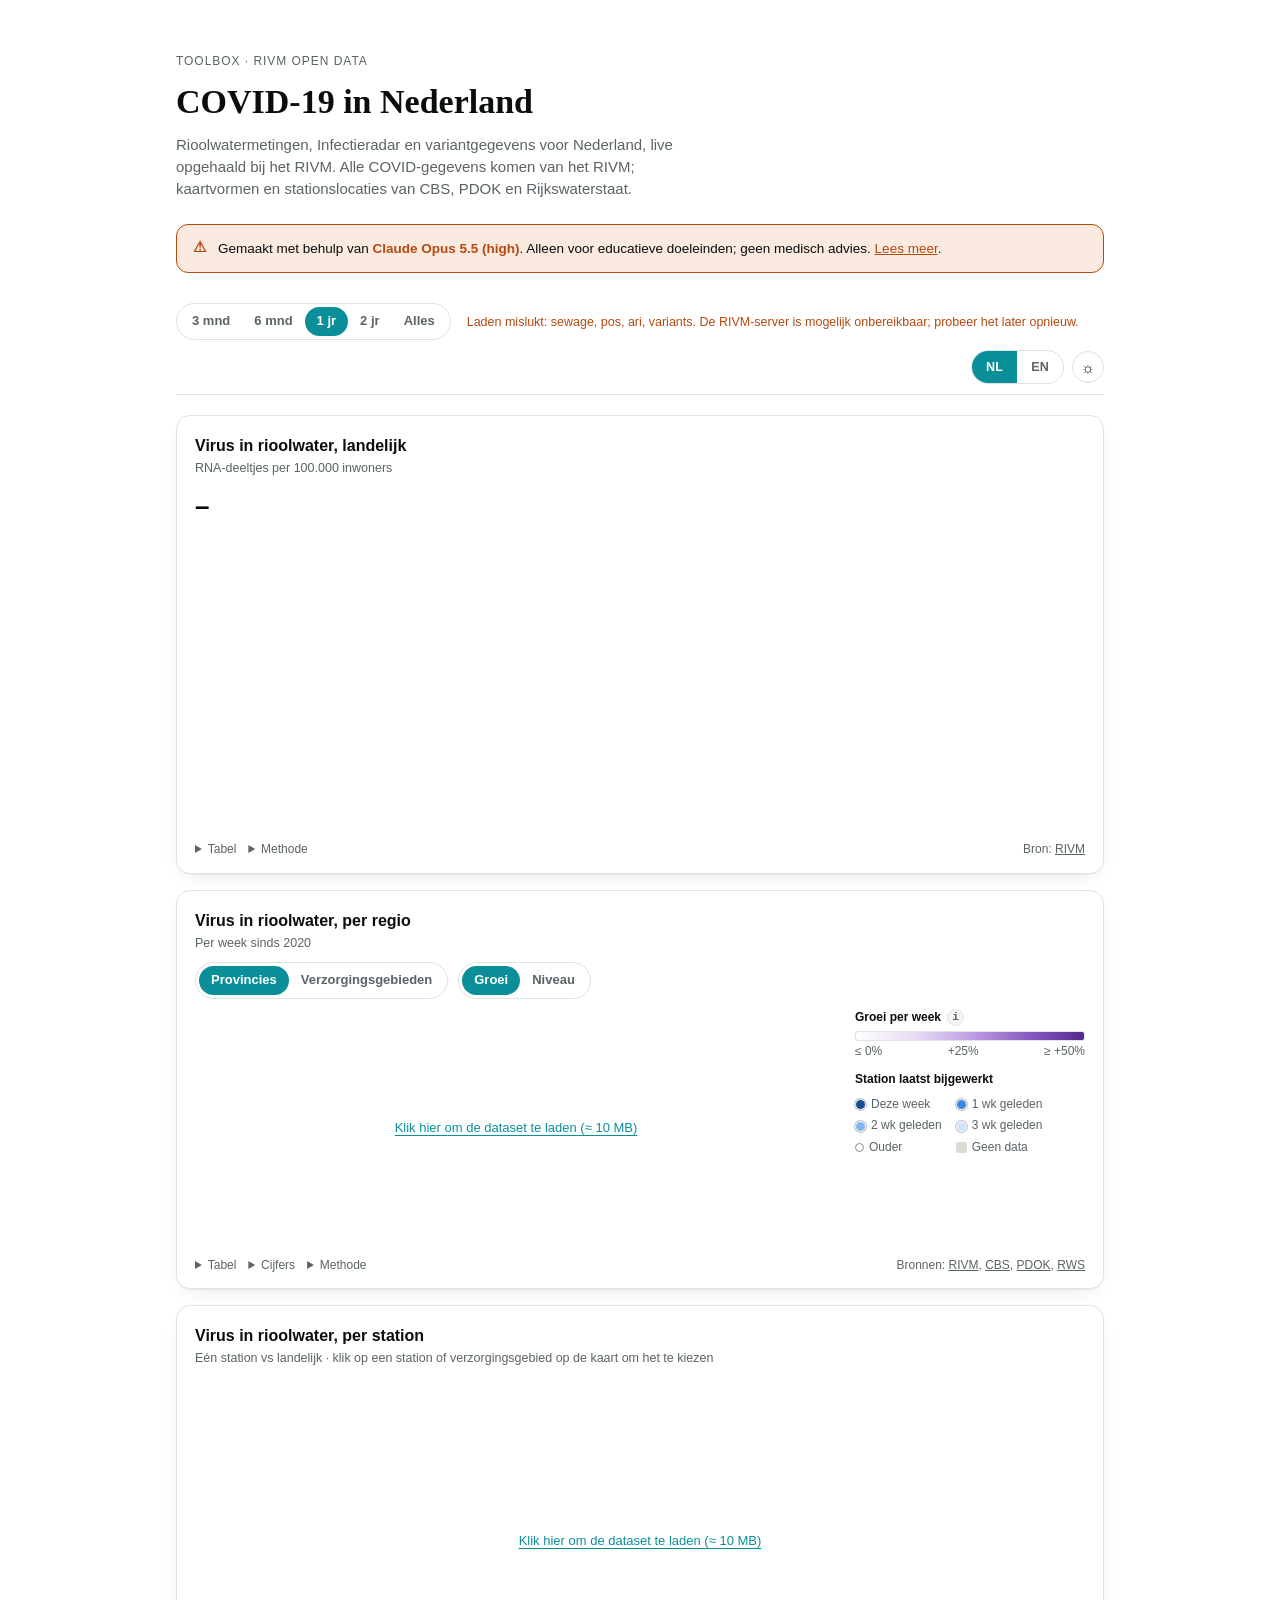
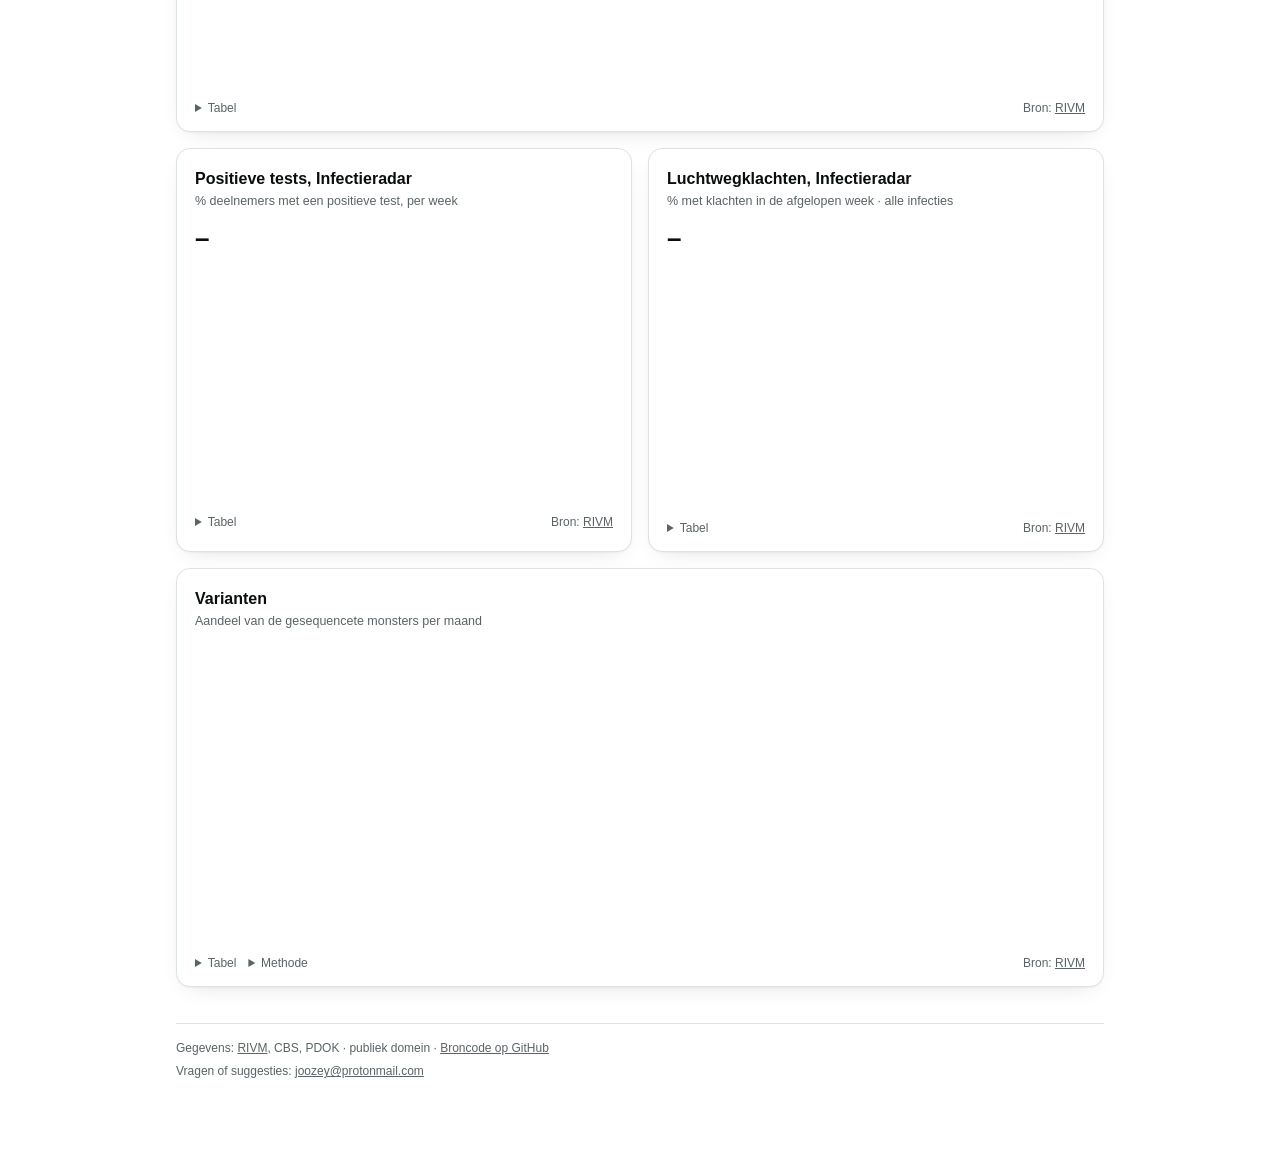
==== tools/covid-nl.html @ 092ebc33 "Level map in linear steps of 100 with a range legend; plain help texts - Level colours in 11 fixed s" ====
<!DOCTYPE html>
<html lang="en">
<head>
<meta charset="utf-8">
<meta name="viewport" content="width=device-width, initial-scale=1">
<title>COVID-19 Netherlands</title>
<link rel="stylesheet" href="shared/toolbox.css">
<style>
  :root{
    color-scheme: light;
    --ground:#ffffff;
    --surface:#ffffff;
    --surface-2:#f4f6f6;
    --ink:#0a0d0e;
    --muted:#5a6366;
    --line:#dde2e3;
    --accent:#0a8f99;
    --accent-ink:#ffffff;
    --accent-soft:#dff3f4;
    --warn:#b5490f;
    --warn-soft:#faeadf;
    --shadow: 0 1px 2px rgba(10,13,14,0.04), 0 8px 24px -12px rgba(10,13,14,0.16);
    --grid:#e1e0d9;
    --axis:#c3c2b7;
    --tick:#6b6a65;
    --s1:#2a78d6; --s2:#eb6834; --s3:#1baf7a; --s4:#eda100;
    --s5:#e87ba4; --s6:#008300; --s7:#4a3aa7; --s8:#e34948;
    --other:#b4b3ad;
    --nodata:#dcdbd5;
    --mapline:#9d9c95;
  }
  @media (prefers-color-scheme: dark){
    :root:not([data-theme="light"]){
      color-scheme: dark;
      --ground:#000000;
      --surface:#141819;
      --surface-2:#0e1112;
      --ink:#f3f6f6;
      --muted:#93a0a2;
      --line:#282f30;
      --accent:#2fd8e0;
      --accent-ink:#00191b;
      --accent-soft:rgba(47,216,224,0.14);
      --warn:#ff9a5c;
      --warn-soft:rgba(255,154,92,0.14);
      --shadow: 0 1px 2px rgba(0,0,0,0.4), 0 8px 24px -12px rgba(0,0,0,0.6);
      --grid:#2c2c2a;
      --axis:#383835;
      --tick:#898781;
      --s1:#3987e5; --s2:#d95926; --s3:#199e70; --s4:#c98500;
      --s5:#d55181; --s6:#008300; --s7:#9085e9; --s8:#e66767;
      --other:#5c5b57;
    --nodata:#8a8983;
    --mapline:#4a4945;
    }
  }
  :root[data-theme="dark"]{
    color-scheme: dark;
    --ground:#000000;
    --surface:#141819;
    --surface-2:#0e1112;
    --ink:#f3f6f6;
    --muted:#93a0a2;
    --line:#282f30;
    --accent:#2fd8e0;
    --accent-ink:#00191b;
    --accent-soft:rgba(47,216,224,0.14);
    --warn:#ff9a5c;
    --warn-soft:rgba(255,154,92,0.14);
    --shadow: 0 1px 2px rgba(0,0,0,0.4), 0 8px 24px -12px rgba(0,0,0,0.6);
    --grid:#2c2c2a;
    --axis:#383835;
    --tick:#898781;
    --s1:#3987e5; --s2:#d95926; --s3:#199e70; --s4:#c98500;
    --s5:#d55181; --s6:#008300; --s7:#9085e9; --s8:#e66767;
    --other:#5c5b57;
    --nodata:#8a8983;
    --mapline:#4a4945;
  }

  *{box-sizing:border-box;}
  body{
    margin:0;
    background:var(--ground);
    color:var(--ink);
    font-family: -apple-system, "Segoe UI", Roboto, "Helvetica Neue", Arial, sans-serif;
    line-height:1.45;
  }
  .wrap{ max-width:960px; margin:0 auto; padding:48px 16px 80px; }
  header{ margin-bottom:24px; }
  header .eyebrow{ font-size:12px; letter-spacing:0.08em; text-transform:uppercase; color:var(--muted); }
  header .eyebrow a{ color:inherit; text-decoration:none; }
  header .eyebrow a:hover{ color:var(--accent); }
  h1{
    font-family: "Iowan Old Style","Palatino Linotype", Palatino, Georgia, serif;
    font-size:34px; font-weight:600; margin:6px 0 8px; text-wrap:balance;
  }
  header p{ margin:0; color:var(--muted); font-size:15px; max-width:64ch; }

  .controls{
    display:flex; flex-wrap:wrap; align-items:center; gap:10px 16px;
    margin:0 0 20px; position:sticky; top:0; z-index:5;
    background:var(--ground); padding:10px 0;
    border-bottom:1px solid var(--line);
  }
  .seg{ display:inline-flex; border:1px solid var(--line); border-radius:999px; padding:3px; background:var(--surface); }
  .seg button{
    font:inherit; font-size:13px; font-weight:600; color:var(--muted);
    background:none; border:0; border-radius:999px; padding:5px 12px; cursor:pointer;
  }
  .seg button:hover{ color:var(--ink); }
  .seg button[aria-pressed="true"]{ background:var(--accent); color:var(--accent-ink); }
  .seg button:focus-visible{ outline:2px solid var(--accent); outline-offset:1px; }
  .status{ font-size:12.5px; color:var(--muted); }
  .controls .toolbar{ margin-left:auto; }
  .status.err{ color:var(--warn); }

  .grid{ display:grid; grid-template-columns:1fr; gap:16px; }
  @media (min-width:860px){ .grid.two{ grid-template-columns:1fr 1fr; } }

  .card{
    background:var(--surface); border:1px solid var(--line); border-radius:14px;
    box-shadow:var(--shadow); padding:18px 18px 14px; min-width:0;
  }
  .card h2{ font-size:16px; margin:0 0 2px; font-weight:700; }
  .card .sub{ font-size:12.5px; color:var(--muted); margin:0 0 10px; }
  .stat{ display:flex; align-items:baseline; gap:8px; flex-wrap:wrap; margin:4px 0 8px; }
  .stat .v{ font-size:26px; font-weight:700; letter-spacing:-0.01em; }
  .stat .u{ font-size:12.5px; color:var(--muted); }
  .legend{ display:flex; flex-wrap:wrap; gap:4px 14px; font-size:12.5px; color:var(--muted); margin:2px 0 6px; }
  .legend span{ display:inline-flex; align-items:center; gap:6px; }
  .legend i{ display:inline-block; width:14px; height:2px; border-radius:1px; }
  .legend i.box{ width:10px; height:10px; border-radius:2px; }
  .chart{ position:relative; width:100%; height:240px; }
  .chart.tall{ height:300px; }
  .chart svg{ display:block; width:100%; height:100%; overflow:visible; }
  .chart svg:focus-visible{ outline:2px solid var(--accent); outline-offset:4px; border-radius:4px; }
  .chart.loading{ opacity:.45; }
  .empty{ display:flex; align-items:center; justify-content:center; height:100%; color:var(--muted); font-size:13px; }
  .foot{ display:flex; flex-wrap:wrap; justify-content:space-between; gap:6px 12px; margin-top:8px; font-size:12px; color:var(--muted); }
  .foot a{ color:var(--muted); }
  details.tbl summary{ cursor:pointer; }
  details.tbl summary:hover{ color:var(--ink); }
  .tblwrap{ max-height:260px; overflow:auto; margin-top:8px; border:1px solid var(--line); border-radius:8px; }
  table{ border-collapse:collapse; width:100%; font-size:12.5px; font-variant-numeric:tabular-nums; }
  th,td{ padding:4px 10px; text-align:right; border-bottom:1px solid var(--line); white-space:nowrap; }
  th:first-child,td:first-child{ text-align:left; }
  thead th{ position:sticky; top:0; background:var(--surface-2); color:var(--muted); font-weight:600; }
  .note{ font-size:12px; color:var(--muted); margin:8px 0 0; }

  .tip{
    position:absolute; pointer-events:none; z-index:10;
    background:var(--surface); color:var(--ink);
    border:1px solid var(--line); border-radius:8px; box-shadow:var(--shadow);
    padding:7px 10px; font-size:12px; line-height:1.35; min-width:140px; max-width:240px;
    display:none;
  }
  .tip .d{ color:var(--muted); margin-bottom:3px; }
  .tip .row{ display:flex; align-items:center; gap:7px; }
  .tip .row i{ width:12px; height:2px; border-radius:1px; flex:none; }
  .tip .row b{ font-variant-numeric:tabular-nums; }
  .tip .row span{ color:var(--muted); overflow:hidden; text-overflow:ellipsis; white-space:nowrap; }

  .plantbar{ display:flex; flex-wrap:wrap; gap:8px; align-items:center; margin:4px 0 8px; }
  select, .btn{
    font:inherit; font-size:13px; color:var(--ink); background:var(--surface);
    border:1px solid var(--line); border-radius:8px; padding:6px 10px; max-width:100%;
  }
  .btn{ cursor:pointer; font-weight:600; background:var(--accent); color:var(--accent-ink); border-color:var(--accent); }
  .btn:disabled{ opacity:.6; cursor:progress; }
  .linkbtn{ font:inherit; font-size:13px; color:var(--accent); background:none; border:0; padding:4px; cursor:pointer; text-decoration:underline; text-underline-offset:3px; }
  .linkbtn:hover{ color:var(--ink); }
  .linkbtn:focus-visible{ outline:2px solid var(--accent); outline-offset:2px; border-radius:4px; }
  .linkbtn:disabled{ color:var(--muted); text-decoration:none; cursor:progress; }

  .maptools{ display:flex; flex-wrap:wrap; gap:8px 10px; align-items:center; margin:2px 0 10px; }
  .mapwrap{ display:grid; grid-template-columns:minmax(0,1fr); gap:12px 18px; }
  @media (min-width:760px){ .mapwrap{ grid-template-columns:minmax(0,1fr) 230px; } }
  .map{ position:relative; min-height:200px; }
  .map svg{ display:block; width:100%; height:auto; max-height:520px; }
  .map path.pv{ stroke:var(--mapline); stroke-width:1; stroke-linejoin:round; vector-effect:non-scaling-stroke; cursor:pointer; }
  .map path.pv:hover, .map path.pv:focus{ stroke:var(--ink); stroke-width:2; outline:none; }
  .map path.ca{ stroke:#ffffff; stroke-opacity:.7; stroke-width:.6; vector-effect:non-scaling-stroke; cursor:pointer; }
  .map path.ca:hover{ stroke:var(--ink); stroke-opacity:1; stroke-width:1.6; }
  .map svg.catch-mode path.pv{ fill:none; pointer-events:none; stroke:var(--ink); stroke-opacity:.55; stroke-width:1.3; }
  .map text{ pointer-events:none; font-weight:600; fill:#1b1b1b; paint-order:stroke; stroke:rgba(255,255,255,.8); stroke-linejoin:round; }
  .map circle.st{ cursor:pointer; }
  .map circle.st.sel{ stroke:var(--ink); stroke-width:10; }
  .mapside{ display:flex; flex-direction:column; gap:12px; font-size:12px; color:var(--muted); min-width:0; }
  .scale{ position:relative; }
  .scale .cap{ color:var(--ink); font-weight:600; }
  .scale .capline{ display:flex; align-items:center; gap:6px; }
  .scale .helppop{ top:24px; right:0; }
  @media (min-width:760px){ .scale .helppop{ top:0; right:calc(100% + 12px); } }
  .scale .bar{ height:10px; border-radius:3px; border:1px solid var(--line); margin:5px 0 2px; }
  .scale .ticks{ display:flex; justify-content:space-between; font-variant-numeric:tabular-nums; }
  .steplist{ display:grid; grid-auto-flow:column; grid-template-columns:repeat(2, max-content); gap:3px 18px; margin-top:6px; font-variant-numeric:tabular-nums; }
  .steplist span{ display:inline-flex; align-items:center; gap:6px; white-space:nowrap; }
  .steplist i{ width:13px; height:13px; border-radius:2px; border:1px solid var(--line); flex:none; }
  .keys{ display:grid; grid-template-columns:repeat(2, minmax(0, max-content)); gap:4px 14px; margin-top:8px; }
  .keys span{ display:inline-flex; align-items:center; gap:5px; white-space:nowrap; }
  .keys i{ width:11px; height:11px; flex:none; }
  .keys i.sq{ border-radius:2px; background:var(--nodata); }
  .keys i.dot{ border-radius:50%; border:1.5px solid #ffffff; box-shadow:0 0 0 1px rgba(0,0,0,.25); }
  .keys i.dot.old{ background:transparent; border-color:#8b8a84; box-shadow:none; width:9px; height:9px; }
  table.kv{ width:auto; font-size:12px; }
  table.kv td, table.kv th{ padding:4px 10px; text-align:left; white-space:nowrap; }
  table.kv th{ font-weight:400; color:var(--muted); background:none; position:static; }
  /* fixed width so the open panel does not resize while the slider moves */
  details.stats .tblwrap{ width:17em; max-width:100%; }
  table.kv td{ color:var(--ink); font-weight:600; font-variant-numeric:tabular-nums; }
  .timeline{ display:flex; align-items:center; gap:10px; margin-top:6px; }
  .timeline[hidden]{ display:none; }
  @media (max-width:560px){
    .timeline{ flex-wrap:wrap; }
    .timeline > output#mapweeklabel{ order:-1; width:100%; text-align:left; }
  }
  .map .empty{ min-height:240px; }
  .timeline input{ flex:1; min-width:0; accent-color:var(--accent); }
  .timeline output{ font-size:13px; font-weight:600; width:13em; flex:none; text-align:right; font-variant-numeric:tabular-nums; white-space:nowrap; }
  .play{ font:inherit; font-size:13px; width:34px; height:34px; border-radius:999px; border:1px solid var(--line); background:var(--surface); color:var(--ink); cursor:pointer; flex:none; }
  .play:hover{ border-color:var(--accent); }
  .play:focus-visible{ outline:2px solid var(--accent); outline-offset:2px; }
  details.method table{ font-size:12px; }
  details.method td{ text-align:left; white-space:normal; }
  details.method td:first-child{ color:var(--muted); white-space:nowrap; width:1%; padding-right:14px; }
  .foot .links{ display:flex; gap:12px; }

  footer{ margin-top:36px; padding-top:16px; border-top:1px solid var(--line); font-size:12px; color:var(--muted); }
  footer a{ color:var(--muted); }
  footer p{ margin:0 0 6px; }
</style>
</head>
<body>
<div class="wrap">
  <header>
    <span class="eyebrow"><a href="../index.html">Toolbox</a> · <span data-i18n="eyebrow">RIVM open data</span></span>
    <h1 data-i18n="h1">COVID-19 in the Netherlands</h1>
    <p data-i18n="intro"></p>
  </header>

  <div class="disclaimer" role="note">
    <span class="mark" aria-hidden="true">&#9888;</span>
    <div data-i18n-html="disclaimer"></div>
  </div>

  <div class="controls">
    <div class="seg" role="group" data-i18n-aria="range_aria" id="range">
      <button type="button" data-m="3" data-i18n="r3">3 mo</button>
      <button type="button" data-m="6" data-i18n="r6">6 mo</button>
      <button type="button" data-m="12" data-i18n="r12">1 yr</button>
      <button type="button" data-m="24" data-i18n="r24">2 yr</button>
      <button type="button" data-m="0" data-i18n="rall">All</button>
    </div>
    <span class="status" id="status" role="status"></span>
    <div class="toolbar">
      <div class="langtoggle" role="group" aria-label="Taal / Language">
        <button type="button" data-lang-btn="nl" aria-pressed="false">NL</button>
        <button type="button" data-lang-btn="en" aria-pressed="false">EN</button>
      </div>
      <button type="button" class="themebtn" id="themeToggle">&#9788;</button>
    </div>
  </div>

  <div class="grid">
    <section class="card" id="c-sewage">
      <h2 data-i18n="sew_h"></h2>
      <p class="sub" data-i18n="sew_sub"></p>
      <div class="stat"><span class="v" data-stat>–</span><span class="u" data-statu></span></div>
      <div class="chart tall" data-chart></div>
      <div class="foot"><span class="links">
          <details class="tbl"><summary data-i18n="table">Table</summary><div class="tblwrap" data-table></div></details>
          <details class="tbl method"><summary data-i18n="method">Method</summary><div class="tblwrap"><table><tbody>
            <tr><td data-i18n="m_value"></td><td data-i18n="m_value_d"></td></tr>
            <tr><td data-i18n="m_sampling"></td><td data-i18n="m_sampling_nat"></td></tr>
          </tbody></table></div></details></span>
        <span><span data-i18n="source">Source</span>: <a href="https://data.rivm.nl/meta/srv/dut/catalog.search#/metadata/800af4a9-2833-4382-a6e5-5c30e1d1947a" target="_blank" rel="noopener">RIVM</a></span></div>
    </section>

    <section class="card" id="c-map">
      <h2 data-i18n="map_h"></h2>
      <p class="sub" data-i18n="map_sub"></p>
      <div class="maptools">
        <div class="seg" role="group" data-i18n-aria="regions_aria" id="maplayer">
          <button type="button" data-layer="provinces" aria-pressed="true" data-i18n="provinces"></button>
          <button type="button" data-layer="catchments" aria-pressed="false" data-i18n="catchments"></button>
        </div>
        <div class="seg" role="group" data-i18n-aria="colour_aria" id="mapmode">
          <button type="button" data-mode="growth" aria-pressed="true" data-i18n="growth"></button>
          <button type="button" data-mode="level" aria-pressed="false" data-i18n="level"></button>
        </div>
      </div>
      <div class="mapwrap">
        <div>
          <div class="map" data-map><div class="empty"><button type="button" class="linkbtn" id="maploadbtn" data-plantload></button></div></div>
          <div class="timeline" data-timeline hidden>
            <button type="button" class="play" id="mapplay">▶</button>
            <input type="range" id="mapweek" min="0" max="0" value="0" data-i18n-aria="week">
            <output id="mapweeklabel" for="mapweek"></output>
          </div>
        </div>
        <div class="mapside">
          <div class="scale" data-scale></div>
        </div>
      </div>
      <div class="foot"><span class="links">
          <details class="tbl"><summary data-i18n="table">Table</summary><div class="tblwrap" data-table></div></details>
          <details class="tbl stats"><summary data-i18n="stats">Stats</summary><div class="tblwrap"><table class="kv" data-stats></table></div></details>
          <details class="tbl method"><summary data-i18n="method">Method</summary><div class="tblwrap"><table><tbody>
            <tr><td data-i18n="growth"></td><td data-i18n="m_growth_d"></td></tr>
            <tr><td data-i18n="level"></td><td data-i18n="m_level_d"></td></tr>
            <tr><td data-i18n="m_province"></td><td data-i18n="m_province_d"></td></tr>
            <tr><td data-i18n="m_catchment"></td><td data-i18n="m_catchment_d"></td></tr>
            <tr><td data-i18n="m_areacolour"></td><td data-i18n="m_areacolour_d"></td></tr>
            <tr><td data-i18n="m_counts"></td><td data-i18n="m_counts_d"></td></tr>
            <tr><td data-i18n="m_sampling"></td><td data-i18n="m_sampling_map"></td></tr>
            <tr><td data-i18n="m_latest"></td><td data-i18n="m_latest_d"></td></tr>
            <tr><td data-i18n="m_leftout"></td><td data-i18n="m_leftout_d"></td></tr>
          </tbody></table></div></details></span>
        <span><span data-i18n="sources">Sources</span>: <a href="https://data.rivm.nl/meta/srv/dut/catalog.search#/metadata/a2960b68-9d3f-4dc3-9485-600570cd52b9" target="_blank" rel="noopener">RIVM</a>, <a href="https://www.cbs.nl/nl-nl/maatwerk/2025/04/inwoners-per-rioolwaterzuiveringsinstallatie-1-1-2024" target="_blank" rel="noopener">CBS</a>, <a href="https://www.pdok.nl/introductie/-/article/cbs-gebiedsindelingen" target="_blank" rel="noopener">PDOK</a>, <a href="https://www.pdok.nl/ogc-webservices/-/article/kaderrichtlijn-stedelijk-afvalwater" target="_blank" rel="noopener">RWS</a></span></div>
    </section>

    <section class="card" id="c-plant">
      <h2 data-i18n="plant_h"></h2>
      <p class="sub" data-i18n="plant_sub"></p>
      <div class="plantbar">
        <select id="plantsel" hidden data-i18n-aria="station"></select>
      </div>
      <div class="legend" data-legend></div>
      <div class="chart tall" data-chart><div class="empty"><button type="button" class="linkbtn" id="plantload" data-plantload></button></div></div>
      <div class="foot"><details class="tbl"><summary data-i18n="table">Table</summary><div class="tblwrap" data-table></div></details>
        <span><span data-i18n="source">Source</span>: <a href="https://data.rivm.nl/meta/srv/dut/catalog.search#/metadata/a2960b68-9d3f-4dc3-9485-600570cd52b9" target="_blank" rel="noopener">RIVM</a></span></div>
    </section>

    <div class="grid two">
      <section class="card" id="c-pos">
        <h2 data-i18n="pos_h"></h2>
        <p class="sub" data-i18n="pos_sub"></p>
        <div class="stat"><span class="v" data-stat>–</span><span class="u" data-statu></span></div>
        <div class="chart" data-chart></div>
        <div class="foot"><details class="tbl"><summary data-i18n="table">Table</summary><div class="tblwrap" data-table></div></details>
          <span><span data-i18n="source">Source</span>: <a href="https://data.rivm.nl/meta/srv/dut/catalog.search#/metadata/0bae0312-6e26-41dc-a986-74a60e46c249" target="_blank" rel="noopener">RIVM</a></span></div>
      </section>

      <section class="card" id="c-ari">
        <h2 data-i18n="ari_h"></h2>
        <p class="sub" data-i18n="ari_sub"></p>
        <div class="stat"><span class="v" data-stat>–</span><span class="u" data-statu></span></div>
        <div class="legend" data-legend></div>
        <div class="chart" data-chart></div>
        <div class="foot"><details class="tbl"><summary data-i18n="table">Table</summary><div class="tblwrap" data-table></div></details>
          <span><span data-i18n="source">Source</span>: <a href="https://data.rivm.nl/meta/srv/dut/catalog.search#/metadata/05b0d961-77fc-4fb5-8c38-0d2df0b6143d" target="_blank" rel="noopener">RIVM</a></span></div>
      </section>
    </div>

    <section class="card" id="c-var">
      <h2 data-i18n="var_h"></h2>
      <p class="sub" data-i18n="var_sub"></p>
      <div class="legend" data-legend></div>
      <div class="chart tall" data-chart></div>
      <div class="foot"><span class="links">
          <details class="tbl"><summary data-i18n="table">Table</summary><div class="tblwrap" data-table></div></details>
          <details class="tbl method"><summary data-i18n="method">Method</summary><div class="tblwrap"><table><tbody>
            <tr><td data-i18n="m_counting"></td><td data-i18n="m_counting_d"></td></tr>
            <tr><td data-i18n="m_overlap"></td><td data-i18n="m_overlap_d"></td></tr>
            <tr><td data-i18n="other"></td><td data-i18n="m_other_d"></td></tr>
            <tr><td data-i18n="m_last2"></td><td data-i18n="m_last2_d"></td></tr>
            <tr><td data-i18n="m_samplesize"></td><td data-i18n="m_samplesize_d"></td></tr>
          </tbody></table></div></details></span>
        <span><span data-i18n="source">Source</span>: <a href="https://data.rivm.nl/meta/srv/dut/catalog.search#/metadata/4678ae0b-2580-4cdb-a50b-d229575269ae" target="_blank" rel="noopener">RIVM</a></span></div>
    </section>
  </div>

  <footer>
    <p><span data-i18n="data">Data</span>: <a href="https://data.rivm.nl/covid-19/" target="_blank" rel="noopener">RIVM</a>, CBS, PDOK · <span data-i18n="public_domain">public domain</span> · <a href="https://github.com/Josvanegmond/toolbox" target="_blank" rel="noopener" data-i18n="github">Source on GitHub</a></p>
    <p><span data-i18n="contact">Questions or suggestions</span>: <a href="mailto:joozey@protonmail.com">joozey@protonmail.com</a></p>
  </footer>
</div>

<dialog id="aboutModal" class="tbmodal">
  <div class="modal-inner">
    <div class="modal-head">
      <h2 data-i18n="about_title"></h2>
      <button type="button" class="modal-close" id="closeAbout" data-i18n="close"></button>
    </div>
    <p data-i18n-html="about_made"></p>
    <p data-i18n-html="about_disclaimer"></p>
    <p data-i18n-html="about_translation"></p>
    <div class="modal-section-title" data-i18n="about_sources"></div>
    <ul class="srclist">
      <li><span class="srctitle">RIVM &ndash; <a href="https://data.rivm.nl/covid-19/" target="_blank" rel="noopener">COVID-19 open data</a></span>
        <span class="srcnote" data-i18n="src_rivm"></span></li>
      <li><span class="srctitle">CBS &ndash; <a href="https://www.cbs.nl/nl-nl/maatwerk/2025/04/inwoners-per-rioolwaterzuiveringsinstallatie-1-1-2024" target="_blank" rel="noopener">Inwoners per rioolwaterzuiveringsinstallatie, 1-1-2024</a></span>
        <span class="srcnote" data-i18n="src_cbs_rwzi"></span></li>
      <li><span class="srctitle">CBS &ndash; <a href="https://opendata.cbs.nl/statline/#/CBS/nl/dataset/85755NED" target="_blank" rel="noopener">Gebieden in Nederland 2024</a></span>
        <span class="srcnote" data-i18n="src_cbs_areas"></span></li>
      <li><span class="srctitle">PDOK &ndash; <a href="https://www.pdok.nl/introductie/-/article/cbs-gebiedsindelingen" target="_blank" rel="noopener">CBS gebiedsindelingen</a>, <a href="https://www.pdok.nl/introductie/-/article/cbs-postcode4" target="_blank" rel="noopener">CBS postcode 4</a></span>
        <span class="srcnote" data-i18n="src_pdok"></span></li>
      <li><span class="srctitle">Rijkswaterstaat / PDOK &ndash; <a href="https://www.pdok.nl/ogc-webservices/-/article/kaderrichtlijn-stedelijk-afvalwater" target="_blank" rel="noopener">Richtlijn Stedelijk Afvalwater</a></span>
        <span class="srcnote" data-i18n="src_rws"></span></li>
    </ul>
    <div class="modal-section-title" data-i18n="contact"></div>
    <p><a href="mailto:joozey@protonmail.com">joozey@protonmail.com</a></p>
  </div>
</dialog>

<script src="shared/toolbox.js"></script>
<script>
(() => {
  "use strict";
  const BASE = "https://data.rivm.nl/covid-19/";
  const FILES = {
    sewage: "COVID-19_rioolwaterdata_landelijk.csv",
    pos: "COVID-19_infectieradar_positieve_testuitslagen_per_week.csv",
    ari: "ARI_Infectieradar_symptomen_per_dag.csv",
    variants: "COVID-19_varianten.csv",
    plants: "COVID-19_rioolwaterdata.csv",
  };
  const DAY = 86400000;
  const SLOTS = ["--s1","--s2","--s3","--s4","--s5","--s6","--s7","--s8"];
  const css = (v) => getComputedStyle(document.documentElement).getPropertyValue(v).trim();
  const svgNS = "http://www.w3.org/2000/svg";

  // ---------- language ----------
  const I18N = {
    nl: {
      eyebrow: "RIVM open data",
      h1: "COVID-19 in Nederland",
      intro: "Rioolwatermetingen, Infectieradar en variantgegevens voor Nederland, live opgehaald bij het RIVM. Alle COVID-gegevens komen van het RIVM; kaartvormen en stationslocaties van CBS, PDOK en Rijkswaterstaat.",
      disclaimer: 'Gemaakt met behulp van <b>Claude Opus 5.5 (high)</b>. Alleen voor educatieve doeleinden; geen medisch advies. <a href="#" data-open-about>Lees meer</a>.',
      about_title: "Over deze pagina", close: "Sluiten",
      about_made: "Gemaakt met behulp van <b>Claude Opus 5.5 (high)</b> (Anthropic), niet gelieerd aan het RIVM, CBS, PDOK of Rijkswaterstaat. De pagina zelf draait geen taalmodel: hij haalt de cijfers live op bij het RIVM en rekent ze met vaste regels om naar grafieken en kaarten.",
      about_disclaimer: "<b>Alleen voor educatieve doeleinden.</b> Deze pagina is geen medisch advies. Er kunnen geen aansprakelijkheidsclaims worden ingediend voor gevolgen van handelingen op basis van de informatie op deze pagina.",
      about_translation: "De <b>vertalingen</b> zijn een hulpmiddel: ze kunnen fouten bevatten en gebruiken mogelijk niet de juridisch juiste termen. Ga bij twijfel uit van de originele bronnen.",
      about_sources: "Gebruikte bronnen",
      src_rivm: "Alle COVID-cijfers: rioolwater (landelijk en per station), Infectieradar en varianten. Live opgehaald.",
      src_cbs_rwzi: "Welke inwoners elk rioolwaterstation bedient, per gemeente en postcode. Gebruikt voor provincies en verzorgingsgebieden.",
      src_cbs_areas: "Welke gemeente in welke provincie ligt.",
      src_pdok: "Provinciegrenzen en postcodegebieden voor de kaart.",
      src_rws: "Locaties van de rioolwaterstations.",
      range_aria: "Periode", r3: "3 mnd", r6: "6 mnd", r12: "1 jr", r24: "2 jr", rall: "Alles",
      table: "Tabel", method: "Methode", stats: "Cijfers", source: "Bron", sources: "Bronnen",
      sew_h: "Virus in rioolwater, landelijk", sew_sub: "RNA-deeltjes per 100.000 inwoners",
      m_value: "Waarde", m_value_d: "Gemiddelde over stations, gewogen naar inwoners",
      m_sampling: "Bemonstering", m_sampling_nat: "Sinds 7 jul 2025: ~133 stations (40%), wekelijks",
      map_h: "Virus in rioolwater, per regio", map_sub: "Per week sinds 2020",
      regions_aria: "Regio's", provinces: "Provincies", catchments: "Verzorgingsgebieden",
      colour_aria: "Kaartkleur", growth: "Groei", level: "Niveau", week: "Week",
      m_growth_d: "Trend over 4 weken, % per week (rechte lijn door de log van het weekniveau)",
      m_level_d: "Gemiddelde van de stations die die week gemeten hebben",
      m_province: "Provincie", m_province_d: "Stations gewogen naar het aantal inwoners dat ze in de provincie bedienen (CBS, 2024)",
      m_catchment: "Verzorgingsgebied", m_catchment_d: "Benadering: postcodegebieden toegewezen aan hun hoofdstation (CBS, 2024)",
      m_areacolour: "Kleur gebied", m_areacolour_d: "Grijs als het station 4 weken niet gemeten heeft",
      m_counts: "Aantal stations", m_counts_d: "Een station telt mee in de provincie die het vooral bedient",
      m_sampling_map: "Sinds jul 2025: ~40% van de stations per week",
      m_latest: "Laatste week", m_latest_d: "Kan onvolledig zijn; RIVM past cijfers achteraf aan",
      m_leftout: "Weggelaten", m_leftout_d: "4 Gelderse stations, gesloten in 2020–21 (alleen als stip)",
      plant_h: "Virus in rioolwater, per station", plant_sub: "Eén station vs landelijk · klik op een station of verzorgingsgebied op de kaart om het te kiezen",
      station: "Rioolwaterstation",
      pos_h: "Positieve tests, Infectieradar", pos_sub: "% deelnemers met een positieve test, per week",
      ari_h: "Luchtwegklachten, Infectieradar", ari_sub: "% met klachten in de afgelopen week · alle infecties",
      var_h: "Varianten", var_sub: "Aandeel van de gesequencete monsters per maand",
      m_counting: "Telling", m_counting_d: "Elk monster onder de meest specifieke vermelde lijn",
      m_overlap: "Overlap", m_overlap_d: "Aandelen over alle toewijzingen in de maand",
      other: "Overig", m_other_d: "Monsters die aan geen vermelde lijn zijn toegewezen",
      m_last2: "Laatste 2 weken", m_last2_d: "Niet gepubliceerd door het RIVM",
      m_samplesize: "Steekproef", m_samplesize_d: "1–5 per week sinds medio 2026 (n in de tooltip)",
      data: "Gegevens", public_domain: "publiek domein", github: "Broncode op GitHub", contact: "Vragen of suggesties",
      load_link: "Klik hier om de dataset te laden (≈ 10 MB)", loading: "De dataset wordt geladen (≈ 10 MB)…",
      load_failed: "Laden mislukt ({err}). Klik om het opnieuw te proberen.",
      no_data_range: "Geen gegevens in deze periode.",
      status_loading: "RIVM-gegevens laden…", status_published: "RIVM-gegevens gepubliceerd op {date}",
      status_failed: "Laden mislukt: {list}. De RIVM-server is mogelijk onbereikbaar; probeer het later opnieuw.",
      unit_sewage: "× 10¹¹ per 100.000 inwoners", national_avg: "Landelijk gemiddelde",
      aria_sewage: "Virus in rioolwater, landelijk gemiddelde", date: "Datum",
      week_of: "week van {date}", Week_of: "Week van {date}",
      pos_series: "Positieve test", aria_pos: "Percentage positieve COVID-tests per week", week_starting: "Week vanaf", pct_positive: "% positief",
      ma7: "7-daags gemiddelde", daily: "Per dag", aria_ari: "Percentage met luchtwegklachten", daily_pct: "Per dag %", ma7_pct: "7-daags gem. %",
      month: "Maand", aria_var: "Aandeel varianten per maand, gestapelde staven", aria_plant: "Virus in rioolwater bij {name}",
      og_active: "Gemeten in de afgelopen 45 dagen", og_stopped: "Geen recente metingen", until: "tot {month}",
      cap_growth: "Groei per week", cap_level: "Niveau, × 10¹¹ per 100k", per_week: "/ week",
      last_updated: "Station laatst bijgewerkt", age0: "Deze week", age1: "1 wk geleden", age2: "2 wk geleden", age3: "3 wk geleden",
      older: "Ouder", no_data: "Geen data", nodata_lc: "geen data",
      st_rising: "Stijgend", st_updated: "Bijgewerkt", st_2: "≤ 2 weken", st_3: "≤ 3 weken", st_4: "≤ 4 weken",
      provinces_lc: "provincies", areas_lc: "gebieden", stations_lc: "stations",
      tip_st_this: "stations deze week", tip_st_k: "stations ≤ {k} wk", last_measured: "laatst gemeten",
      col_station: "Station", col_growth: "Groei / week", col_level: "Niveau × 10¹¹", col_last: "Laatste meting",
      this_week_lc: "deze week", wk_ago: "{k} wk geleden", col_province: "Provincie", col_stations: "Stations",
      col_updated: "Bijgewerkt", col_2: "≤ 2 wk", col_3: "≤ 3 wk", col_4: "≤ 4 wk",
      aria_pv: "{name}: {value}, {n} van {N} stations deze week bijgewerkt",
      play: "Afspelen", pause: "Pauzeren", map_aria: "Kaart van virus in rioolwater per regio",
      scale_help_aria: "Waarom deze kleurgrenzen?",
      scale_help_growth: "<p class=\"lead\">De schaal is gekozen tot maximaal <b>+50% per week</b>. Ongeveer 10% van alle weken in het afgelopen jaar groeide zo snel.</p>",
      scale_help_level: "<p class=\"lead\">Stappen van 100 (× 10¹¹ per 100.000 inwoners); <b>1.000 of meer</b> is het donkerst. Dat haalde ongeveer 1% van alle weken in het afgelopen jaar, en 17% sinds 2020.</p>",
    },
    en: {
      eyebrow: "RIVM open data",
      h1: "COVID-19 in the Netherlands",
      intro: "Sewage surveillance, Infectieradar and variant data for the Netherlands, fetched live from RIVM. All COVID data comes from RIVM; map shapes and station locations from CBS, PDOK and Rijkswaterstaat.",
      disclaimer: 'Made with the help of <b>Claude Opus 5.5 (high)</b>. For educational purposes only; not medical advice. <a href="#" data-open-about>Read more</a>.',
      about_title: "About this page", close: "Close",
      about_made: "Made with the help of <b>Claude Opus 5.5 (high)</b> (Anthropic), not affiliated with RIVM, CBS, PDOK or Rijkswaterstaat. The page itself runs no language model: it fetches the figures live from RIVM and turns them into charts and maps with fixed rules.",
      about_disclaimer: "<b>For educational purposes only.</b> This page is not medical advice. No liability claims can be made for any consequences of actions taken based on the information on this page.",
      about_translation: "The <b>translations</b> are a convenience: they may contain errors and may not use the legally correct terms. When in doubt, go by the original sources.",
      about_sources: "Sources used",
      src_rivm: "All COVID figures: sewage (national and per station), Infectieradar and variants. Fetched live.",
      src_cbs_rwzi: "Which residents each sewage station serves, per municipality and postcode. Used for provinces and catchment areas.",
      src_cbs_areas: "Which municipality lies in which province.",
      src_pdok: "Province boundaries and postcode areas for the map.",
      src_rws: "Locations of the sewage stations.",
      range_aria: "Time range", r3: "3 mo", r6: "6 mo", r12: "1 yr", r24: "2 yr", rall: "All",
      table: "Table", method: "Method", stats: "Stats", source: "Source", sources: "Sources",
      sew_h: "Virus in sewage, national", sew_sub: "RNA particles per 100,000 inhabitants",
      m_value: "Value", m_value_d: "Population-weighted mean over stations",
      m_sampling: "Sampling", m_sampling_nat: "Since 7 Jul 2025: ~133 stations (40%), weekly",
      map_h: "Virus in sewage, by region", map_sub: "Weekly since 2020",
      regions_aria: "Regions", provinces: "Provinces", catchments: "Catchment areas",
      colour_aria: "Map colour", growth: "Growth", level: "Level", week: "Week",
      m_growth_d: "4-week trend, % per week (straight-line fit on log of weekly level)",
      m_level_d: "Mean of stations that reported that week",
      m_province: "Province", m_province_d: "Stations weighted by people served in the province (CBS, 2024)",
      m_catchment: "Catchment area", m_catchment_d: "Approximate: postcode areas assigned to their main station (CBS, 2024)",
      m_areacolour: "Area colour", m_areacolour_d: "Grey if the station has not reported in 4 weeks",
      m_counts: "Station counts", m_counts_d: "Station counted in the province it mainly serves",
      m_sampling_map: "Since Jul 2025: ~40% of stations per week",
      m_latest: "Latest week", m_latest_d: "Can be incomplete; RIVM revises",
      m_leftout: "Left out", m_leftout_d: "4 Gelderland stations closed 2020–21 (dots only)",
      plant_h: "Virus in sewage, per station", plant_sub: "One station vs national · click a station or catchment area on the map to select it",
      station: "Sewage station",
      pos_h: "Positive tests, Infectieradar", pos_sub: "% of participants with a positive test, per week",
      ari_h: "Respiratory symptoms, Infectieradar", ari_sub: "% with symptoms in the past week · all infections",
      var_h: "Variants", var_sub: "Share of sequenced samples per month",
      m_counting: "Counting", m_counting_d: "Each sample under its most specific listed lineage",
      m_overlap: "Overlap", m_overlap_d: "Shares over all assignments in the month",
      other: "Other", m_other_d: "Samples not assigned to a listed lineage",
      m_last2: "Last 2 weeks", m_last2_d: "Not published by RIVM",
      m_samplesize: "Sample size", m_samplesize_d: "1–5 per week since mid-2026 (n in tooltip)",
      data: "Data", public_domain: "public domain", github: "Source on GitHub", contact: "Questions or suggestions",
      load_link: "Click here to load the dataset (≈ 10 MB)", loading: "Loading the dataset (≈ 10 MB)…",
      load_failed: "Could not load ({err}). Click to try again.",
      no_data_range: "No data in this range.",
      status_loading: "Loading RIVM data…", status_published: "RIVM data published {date}",
      status_failed: "Could not load: {list}. RIVM's server may be down; try again later.",
      unit_sewage: "× 10¹¹ per 100,000 inhabitants", national_avg: "National average",
      aria_sewage: "Sewage virus load, national average", date: "Date",
      week_of: "week of {date}", Week_of: "Week of {date}",
      pos_series: "Positive test", aria_pos: "Percentage positive COVID tests per week", week_starting: "Week starting", pct_positive: "% positive",
      ma7: "7-day average", daily: "Daily", aria_ari: "Percentage with respiratory symptoms", daily_pct: "Daily %", ma7_pct: "7-day avg %",
      month: "Month", aria_var: "Variant share per month, stacked bars", aria_plant: "Sewage virus load at {name}",
      og_active: "Measured in the last 45 days", og_stopped: "No recent measurements", until: "until {month}",
      cap_growth: "Growth per week", cap_level: "Level, × 10¹¹ per 100k", per_week: "/ week",
      last_updated: "Station last updated", age0: "This week", age1: "1 wk ago", age2: "2 wk ago", age3: "3 wk ago",
      older: "Older", no_data: "No data", nodata_lc: "no data",
      st_rising: "Rising", st_updated: "Updated", st_2: "≤ 2 weeks", st_3: "≤ 3 weeks", st_4: "≤ 4 weeks",
      provinces_lc: "provinces", areas_lc: "areas", stations_lc: "stations",
      tip_st_this: "stations this week", tip_st_k: "stations ≤ {k} wk", last_measured: "last measured",
      col_station: "Station", col_growth: "Growth / week", col_level: "Level × 10¹¹", col_last: "Last update",
      this_week_lc: "this week", wk_ago: "{k} wk ago", col_province: "Province", col_stations: "Stations",
      col_updated: "Updated", col_2: "≤ 2 wk", col_3: "≤ 3 wk", col_4: "≤ 4 wk",
      aria_pv: "{name}: {value}, {n} of {N} stations updated this week",
      play: "Play", pause: "Pause", map_aria: "Map of sewage virus by region",
      scale_help_aria: "Why these colour limits?",
      scale_help_growth: "<p class=\"lead\">The scale was chosen with <b>+50% a week</b> as its maximum. About 10% of all weeks in the past year grew this fast.</p>",
      scale_help_level: "<p class=\"lead\">Steps of 100 (× 10¹¹ per 100,000 inhabitants); <b>1,000 or more</b> is darkest. About 1% of all weeks in the past year reached that, and 17% since 2020.</p>",
    },
  };
  let i18n = null;
  const t = (key) => (i18n ? i18n.t(key) : I18N.nl[key] ?? key);
  const tf = (key, vars) => t(key).replace(/\{(\w+)\}/g, (m, k) => (vars[k] ?? m));

  // ---------- parsing ----------
  function parseCSV(text){
    const lines = text.replace(/\r/g, "").split("\n").filter(Boolean);
    const head = lines[0].split(";");
    return lines.slice(1).map(l => {
      const c = l.split(";"), o = {};
      head.forEach((h, i) => { o[h] = c[i] ?? ""; });
      return o;
    });
  }
  const num = (s) => {
    if (s == null) return NaN;
    s = String(s).trim();
    if (!s || s === "NA") return NaN;
    return Number(s.replace(",", "."));
  };
  const day = (s) => Date.UTC(+s.slice(0,4), +s.slice(5,7) - 1, +s.slice(8,10));

  async function load(key){
    const r = await fetch(BASE + FILES[key]);
    if (!r.ok) throw new Error(FILES[key] + ": HTTP " + r.status);
    return parseCSV(await r.text());
  }

  // ---------- formatting ----------
  const MONTHS = {
    nl: ["jan","feb","mrt","apr","mei","jun","jul","aug","sep","okt","nov","dec"],
    en: ["Jan","Feb","Mar","Apr","May","Jun","Jul","Aug","Sep","Oct","Nov","Dec"],
  };
  let MON = MONTHS.nl;
  const fmtDate = (t) => { const d = new Date(t); return d.getUTCDate() + " " + MON[d.getUTCMonth()] + " " + d.getUTCFullYear(); };
  // a Monday-to-Sunday week: "14–20 Sep 2026", "28 Sep – 4 Oct 2026", "29 Dec 2025 – 4 Jan 2026"
  const fmtWeek = (t) => {
    const a = new Date(t), b = new Date(t + 6 * DAY);
    if (a.getUTCFullYear() !== b.getUTCFullYear()) return fmtDate(t) + " – " + fmtDate(b.getTime());
    if (a.getUTCMonth() !== b.getUTCMonth()) return a.getUTCDate() + " " + MON[a.getUTCMonth()] + " – " + fmtDate(b.getTime());
    return a.getUTCDate() + "–" + fmtDate(b.getTime());
  };
  const fmtMonth = (t) => { const d = new Date(t); return MON[d.getUTCMonth()] + " " + d.getUTCFullYear(); };
  let locale = "nl-NL";
  const nf = (d) => new Intl.NumberFormat(locale, { maximumFractionDigits: d, minimumFractionDigits: d });
  let f0 = nf(0), f1 = nf(1);
  function setLocale(lang){
    locale = lang === "en" ? "en-GB" : "nl-NL";
    MON = MONTHS[lang] || MONTHS.nl;
    f0 = nf(0); f1 = nf(1);
  }
  const sewageFmt = (v) => f0.format(v / 1e11);
  const pctFmt = (v) => f1.format(v) + "%";

  // ---------- state ----------
  const state = { months: 12, data: {}, plants: null, plantCode: null };
  try { const m = localStorage.getItem("covidnl.months"); if (m !== null) state.months = +m; } catch (e) {}

  function cutoff(){
    if (!state.months) return -Infinity;
    const now = new Date();
    return Date.UTC(now.getUTCFullYear(), now.getUTCMonth() - state.months, now.getUTCDate());
  }

  // ---------- chart primitives ----------
  function el(name, attrs, parent){
    const n = document.createElementNS(svgNS, name);
    for (const k in attrs) n.setAttribute(k, attrs[k]);
    if (parent) parent.appendChild(n);
    return n;
  }
  // y ticks at a round step (1, 2, 2.5 or 5 × 10^k), about four intervals
  function niceTicks(v){
    if (!(v > 0)) v = 1;
    const raw = v / 4, p = Math.pow(10, Math.floor(Math.log10(raw)));
    const step = [1, 2, 2.5, 5, 10].map(m => m * p).find(s => s >= raw);
    const n = Math.ceil(v / step - 1e-9), ticks = [];
    for (let i = 0; i <= n; i++) ticks.push(+(i * step).toPrecision(12));
    return { max: n * step, ticks };
  }
  function timeTicks(t0, t1, width){
    const span = (t1 - t0) / DAY;
    const maxTicks = Math.max(2, Math.floor(width / 70));
    const stepsM = [1, 2, 3, 6, 12, 24];
    let step = stepsM.find(s => span / (30.4 * s) <= maxTicks) || 24;
    const d0 = new Date(t0), out = [];
    let y = d0.getUTCFullYear(), m = d0.getUTCMonth() + 1;
    if (step >= 12) { m = 0; y += 1; } else { m = Math.ceil(m / step) * step; }
    for (;;) {
      const t = Date.UTC(y, m, 1);
      if (t > t1) break;
      if (t >= t0) out.push({ t, label: (step >= 12 || m % 12 === 0) ? String(new Date(t).getUTCFullYear()) : MON[new Date(t).getUTCMonth()] });
      m += step;
    }
    return out;
  }
  function tipFor(box){
    let tip = box.querySelector(".tip");
    if (!tip) { tip = document.createElement("div"); tip.className = "tip"; box.appendChild(tip); }
    return tip;
  }
  function placeTip(box, tip, x, y){
    tip.style.display = "block";
    const bw = box.clientWidth, tw = tip.offsetWidth, th = tip.offsetHeight;
    let left = x + 14; if (left + tw > bw) left = x - tw - 14; if (left < 0) left = 0;
    let top = y - th / 2; if (top < -8) top = -8;
    tip.style.left = left + "px"; tip.style.top = top + "px";
  }
  function tipRows(tip, title, rows){
    tip.replaceChildren();
    const d = document.createElement("div"); d.className = "d"; d.textContent = title; tip.appendChild(d);
    for (const r of rows) {
      const row = document.createElement("div"); row.className = "row";
      const i = document.createElement("i"); i.style.background = r.color;
      const b = document.createElement("b"); b.textContent = r.value;
      const s = document.createElement("span"); s.textContent = r.name;
      row.append(i, b, s); tip.appendChild(row);
    }
  }
  function renderLegend(node, items, box){
    if (!node) return;
    node.replaceChildren();
    if (items.length < 2) return;
    for (const it of items) {
      const s = document.createElement("span");
      const i = document.createElement("i"); if (box) i.className = "box"; i.style.background = it.color;
      s.append(i, document.createTextNode(it.name)); node.appendChild(s);
    }
  }
  function nearest(pts, t){
    let lo = 0, hi = pts.length - 1;
    if (hi < 0) return null;
    while (hi - lo > 1) { const mid = (lo + hi) >> 1; if (pts[mid].t < t) lo = mid; else hi = mid; }
    return Math.abs(pts[lo].t - t) <= Math.abs(pts[hi].t - t) ? pts[lo] : pts[hi];
  }

  // Line chart. series: [{name, color, width, pts:[{t,v}]}]
  function lineChart(box, series, opt){
    box.querySelector("svg")?.remove();
    box.querySelector(".empty")?.remove();
    const all = series.flatMap(s => s.pts);
    if (!all.length) { const e = document.createElement("div"); e.className = "empty"; e.textContent = t("no_data_range"); box.appendChild(e); return; }
    const W = box.clientWidth, H = box.clientHeight;
    const M = { l: 44, r: 10, t: 10, b: 24 };
    const t0 = opt.t0 ?? Math.min(...all.map(p => p.t)), t1 = Math.max(...all.map(p => p.t));
    const yt = niceTicks(Math.max(...all.map(p => p.v))), yMax = yt.max;
    const x = (t) => M.l + (t1 === t0 ? 0.5 : (t - t0) / (t1 - t0)) * (W - M.l - M.r);
    const y = (v) => H - M.b - (v / yMax) * (H - M.t - M.b);
    const svg = el("svg", { viewBox: `0 0 ${W} ${H}`, role: "img", tabindex: "0", "aria-label": opt.label }, null);

    const g = el("g", {}, svg);
    for (const v of yt.ticks) {
      const yy = y(v);
      el("line", { x1: M.l, x2: W - M.r, y1: yy, y2: yy, stroke: v === 0 ? css("--axis") : css("--grid"), "stroke-width": 1 }, g);
      const tx = el("text", { x: M.l - 6, y: yy + 3.5, "text-anchor": "end", "font-size": 11, fill: css("--tick") }, g);
      tx.textContent = opt.yFmt(v, (String(yt.ticks[1] ?? 1).split(".")[1] || "").length);
    }
    for (const tk of timeTicks(t0, t1, W - M.l - M.r)) {
      const tx = el("text", { x: x(tk.t), y: H - 6, "text-anchor": "middle", "font-size": 11, fill: css("--tick") }, g);
      tx.textContent = tk.label;
    }
    for (const s of series) {
      if (!s.pts.length) continue;
      let d = "", pen = false, prev = null;
      for (const p of s.pts) {
        const gap = prev && s.maxGap && (p.t - prev.t) > s.maxGap;
        d += (pen && !gap ? "L" : "M") + x(p.t).toFixed(1) + "," + y(p.v).toFixed(1);
        pen = true; prev = p;
      }
      el("path", { d, fill: "none", stroke: s.color, "stroke-width": s.width || 2, "stroke-linejoin": "round", "stroke-linecap": "round" }, svg);
      if (s.pts.length < 60 && s.dots !== false) {
        for (const p of s.pts) el("circle", { cx: x(p.t), cy: y(p.v), r: 2.5, fill: s.color }, svg);
      }
    }

    // hover layer: crosshair snaps to the nearest date of the primary series
    const cross = el("line", { y1: M.t, y2: H - M.b, stroke: css("--tick"), "stroke-width": 1, "stroke-dasharray": "3 3", visibility: "hidden" }, svg);
    const dots = series.map(s => el("circle", { r: 4.5, fill: s.color, stroke: css("--surface"), "stroke-width": 2, visibility: "hidden" }, svg));
    const primary = series[opt.primary || 0].pts.length ? series[opt.primary || 0].pts : all.slice().sort((a, b) => a.t - b.t);
    const tip = tipFor(box);
    let idx = -1;
    function show(p){
      if (!p) return;
      cross.setAttribute("x1", x(p.t)); cross.setAttribute("x2", x(p.t)); cross.setAttribute("visibility", "visible");
      const rows = [];
      series.forEach((s, i) => {
        const q = nearest(s.pts, p.t);
        const tol = s.tol ?? 4 * DAY;
        if (q && Math.abs(q.t - p.t) <= tol) {
          dots[i].setAttribute("cx", x(q.t)); dots[i].setAttribute("cy", y(q.v)); dots[i].setAttribute("visibility", "visible");
          rows.push({ color: s.color, value: opt.tipFmt(q.v), name: s.name });
        } else dots[i].setAttribute("visibility", "hidden");
      });
      tipRows(tip, (opt.dateFmt || fmtDate)(p.t), rows);
      placeTip(box, tip, x(p.t), y(nearest(primary, p.t).v));
    }
    function hide(){ cross.setAttribute("visibility", "hidden"); dots.forEach(d => d.setAttribute("visibility", "hidden")); tip.style.display = "none"; }
    svg.addEventListener("pointermove", (ev) => {
      const r = svg.getBoundingClientRect();
      const px = (ev.clientX - r.left) * (W / r.width);
      const t = t0 + (px - M.l) / (W - M.l - M.r) * (t1 - t0);
      const p = nearest(primary, t); idx = primary.indexOf(p); show(p);
    });
    svg.addEventListener("pointerleave", hide);
    svg.addEventListener("blur", hide);
    svg.addEventListener("keydown", (ev) => {
      if (ev.key !== "ArrowLeft" && ev.key !== "ArrowRight") return;
      ev.preventDefault();
      if (idx < 0) idx = primary.length - 1; else idx = Math.max(0, Math.min(primary.length - 1, idx + (ev.key === "ArrowRight" ? 1 : -1)));
      show(primary[idx]);
    });
    box.appendChild(svg);
  }

  // Stacked 100% bar chart. cats: [{t, n, shares:{name:frac}}], keys: [{name,color}]
  function stackChart(box, cats, keys){
    box.querySelector("svg")?.remove();
    box.querySelector(".empty")?.remove();
    if (!cats.length) { const e = document.createElement("div"); e.className = "empty"; e.textContent = t("no_data_range"); box.appendChild(e); return; }
    const W = box.clientWidth, H = box.clientHeight;
    const M = { l: 40, r: 6, t: 10, b: 24 };
    const bw = (W - M.l - M.r) / cats.length;
    const y = (v) => H - M.b - v * (H - M.t - M.b);
    const svg = el("svg", { viewBox: `0 0 ${W} ${H}`, role: "img", "aria-label": t("aria_var") }, null);
    for (let i = 0; i <= 4; i++) {
      const yy = y(i / 4);
      el("line", { x1: M.l, x2: W - M.r, y1: yy, y2: yy, stroke: i === 0 ? css("--axis") : css("--grid"), "stroke-width": 1 }, svg);
      const tx = el("text", { x: M.l - 6, y: yy + 3.5, "text-anchor": "end", "font-size": 11, fill: css("--tick") }, svg);
      tx.textContent = (i * 25) + "%";
    }
    const every = Math.ceil(cats.length / Math.max(2, Math.floor((W - M.l - M.r) / 60)));
    const tip = tipFor(box);
    const surface = css("--surface");
    cats.forEach((c, i) => {
      const x0 = M.l + i * bw, gap = Math.min(2, bw * 0.2), w = Math.max(1, bw - gap);
      const d = new Date(c.t);
      if (i % every === 0) {
        const tx = el("text", { x: x0 + bw / 2, y: H - 6, "text-anchor": "middle", "font-size": 11, fill: css("--tick") }, svg);
        tx.textContent = d.getUTCMonth() === 0 || every >= 12 ? String(d.getUTCFullYear()) : MON[d.getUTCMonth()];
      }
      const g = el("g", { tabindex: "0", role: "img", "aria-label": fmtMonth(c.t) }, svg);
      let acc = 0;
      for (const k of keys) {
        const v = c.shares[k.id] || 0;
        if (v <= 0) continue;
        const y1 = y(acc + v), y0 = y(acc);
        el("rect", { x: x0 + gap / 2, y: y1, width: w, height: Math.max(0, y0 - y1), fill: k.color, stroke: surface, "stroke-width": bw > 6 ? 1 : 0 }, g);
        acc += v;
      }
      const hit = el("rect", { x: x0, y: M.t, width: bw, height: H - M.t - M.b, fill: "transparent" }, g);
      const showTip = () => {
        g.setAttribute("opacity", "0.85");
        const rows = keys.filter(k => (c.shares[k.id] || 0) > 0).reverse()
          .map(k => ({ color: k.color, value: Math.round(c.shares[k.id] * 100) + "%", name: k.name }));
        tipRows(tip, fmtMonth(c.t) + " · n = " + c.n, rows);
        placeTip(box, tip, x0 + bw / 2, H / 2);
      };
      const hideTip = () => { g.removeAttribute("opacity"); tip.style.display = "none"; };
      hit.addEventListener("pointerenter", showTip); hit.addEventListener("pointerleave", hideTip);
      g.addEventListener("focus", showTip); g.addEventListener("blur", hideTip);
    });
    box.appendChild(svg);
  }

  function renderTable(node, head, rows){
    const t = document.createElement("table");
    const thead = t.createTHead().insertRow();
    for (const h of head) { const th = document.createElement("th"); th.textContent = h; thead.appendChild(th); }
    const tb = t.createTBody();
    for (const r of rows) { const tr = tb.insertRow(); for (const c of r) tr.insertCell().textContent = c; }
    node.replaceChildren(t);
  }

  function setStat(card, value, unit){
    card.querySelector("[data-stat]").textContent = value;
    card.querySelector("[data-statu]").textContent = unit;
  }

  // ---------- data shaping ----------
  function sewageSeries(rows){
    return rows.map(r => ({ t: day(r.Date_measurement), v: num(r.RNA_flow_per_100000) }))
      .filter(p => isFinite(p.v)).sort((a, b) => a.t - b.t);
  }
  function simpleSeries(rows, dateKey, valKey){
    return rows.map(r => ({ t: day(r[dateKey]), v: num(r[valKey]) })).filter(p => isFinite(p.v)).sort((a, b) => a.t - b.t);
  }
  function movingAvg(pts, n){
    // centred 7-day mean over calendar days, only where the full window is present
    const byT = new Map(pts.map(p => [p.t, p.v])), half = (n - 1) / 2, out = [];
    for (const p of pts) {
      let s = 0, k = 0;
      for (let d = -half; d <= half; d++) { const v = byT.get(p.t + d * DAY); if (v !== undefined) { s += v; k++; } }
      if (k === n) out.push({ t: p.t, v: s / n });
    }
    return out;
  }
  function variantMonths(rows){
    // exclusive counts per week, then summed per month
    const weeks = new Map();
    for (const r of rows) {
      const w = r.Date_of_statistics_week_start;
      if (!weeks.has(w)) weeks.set(w, { n: +r.Sample_size, rows: [] });
      weeks.get(w).rows.push(r);
    }
    const months = new Map();
    for (const [w, wk] of weeks) {
      const child = new Map();
      for (const r of wk.rows) if (r.Is_subvariant_of) child.set(r.Is_subvariant_of, (child.get(r.Is_subvariant_of) || 0) + (+r.Variant_cases));
      const mk = w.slice(0, 7);
      if (!months.has(mk)) months.set(mk, { t: day(mk + "-01"), n: 0, den: 0, counts: new Map() });
      const m = months.get(mk);
      m.n += wk.n;
      let assigned = 0;
      for (const r of wk.rows) {
        const ex = Math.max(0, (+r.Variant_cases) - (child.get(r.Variant_code) || 0));
        if (!ex) continue;
        const name = r.Variant_code === r.Variant_name || !r.Variant_name ? r.Variant_code : r.Variant_code + " (" + r.Variant_name + ")";
        m.counts.set(name, (m.counts.get(name) || 0) + ex);
        assigned += ex;
      }
      // RIVM's lineages can overlap (one sample under two listed siblings), so a week can
      // hold more assignments than samples; shares are taken over assignments, not samples
      const other = Math.max(0, wk.n - assigned);
      m.counts.set("Other", (m.counts.get("Other") || 0) + other);
      m.den += assigned + other;
    }
    return [...months.values()].filter(m => m.n > 0).sort((a, b) => a.t - b.t);
  }

  // ---------- renderers ----------
  function drawSewage(){
    const card = document.getElementById("c-sewage"), all = state.data.sewage;
    if (!all) return;
    const pts = all.filter(p => p.t >= cutoff()), last = all[all.length - 1];
    setStat(card, sewageFmt(last.v), t("unit_sewage") + " · " + fmtDate(last.t));
    lineChart(card.querySelector("[data-chart]"), [{ name: t("national_avg"), color: css("--s1"), pts, maxGap: 9 * DAY }],
      { yFmt: sewageFmt, tipFmt: (v) => sewageFmt(v) + " × 10¹¹", label: t("aria_sewage") });
    renderTable(card.querySelector("[data-table]"), [t("date"), "RNA × 10¹¹ / 100k"], pts.slice().reverse().map(p => [fmtDate(p.t), sewageFmt(p.v)]));
  }
  function drawPos(){
    const card = document.getElementById("c-pos"), all = state.data.pos;
    if (!all) return;
    const pts = all.filter(p => p.t >= cutoff()), last = all[all.length - 1];
    setStat(card, pctFmt(last.v), tf("week_of", { date: fmtDate(last.t) }));
    lineChart(card.querySelector("[data-chart]"), [{ name: t("pos_series"), color: css("--s1"), pts, tol: 4 * DAY }],
      { yFmt: (v, d) => nf(d).format(v) + "%", tipFmt: pctFmt, label: t("aria_pos"), dateFmt: (x) => tf("Week_of", { date: fmtDate(x) }) });
    renderTable(card.querySelector("[data-table]"), [t("week_starting"), t("pct_positive")], pts.slice().reverse().map(p => [fmtDate(p.t), pctFmt(p.v)]));
  }
  function drawAri(){
    const card = document.getElementById("c-ari"), all = state.data.ari;
    if (!all) return;
    const c = cutoff(), raw = all.raw.filter(p => p.t >= c), ma = all.ma.filter(p => p.t >= c);
    const lastMa = all.ma[all.ma.length - 1];
    setStat(card, pctFmt(lastMa.v), t("ma7") + " · " + fmtDate(lastMa.t));
    const series = [
      { name: t("ma7"), color: css("--s1"), pts: ma, width: 2, dots: false, tol: 0 },
      { name: t("daily"), color: css("--s2"), pts: raw, width: 1, dots: false, tol: 0 },
    ];
    renderLegend(card.querySelector("[data-legend]"), series);
    lineChart(card.querySelector("[data-chart]"), series.slice().reverse(),
      { yFmt: (v, d) => nf(d).format(v) + "%", tipFmt: pctFmt, label: t("aria_ari"), primary: 1 });
    const maBy = new Map(all.ma.map(p => [p.t, p.v]));
    renderTable(card.querySelector("[data-table]"), [t("date"), t("daily_pct"), t("ma7_pct")],
      raw.slice().reverse().map(p => [fmtDate(p.t), pctFmt(p.v), maBy.has(p.t) ? pctFmt(maBy.get(p.t)) : "–"]));
  }
  function drawVariants(){
    const card = document.getElementById("c-var"), all = state.data.variants;
    if (!all) return;
    const c = cutoff();
    const from = c === -Infinity ? c : Date.UTC(new Date(c).getUTCFullYear(), new Date(c).getUTCMonth(), 1);
    const months = all.filter(m => m.t >= from);
    // up to 7 named lineages with the most samples in view; the rest folds into Other
    const tot = new Map();
    for (const m of months) for (const [k, v] of m.counts) if (k !== "Other") tot.set(k, (tot.get(k) || 0) + v);
    const top = [...tot.entries()].sort((a, b) => b[1] - a[1]).slice(0, 7).map(e => e[0]);
    // colour by first appearance so a lineage keeps its slot order through time
    const firstSeen = (k) => months.findIndex(m => m.counts.get(k) > 0);
    top.sort((a, b) => firstSeen(a) - firstSeen(b) || a.localeCompare(b));
    const keys = top.map((name, i) => ({ id: name, name, color: css(SLOTS[i]) }));
    keys.push({ id: "Other", name: t("other"), color: css("--other") });
    const cats = months.map(m => {
      const shares = {}; let other = 0;
      for (const [k, v] of m.counts) { if (top.includes(k)) shares[k] = v / m.den; else other += v; }
      shares.Other = other / m.den;
      return { t: m.t, n: m.n, shares };
    });
    renderLegend(card.querySelector("[data-legend]"), keys, true);
    stackChart(card.querySelector("[data-chart]"), cats, keys);
    renderTable(card.querySelector("[data-table]"), [t("month"), "n", ...keys.map(k => k.name)],
      cats.slice().reverse().map(ct => [fmtMonth(ct.t), String(ct.n), ...keys.map(k => Math.round((ct.shares[k.id] || 0) * 100) + "%")]));
  }
  function drawPlant(){
    const card = document.getElementById("c-plant");
    if (!state.plants || !state.plantCode) return;
    const p = state.plants.get(state.plantCode), c = cutoff();
    const pts = p.pts.filter(q => q.t >= c);
    const nat = (state.data.sewage || []).filter(q => q.t >= c);
    const series = [
      { name: p.name, color: css("--s1"), pts, maxGap: 21 * DAY, tol: 3 * DAY },
      { name: t("national_avg"), color: css("--s2"), pts: nat, width: 1.5, dots: false, maxGap: 9 * DAY, tol: 3 * DAY },
    ];
    renderLegend(card.querySelector("[data-legend]"), series);
    lineChart(card.querySelector("[data-chart]"), series, { yFmt: sewageFmt, tipFmt: (v) => sewageFmt(v) + " × 10¹¹", label: tf("aria_plant", { name: p.name }) });
    renderTable(card.querySelector("[data-table]"), [t("date"), p.name + " × 10¹¹ / 100k"], pts.slice().reverse().map(q => [fmtDate(q.t), sewageFmt(q.v)]));
  }
  function drawAll(){ drawSewage(); drawPos(); drawAri(); drawVariants(); drawPlant(); }

  // ---------- province map ----------
  /* GEO:BEGIN generated by scripts/build_map_data.py; do not edit by hand */
  const GEO = {"w":2645,"h":3124,"provinces":[{"code":"PV22","name":"Drenthe","d":"M2154 396l9 -2l15 5l3 12l5 6l4 -3l11 26l12 -6l5 19l8 2l10 9l11 18l-2 4l5 3l0 8l40 -18l28 2l4 3l133 135l54 75l21 9l-20 48l17 0l3 8l13 15l4 4l5 -2l-2 13l14 0l-14 31l-6 186l-10 12l-44 -14l-6 5l-20 5l-13 -2l-3 -7l-12 -5l-16 -2l-15 5l-9 -3l-13 5l-19 -6l-15 7l-6 -2l-12 4l-10 14l-16 7l2 -14l-3 -2l4 -8l-64 -27l-41 10l-26 22l4 36l-28 -5l-6 -7l-10 13l-8 -2l-5 -4l-2 -10l-3 0l-6 10l-6 -3l-4 6l-5 -1l-8 6l-6 -5l-8 -29l-26 -17l0 -12l-20 4l-1 4l-11 -7l-6 5l-4 -5l-9 -1l-6 -10l-4 2l-14 -10l-10 2l-5 9l-6 -6l-3 1l2 7l-14 -6l4 -6l-8 -7l-25 -69l32 -14l22 -30l-17 -22l-19 -16l-20 -29l58 -41l17 -26l16 -16l31 3l21 20l40 -30l22 -43l-44 -69l3 -37l-42 -15l6 -14l20 7l8 -22l4 -1l11 -51l14 -15l4 -13l23 -11l3 -10l25 -8z","lx":2270,"ly":751},{"code":"PV24","name":"Flevoland","d":"M1666 1077l-1 3l-12 -3l-4 -7l1 -6l11 -2zM1658 800l24 25l4 15l3 -3l17 24l21 0l8 4l40 33l15 40l15 19l-2 8l-12 9l-7 13l22 5l12 11l-13 20l-90 30l-55 2l-65 -5l-9 8l10 12l69 19l35 1l29 31l5 7l-3 43l-24 54l-14 21l-34 27l-18 -2l-51 29l-14 12l-10 15l4 -1l-2 7l-3 -5l-18 3l-12 -5l-18 19l3 14l7 4l-3 8l3 8l-18 52l-63 19l-22 3l-70 -65l-24 -13l-29 -9l0 -3l-3 5l-15 -8l-38 13l-1 -5l5 -2l-6 -9l-3 2l2 -4l-3 1l3 -8l-7 -37l22 -14l4 -7l44 -27l-12 9l11 -2l3 -8l101 -69l12 -4l27 -23l4 -7l-3 1l-1 -9l-4 -3l-3 7l1 -19l10 -21l18 -13l-8 -27l-39 -62l-31 -32l-32 -14l-4 8l-8 2l-4 -4l7 0l3 -6l-6 -1l10 -1l40 20l37 41l27 48l8 27l-19 16l-9 23l0 7l4 -4l2 5l7 -7l-1 -3l2 1l5 -18l29 -3l42 -42l47 -15l14 -10l1 -3l-24 -37l-12 -8l3 -3l-6 -1l3 5l-4 -5l3 -117l44 -71l32 -5l2 -4l10 5l-2 -12z","lx":1543,"ly":1197},{"code":"PV21","name":"Fryslân","d":"M1405 542l5 0l9 16l1 3l-14 -1l-7 -21zM1263 292l-2 5l-24 12l-7 -7l11 -13l20 0zM1223 287l-6 7l-3 -3l3 3l-19 1l-20 14l-41 18l5 18l-5 7l-10 5l-25 24l-27 1l-7 11l-16 -4l6 -15l53 -37l19 -17l56 -37l19 -4l17 4zM1944 158l5 4l-9 -3l-12 6l3 0l-5 9l3 19l-3 1l5 5l-6 1l6 -1l2 35l1 -3l8 11l-3 6l2 15l-12 4l14 -5l-4 -13l4 -6l8 5l5 0l-6 0l-11 -18l4 -8l10 5l1 14l6 -17l7 1l3 13l11 8l-10 -12l0 -6l9 11l11 -7l23 7l-4 32l9 4l-11 7l-5 14l-10 2l0 22l-5 0l-10 13l0 13l-9 4l5 3l-7 6l7 4l3 14l-7 13l-13 8l-14 36l-1 34l20 23l38 1l8 3l11 12l17 7l-6 14l42 15l-3 37l44 69l-22 43l-40 30l-21 -20l-31 -3l-16 16l-17 26l-83 58l-20 2l5 13l-19 12l-5 -8l-19 7l-7 -6l-11 -23l-8 3l-1 7l-7 -4l-11 2l0 5l-4 0l0 8l-30 25l-15 -6l-14 1l-2 -6l-9 -6l-20 15l-4 -15l-24 -25l-16 -5l2 12l-11 -5l1 -3l-3 3l4 -6l-5 6l-3 -6l0 6l-3 -7l-9 -2l-11 2l0 4l-7 -3l-1 -12l-11 -7l-15 11l-22 2l-4 10l-18 8l-67 -24l-18 7l-8 -2l-37 -29l3 -1l-7 -10l5 -2l-6 2l13 -15l24 -12l1 -12l-9 -24l9 -6l-3 -13l19 -12l-7 5l-3 -3l1 4l-5 4l-8 -32l-2 -14l8 -17l-8 -6l-1 -6l5 -3l-1 -7l4 5l-2 -15l-4 16l-3 1l-7 -15l-6 1l4 -4l-3 -8l11 0l2 5l4 0l-5 -5l6 4l-7 -13l-9 -32l-28 21l2 9l-4 -10l4 12l-6 -11l-23 6l-60 56l-28 19l85 -74l21 -7l-1 -7l3 0l0 7l4 -8l1 7l0 -4l6 2l23 -21l1 -15l15 -11l5 -22l4 -30l-8 -13l8 8l-4 -6l20 -21l-2 -2l-6 11l-9 3l-5 8l11 -11l17 -39l23 -23l30 -18l40 -48l112 -59l5 2l13 -6l6 -7l45 -24l17 -5l-5 -8l6 5l31 3l24 -8l1 -3l4 2l25 -8l36 -5l8 1l2 3l5 -7l31 7zM1518 133l3 10l-2 -6l-45 21l-1 7l5 -1l-9 6l-57 5l-26 21l-13 5l-8 -2l-5 5l-6 0l-2 6l-13 -3l-14 4l-6 4l-15 1l-4 10l-4 -1l0 4l-12 6l-27 -3l10 -22l13 -20l11 -7l195 -55l21 1zM1643 108l27 1l105 -9l19 3l-9 8l-23 1l-13 7l-57 16l-19 -1l-1 5l-2 -7l-28 -3l-18 15l-15 5l-25 -2l-10 -6l-7 -8l-1 -16l24 -18l11 -1l18 10zM2072 53l-11 3l-22 -2l4 5l-3 2l-36 13l-15 13l-37 6l3 5l-4 -4l-19 2l-6 0l-5 11l-5 3l-4 -3l5 -5l-5 -3l-11 8l-3 -2l2 -23l21 -16l143 -24l17 3l-1 4z","lx":1746,"ly":516},{"code":"PV25","name":"Gelderland","d":"M1777 1197l3 9l18 -11l4 0l5 8l29 -31l10 -1l3 -5l18 11l9 16l22 16l3 28l11 14l-5 28l13 8l-6 23l-29 12l2 8l9 5l-12 8l0 19l-6 17l9 0l3 18l11 0l8 26l13 19l-5 11l21 4l-8 15l4 7l10 4l1 7l3 -3l-4 -8l4 0l-4 -1l11 -6l7 5l19 3l0 -6l37 5l15 -5l4 6l15 0l12 -2l0 -10l8 -6l22 -6l5 4l18 1l9 21l20 24l9 2l6 18l9 6l17 -5l26 4l24 -6l11 10l-2 5l6 6l10 -10l6 0l4 5l3 -7l18 9l2 25l-7 15l37 12l30 -1l-3 24l-7 5l4 8l-10 12l-28 6l1 6l-6 10l1 18l18 -1l27 13l40 32l-2 4l13 1l5 24l-3 9l-20 6l-1 18l-8 13l2 2l-12 15l-11 4l-2 6l-10 3l-3 7l-7 3l-17 -15l-2 -7l-7 -1l-34 19l-34 8l-17 14l-5 -5l-3 4l-3 -2l-13 12l-17 7l0 6l-19 10l-15 -12l-13 6l-3 -7l-26 -9l-1 14l14 9l-4 10l4 18l-4 1l-9 -6l-18 -2l-2 -12l-11 -6l-26 3l-6 -21l-13 -7l-7 1l-5 6l-32 1l-22 -16l-1 -4l6 -2l0 -5l-15 -10l-3 3l-6 -7l-21 8l-6 -4l-10 10l11 1l13 6l5 18l15 9l0 23l-21 -7l-25 -2l-25 -18l-2 9l-6 1l3 5l-14 11l-4 -3l-8 4l-11 11l-10 2l-17 -7l-12 15l9 7l-7 1l-1 3l23 17l-4 3l1 11l11 2l-6 11l7 4l-33 32l-8 0l0 -7l-12 -5l-3 -11l-12 -17l-18 3l1 14l-3 5l-15 -1l-51 8l-16 -8l-11 -15l-17 -4l-14 -16l-15 -4l-15 -26l-17 -2l-20 -11l-21 3l-9 11l-6 1l-13 -3l-15 -13l-9 4l-6 14l-6 4l-18 2l-11 -6l-6 -7l-9 0l-22 35l-8 35l-43 24l-14 -4l-18 7l-23 -11l-14 4l-18 -3l-30 5l0 -8l12 -11l-5 -6l1 -14l-29 -16l-12 9l-6 0l-15 -21l-22 -11l-4 -11l-6 -4l18 3l3 -25l-22 -4l-4 -18l8 3l40 -1l-7 -8l2 -7l18 -4l6 -14l15 1l3 -11l14 -18l30 -59l13 8l10 0l16 -21l23 15l37 12l22 -17l24 0l19 -7l12 -10l34 2l17 11l20 7l12 13l20 5l14 9l14 -10l-4 -16l3 -8l-11 -22l-12 -9l-4 -11l2 -26l-15 -6l2 -9l-9 -1l4 -32l-6 -9l-3 -21l-4 3l-9 0l5 5l-1 10l-4 -1l-3 5l3 3l-6 6l-9 -2l-6 9l-11 1l-17 -11l18 -15l-1 -14l6 -8l-5 -2l15 1l-2 -6l-6 0l-1 -6l2 -6l10 -2l1 -4l-11 -6l1 -7l-12 -4l2 -8l-8 -5l5 -4l-28 -6l1 -38l-21 -14l-2 6l-10 -9l8 -29l7 1l14 -7l13 -1l7 -7l1 5l4 -9l3 0l-1 7l19 -8l17 0l9 -17l14 -43l1 3l9 -13l21 -18l5 -15l7 6l-7 -12l9 5l0 -8l2 3l7 -2l-7 -2l12 -2l4 3l16 -16l15 -3l27 -18l49 -43l7 -11l1 -8l-5 -3l8 -15l-3 8l2 5l10 -11l16 -57l7 -4l8 6z","lx":1777,"ly":1599},{"code":"PV20","name":"Groningen","d":"M2339 101l13 6l10 -10l10 4l4 -3l-3 3l3 4l-11 -4l-1 3l12 3l-2 4l-12 -3l-1 3l12 3l-7 4l24 3l1 -3l-12 -3l1 -15l1 5l16 6l12 10l-6 37l10 13l-2 4l4 4l-1 10l9 36l23 14l5 8l29 10l12 0l-8 2l-27 -8l-12 -10l-4 6l49 19l6 -7l0 10l11 4l8 -2l6 5l20 -1l14 -10l-9 13l1 17l-5 13l5 10l13 10l20 2l15 7l5 -2l7 5l21 4l2 5l1 -9l7 47l-7 10l14 9l-16 4l-8 17l-1 16l-7 10l4 19l13 9l-2 35l15 83l-5 7l-18 66l-60 104l4 13l-14 0l2 -13l-5 2l-4 -4l-13 -15l-3 -8l-17 0l20 -48l-21 -9l-54 -75l-133 -135l-4 -3l-28 -2l-40 18l0 -8l-5 -3l2 -4l-11 -18l-10 -9l-8 -2l-5 -19l-12 6l-11 -26l-4 3l-5 -6l-3 -12l-15 -5l-7 2l-8 -6l-25 8l-3 10l-25 13l-2 11l-14 15l-11 51l-4 1l-8 22l-37 -14l-5 -7l-14 -8l-38 -1l-20 -22l1 -35l14 -36l13 -8l7 -13l-3 -14l-7 -4l7 -6l-5 -3l9 -4l0 -13l10 -13l5 0l0 -22l10 -2l5 -14l11 -7l-9 -4l4 -32l4 7l-1 -4l5 -1l-27 -10l-17 5l-1 -9l17 -8l-16 -1l5 -5l-3 -5l-13 6l-5 -3l2 -6l14 -1l-33 -6l0 -5l10 0l1 -3l-7 -8l-8 -2l4 -9l9 0l16 16l9 -4l-30 -21l6 -1l-2 3l4 1l6 -2l-7 -1l9 2l26 -7l37 24l20 -17l18 -9l82 -15l31 -3l0 3l20 -5l21 -7l27 -17l36 -11l34 -5zM2155 3l5 13l14 7l-18 -5l-13 -14l-3 5l18 12l-9 2l-15 -2l11 13l-6 11l-13 -30l13 -13l10 -2z","lx":2293,"ly":289},{"code":"PV31","name":"Limburg","d":"M1791 2021l8 0l6 -7l2 11l27 -1l24 14l4 9l2 -2l5 3l-13 9l4 38l33 14l27 6l-12 36l-4 2l-2 18l21 14l7 13l18 16l14 31l16 13l9 15l1 25l8 25l-2 24l-5 0l-5 53l15 -1l-9 12l9 32l-25 24l3 5l-18 2l-10 29l-17 24l-3 12l-36 36l10 22l-13 3l4 42l6 12l13 2l15 -13l30 -15l11 9l-29 15l26 16l-9 7l0 4l-26 5l-4 5l-20 6l-3 12l-4 -2l-4 8l-10 3l-17 22l-13 2l-14 12l-19 27l-1 17l-7 4l-1 7l-13 0l-18 -35l-15 15l-18 3l9 15l-3 9l3 12l12 8l0 7l7 3l-1 16l-8 8l3 6l41 -15l9 10l10 -5l31 0l-7 23l-7 7l8 4l1 20l19 7l4 -2l4 3l-2 6l10 2l3 -3l12 5l3 -3l-8 13l-5 18l10 23l-8 13l-2 16l-12 -5l-1 -7l-26 13l-1 13l6 7l0 16l-15 14l-13 -10l-7 9l3 8l34 23l-6 12l2 10l-27 2l-16 -11l-21 6l-7 7l-4 1l-1 -6l-6 1l-3 4l-8 -6l-3 -15l-16 7l-10 12l-3 -14l-10 8l-15 3l-11 -16l-6 4l-8 -18l-6 1l-13 13l-5 15l-6 0l-8 -8l-3 5l-11 5l-13 -2l12 -25l-4 -35l-28 -10l2 -4l-5 -3l1 -6l-8 -17l2 -19l5 -4l-4 -4l18 -11l7 1l2 -9l10 -11l1 -13l6 -2l9 5l4 -4l1 -14l12 -17l1 -9l9 -4l-5 -11l-14 6l-6 -2l-2 -6l32 -40l1 -17l6 -10l-13 -13l9 -17l2 -14l14 4l5 -4l-3 -11l6 -10l-6 -12l9 -6l10 5l6 -6l-2 -11l-11 0l-4 -4l1 -8l10 -12l11 -2l4 -11l7 -5l-13 -9l1 -4l-10 -12l-6 10l-7 -5l-19 13l1 -13l-7 -1l0 -5l7 -3l-5 -2l3 -6l-20 -11l-27 9l-14 -5l-9 3l-3 -3l-10 1l-6 -10l2 -5l-61 -25l37 -10l5 -49l32 -46l140 -44l40 -35l-42 -72l-24 -130l37 7l11 9l20 -2l47 -19l19 20l2 -6l10 -1l-8 -12l2 -14l-10 -15l-4 -29l-39 -34l-7 -63l-6 -5l-37 -9l-5 -7l-5 -24l-10 -9l3 -5l-1 -14l18 -3l12 17l3 11l12 5z","lx":1804,"ly":2673},{"code":"PV30","name":"Noord-Brabant","d":"M1517 1939l6 -1l9 -11l28 -1l13 9l17 2l15 26l15 4l14 16l18 5l10 14l8 6l15 2l50 -8l13 4l6 6l6 28l47 17l7 63l39 34l4 29l10 15l-2 14l8 12l-10 1l-2 6l-19 -20l-47 19l-20 2l-11 -9l-37 -7l24 130l42 72l-40 35l-140 44l-32 46l-5 49l-41 8l-3 -49l-19 -17l-9 -15l-23 -5l-12 17l-17 3l-17 22l-49 -15l-3 11l-4 3l-28 2l-23 -6l-18 6l-8 -8l11 -41l-29 -20l-26 14l-20 -6l-2 -35l-42 -52l24 -42l-18 -44l-23 0l-5 -9l1 -8l-5 -1l-15 16l0 21l-5 10l-58 56l-5 -1l7 -3l-10 -5l-3 -11l-4 2l3 -4l-5 2l-7 -5l-12 4l-1 4l-12 -6l-43 6l-11 -5l-4 -19l14 -2l27 10l7 7l4 -6l-9 0l-4 -29l9 -11l2 3l4 -4l-6 -2l5 -22l-15 -2l-4 -14l-22 -5l-2 -5l-5 -1l-14 6l-4 10l-13 7l-8 17l-10 2l-7 17l-19 8l2 20l-12 -1l-7 5l-47 -12l-27 10l-4 -29l13 -26l-6 -11l-43 4l-9 8l-15 3l-42 20l-2 4l9 0l4 13l-1 4l-3 -1l1 6l-8 6l6 15l27 37l-5 4l5 8l-7 -1l-26 11l-30 -4l-5 -22l-39 1l-8 -12l2 -15l-3 -18l8 -9l-38 -90l13 -53l-31 -50l6 -23l11 -10l16 -7l15 3l9 -7l15 -4l2 3l0 -4l9 -3l20 0l22 -13l5 6l-3 -5l11 -13l3 -13l11 -8l-13 6l9 -8l0 -4l-7 2l8 -8l0 4l3 -4l-3 7l18 -9l-12 10l17 -7l5 2l-1 3l1 -3l32 15l25 -3l0 6l3 -6l-3 -1l8 2l44 -13l26 -17l-1 -5l2 5l5 0l-2 -7l21 -6l35 -26l11 -12l10 -25l13 -13l16 -7l27 2l13 -3l24 -20l20 -9l57 7l6 4l4 11l22 11l13 20l8 1l12 -9l29 16l-1 14l5 6l-12 11l0 8l30 -5l18 3l18 -4l19 11l13 -6l22 2l37 -20l5 -6l6 -32l25 -36l6 1l10 11l14 2l17 -6l6 -14l9 -4l15 13z","lx":1322,"ly":2170},{"code":"PV27","name":"Noord-Holland","d":"M940 664l-9 -2l-3 -15l6 -12l9 -1l5 9l12 5l-14 7zM1191 688l-1 4l-6 2l3 6l-7 -2l-1 11l8 -3l42 78l-6 89l6 0l-2 5l3 -5l3 11l4 0l-4 5l3 5l21 19l18 -3l8 -15l44 2l8 6l-8 2l10 -1l7 5l3 31l14 7l-1 3l-5 -3l0 6l-7 2l3 2l-5 4l2 -4l-6 4l5 5l-8 8l7 -7l-2 -2l-25 7l-11 37l-16 9l-5 9l-17 3l-10 11l-21 4l0 -7l-5 -7l-10 1l-12 -12l-3 1l3 4l-8 -4l-6 7l-1 -6l-2 8l-3 -4l1 4l-5 -9l-5 0l-15 9l-4 9l9 64l8 7l16 43l5 4l8 17l-6 12l-12 7l0 11l6 9l-12 -1l-8 5l-4 -3l5 11l6 -5l4 2l-5 6l1 18l26 5l3 -19l9 -17l5 6l15 -1l3 3l-30 13l-2 12l-12 9l-5 17l-11 1l-14 14l-4 14l-10 5l1 11l-12 -5l3 -2l-12 7l-5 -7l0 8l4 4l-5 1l6 5l6 -1l-3 4l4 -1l12 9l7 -3l-3 9l8 -1l5 5l-6 7l4 5l25 -4l1 8l0 -8l5 -3l11 2l12 9l19 5l9 15l-6 2l4 3l3 -1l-1 -3l15 8l39 -8l9 0l-2 7l4 -8l3 4l-1 -8l4 10l12 4l12 8l12 -9l6 5l-7 0l-8 11l7 14l-28 -4l-29 62l-4 21l-17 32l-48 -4l-52 17l-3 -20l-6 0l3 -16l-11 -4l11 -1l0 -24l4 0l-4 -1l3 -6l11 -5l-8 -9l-1 -14l-8 1l-6 -20l17 -5l8 -9l4 5l0 -5l-4 -4l-12 7l-8 -7l-4 8l-2 -23l-6 -1l-11 16l-9 -2l-11 12l-28 0l2 12l-13 18l-16 2l-3 -4l-6 4l-3 -3l-19 20l-19 9l-23 -2l-13 11l-12 4l-6 9l-7 -7l-1 -22l-13 -1l-14 8l-5 0l-4 -5l-26 16l-10 2l-42 -6l-4 -9l8 -8l4 -38l14 -13l17 -37l-20 -5l-10 2l-3 8l-48 -22l43 -104l4 -18l1 -9l-5 -16l-11 3l-4 -7l6 7l10 -5l3 6l3 -1l-1 -5l5 1l-1 3l7 -4l-1 5l6 2l-3 -7l10 5l-9 -6l9 -2l-3 -2l9 0l-9 -3l6 -2l-4 1l10 -1l-7 -3l-22 7l-17 1l15 -1l20 -50l16 -92l21 -172l23 -56l18 -70l13 -96l7 -13l22 -3l11 0l-1 3l4 -4l0 5l-6 1l9 13l-7 -11l5 5l4 -3l2 2l3 -4l-6 -4l8 -2l0 13l-7 19l12 24l-2 2l45 27l6 0l35 -16l23 -30l23 -6l12 1l3 -9l7 2l-4 0l1 5l7 3l-1 -4l3 2l3 -2l79 -69zM1074 446l10 6l10 21l-6 9l-2 52l-16 15l0 10l-12 16l3 -6l-5 4l-4 10l-19 5l-18 23l3 1l-2 6l-8 -2l0 3l-24 -10l18 16l-25 8l-4 5l-6 -8l-5 -7l-3 -28l10 -50l80 -128l14 0l12 22z","lx":1066,"ly":1098},{"code":"PV23","name":"Overijssel","d":"M1919 799l45 50l-22 30l-32 14l25 69l8 7l-4 6l14 6l-2 -7l3 -1l6 6l5 -9l10 -2l14 10l4 -2l6 10l9 1l4 5l6 -5l11 7l1 -4l20 -4l0 12l26 17l8 29l6 5l8 -6l5 1l4 -6l6 3l8 -10l3 10l5 4l8 2l10 -13l6 7l28 5l-4 -36l26 -22l41 -10l64 27l-4 8l3 2l-3 13l8 1l10 13l-5 30l33 29l-10 3l-17 -4l-7 16l-24 -5l17 36l-5 39l38 24l15 5l54 -2l-1 11l7 -1l54 16l14 -9l10 -25l7 -5l17 45l7 7l10 22l16 3l10 30l0 23l-10 16l-6 25l-6 4l-7 22l2 21l9 19l17 16l-3 8l-24 10l-15 -3l-13 5l-7 22l-15 27l-30 7l-1 6l-17 16l-4 29l-12 11l-95 4l-27 -8l-10 -4l7 -15l-2 -25l-18 -9l-3 7l-4 -5l-6 0l-10 10l-6 -6l2 -5l-11 -10l-24 6l-26 -4l-17 5l-9 -6l-6 -18l-9 -2l-20 -24l-9 -21l-18 -1l-5 -4l-22 6l-8 6l0 10l-12 2l-15 0l-4 -6l-15 5l-37 -5l0 6l-19 -3l-7 -5l-11 6l4 1l-4 0l4 8l-3 3l-1 -7l-10 -4l-4 -12l8 -10l-21 -4l5 -11l-13 -19l-8 -26l-11 0l-3 -18l-9 0l6 -17l0 -19l12 -8l-9 -5l-2 -8l29 -12l6 -23l-13 -8l5 -28l-11 -14l-3 -28l-22 -16l-9 -16l-18 -11l-3 5l-10 1l-29 31l-5 -8l-4 0l-18 11l-10 -26l-16 -21l-6 -6l-9 4l-2 -3l-4 -35l-10 -11l-7 -16l-12 -6l16 -1l-22 -1l10 -5l-4 4l9 -2l9 3l-6 -8l5 -21l40 -9l12 6l10 -1l18 -13l19 2l1 -4l17 -15l6 1l-11 -14l-15 -6l-9 -9l-25 -6l7 -13l12 -9l2 -8l-15 -19l-15 -40l-40 -33l-8 -4l-21 0l-17 -24l17 -12l9 6l2 6l14 -1l15 6l30 -25l0 -8l4 0l0 -5l11 -2l7 4l1 -7l8 -3l11 23l7 6l19 -7l5 8l19 -12l-5 -13l19 -2l26 -17z","lx":2126,"ly":1262},{"code":"PV26","name":"Utrecht","d":"M1165 1398l2 23l4 -8l8 7l12 -7l4 4l0 5l-4 -5l-8 9l-17 5l6 20l8 -1l1 14l8 9l-11 5l-3 6l4 1l-4 0l0 24l-11 1l11 4l-3 16l6 0l3 20l52 -17l48 4l17 -32l4 -21l29 -62l69 16l4 7l7 2l15 13l-8 29l10 9l2 -6l21 14l-1 38l28 6l-5 4l8 5l-2 8l12 4l-1 7l11 6l-1 4l-10 2l-2 6l1 6l6 0l2 6l-15 -1l5 2l-6 8l1 14l-18 15l17 11l11 -1l6 -9l9 2l6 -6l-3 -3l3 -5l4 1l1 -10l-5 -5l9 0l4 -3l3 21l6 9l-4 32l9 1l-2 9l15 8l-2 24l3 9l13 11l11 22l-3 8l4 16l-14 10l-14 -9l-20 -5l-12 -13l-20 -7l-17 -11l-34 -2l-12 10l-19 7l-24 0l-22 17l-37 -12l-23 -15l-16 21l-10 0l-13 -8l-30 59l-14 18l-3 11l-15 -1l-6 14l-18 4l-2 7l7 8l-25 1l-3 -12l3 -14l-21 9l2 -12l-3 -20l-14 5l0 -11l-12 -9l-6 -20l-6 5l-6 -24l-11 9l-25 5l-12 -34l-10 -8l-19 -27l27 -7l-6 -13l-30 4l-4 -9l8 -5l-2 -8l7 -4l9 -14l26 -15l4 -6l-30 2l3 -6l-5 -3l-1 -36l-22 -18l10 -4l4 -15l14 -4l15 8l13 -2l0 -19l13 -6l-25 -19l-8 -2l-21 -24l-7 1l0 -19l-6 -10l14 0l19 -9l19 -20l3 3l6 -4l3 4l16 -2l13 -18l-2 -12l28 0l11 -12l9 2l11 -16z","lx":1294,"ly":1646},{"code":"PV29","name":"Zeeland","d":"M115 2378l22 2l-3 5l4 -4l0 4l10 1l-3 5l2 -3l-1 4l6 0l-3 -4l11 12l15 4l6 5l50 12l4 8l20 16l24 3l-2 7l9 6l3 -16l12 1l14 7l-2 6l6 10l-1 -15l4 8l0 -7l6 -1l-2 2l3 2l0 -3l9 7l17 0l6 -11l11 -2l19 -14l21 -6l7 2l8 -22l-3 -15l7 -8l31 6l0 5l2 -4l8 22l11 16l32 6l13 11l13 18l0 -8l-14 -19l1 -3l11 -2l19 20l-4 -21l3 -3l12 -5l0 14l9 -15l14 0l7 16l3 -1l9 15l-48 61l-51 34l-26 19l-12 2l-3 -5l-8 5l-7 -4l-20 12l-5 9l-11 2l-4 9l-16 4l-4 -10l-10 6l2 8l-23 8l-6 -9l9 -6l3 -5l-4 -5l-20 13l-17 -3l-10 4l-10 -5l-1 4l-4 -1l-7 -6l0 -12l5 -32l-15 -10l-3 5l-5 -2l-6 -10l-41 -7l-3 -5l-8 -1l-14 -11l-12 2l-13 -5l-22 -15l-6 8l4 6l-4 7l-13 -11l-5 7l-9 -2l-4 9l-6 -6l-9 1l7 46l-54 4l-16 -4l-7 -17l-7 3l-13 -19l-8 -4l4 -11l-10 -10l1 -4l7 -4l-13 -14l19 -21l-7 -16l-2 -26l8 -9l35 -11l6 3l34 -11l11 -8zM467 2031l-9 -1l-15 -32l12 -3l-1 8zM348 1995l-4 7l0 -6l-7 7l-1 11l14 -2l3 4l-2 -3l30 -4l0 4l9 3l6 12l4 -5l36 -1l-1 7l4 -5l2 2l3 14l16 16l5 19l11 4l10 -2l16 11l6 -1l-2 3l12 7l16 -13l21 1l8 -5l5 18l7 0l-8 3l14 2l-13 -2l-1 5l14 -1l-11 2l0 3l11 3l-1 5l7 6l2 11l4 0l-3 -4l3 -1l25 6l-22 11l-10 16l-1 9l4 13l22 29l5 12l-13 53l38 90l-8 9l3 18l-2 15l8 12l-24 1l0 -10l-8 -12l-17 -6l-6 -8l-31 13l-52 -15l-19 -14l-3 -7l3 -4l-12 -3l-1 -5l-2 4l-11 -7l2 -5l-3 -12l-4 15l-21 -24l-29 15l-7 -4l1 19l-10 21l-8 23l-20 -4l-10 7l-32 6l-25 -23l0 -5l-14 -6l-14 4l-5 -3l-5 -14l-8 -10l-16 -14l-7 0l8 -11l13 8l-1 10l5 -6l5 5l3 -3l-7 -6l10 -9l-15 6l-8 -7l11 -7l6 1l2 -11l-4 4l-7 -8l-2 1l4 8l-3 3l-12 7l-9 0l2 3l-12 1l-1 5l6 3l-7 -3l-17 12l-16 1l-8 -13l-1 11l3 2l-7 -2l-10 3l-29 -23l-25 -40l-24 -18l-18 -22l3 -15l81 -50l21 -6l33 9l35 -13l3 -16l-7 -6l5 3l1 -4l-10 -1l10 -2l11 -21l4 -2l-4 4l4 4l1 -6l6 0l4 -6l-3 -6l6 -2l0 -9l-16 -9l-12 -18l-1 -22l7 -14l25 -21l-10 9l19 -5l-7 -2l30 -6l34 3l5 -13l9 -5zM322 2060l-10 1l-5 8l14 -1l-17 4l-19 11l2 2l-23 6l-1 14l4 1l-11 17l3 -1l-3 6l5 1l-8 2l10 5l-1 -5l6 -1l-6 -5l6 6l-6 8l-10 -7l-3 10l-5 -8l-5 7l8 3l-10 -2l-1 6l6 0l-7 2l0 19l10 -2l6 5l8 0l-4 1l2 3l31 -8l9 3l4 -5l13 -4l15 4l13 -4l8 2l-6 2l6 -1l12 9l32 -37l-12 -5l17 -14l9 -2l-10 2l-20 16l1 -13l-9 -26l-14 -13l-6 2l-21 -10l-4 -3l8 4l1 -8zM522 2098l5 10l-6 11l-24 20l-9 -2l-27 14l-30 3l-14 -12l-8 -12l-5 8l-9 -1l-33 37l13 23l4 1l-3 2l3 -1l4 11l-6 6l-13 3l-6 9l5 3l-4 0l1 5l40 -4l4 6l-3 2l9 13l12 -6l32 11l1 9l0 -9l9 3l2 8l25 13l-3 -1l3 5l-4 1l4 9l-2 7l11 18l9 9l6 13l23 11l4 6l14 -1l20 -12l23 8l6 -2l-4 -57l-27 -14l-11 -14l8 5l-4 -3l5 1l2 -4l-9 -8l-15 1l-5 -5l-11 2l-27 -4l-2 2l-19 -31l-15 -4l2 -7l-4 -6l-27 -15l4 -13l24 -4l10 -9l25 -9l19 4l4 8l46 -2l-4 -4l7 -8l-5 -3l-5 6l-26 0l-6 -13l-12 -9l-1 -12l5 2l11 -13l19 4l31 18l-2 -10l-23 -12l1 -6l-4 4l-10 -2l13 -4l-3 -3l-10 2l15 -3l-4 -13l-2 -2l-5 3l-24 1zM248 2259l16 -7l-3 -3l5 -14l15 -9l27 7l17 -8l3 3l0 -3l10 2l9 9l12 0l-20 -18l-16 4l-2 -3l0 4l-3 -4l3 5l-5 2l-30 -9l-17 9l-23 23l-3 -10l2 -8l-9 -16l9 -11l-10 10l-23 -15l-4 -21l-12 4l0 15l16 15l-6 -2l17 11l-4 2l4 -2l-2 9l4 -5l17 35z","lx":350,"ly":2319},{"code":"PV28","name":"Zuid-Holland","d":"M671 2011l29 12l3 5l-23 6l-23 -10l-22 -15l2 -6zM427 1972l6 4l-16 -2l-23 6l-3 -1l21 -20zM842 1382l11 6l3 -8l10 -2l20 5l-17 37l-14 13l-4 38l-8 8l4 9l42 6l10 -2l26 -16l4 5l5 0l14 -8l13 1l1 22l7 7l6 -9l12 -4l15 -11l7 2l6 10l0 19l7 -1l21 24l8 2l25 19l-13 6l0 19l-13 2l-15 -8l-14 4l-4 15l-10 4l22 18l1 36l5 3l-3 6l30 -2l-4 6l-26 15l-9 14l-7 4l2 8l-8 5l4 9l30 -4l6 13l-27 7l19 27l10 8l12 34l25 -5l11 -9l6 24l6 -5l6 20l12 9l0 11l14 -5l3 20l-2 12l21 -9l-3 14l3 12l-15 0l-8 -3l4 18l22 4l-3 20l0 5l-75 -10l-20 9l-24 20l-13 3l-27 -2l-16 7l-13 13l-13 29l-43 34l-21 6l-2 -5l2 5l-3 -5l-4 2l2 5l-2 -5l-4 1l0 -5l0 6l-7 -4l-21 12l-40 12l-54 -19l0 3l-4 -3l-5 2l-22 -8l-4 15l-3 3l4 9l-6 5l-2 -4l-9 4l-11 -2l4 11l-8 16l-20 9l-39 8l-28 -8l-8 -14l-9 -1l-12 -9l-15 -1l-2 -4l-5 5l4 -6l-5 -10l-23 -11l-25 -3l-2 2l-22 -6l-12 -30l1 -6l-8 1l-4 -15l7 -1l-5 -4l1 -20l-11 -14l0 -6l-8 -6l-29 -2l-10 6l-31 6l3 8l-9 6l-9 -3l-10 26l3 1l2 -4l8 7l-3 4l-13 -2l-9 -8l15 -12l4 -8l-7 -31l11 -15l28 -8l27 -14l42 -10l3 15l9 8l3 -2l-2 4l5 5l-2 -7l8 0l16 -17l-1 -9l-24 -37l1 -7l15 -18l0 -11l-8 -6l-29 9l-10 -3l-14 -49l13 -24l16 -6l26 4l4 -10l32 12l11 -8l41 -46l14 -25l-1 5l3 0l37 -39l8 -11l-2 -7l5 8l5 0l-2 3l5 -6l-3 3l0 -5l-4 3l-4 -6l4 1l13 -16l16 -12l38 -47l28 -45l2 2l65 -130zM498 1907l-9 10l1 8l-5 0l3 5l8 -4l5 8l40 21l5 4l-2 3l4 2l2 -4l4 6l2 -2l15 9l19 6l16 20l19 15l-1 4l3 -2l11 16l13 8l-1 3l1 -3l11 4l21 16l38 2l7 -5l7 -19l-14 -9l-60 -30l-33 -10l-12 -16l6 0l5 -5l-11 -4l-13 -13l-20 -6l-16 -19l-12 -1l-9 4l1 -12l-1 11l-4 -1l0 -7l-2 7l-2 -7l-15 -3l-14 -15z","lx":805,"ly":1726}],"plants":{"1008":[[4,32010]],"1010":[[4,13484]],"1011":[[4,11025]],"1024":[[4,5116]],"1025":[[0,15],[4,14642]],"1026":[[4,31271]],"1027":[[4,12591]],"1028":[[4,13741]],"1029":[[0,834],[2,232],[4,22107]],"1030":[[4,15913]],"1031":[[2,134],[4,16613]],"1032":[[4,8008]],"1033":[[0,3032],[4,247509]],"1034":[[4,3462]],"1038":[[4,4839]],"1039":[[4,38147]],"1040":[[4,6355]],"1041":[[4,4913]],"1044":[[4,33626]],"1045":[[4,39379]],"1046":[[4,6546]],"1335":[[3,78]],"2002":[[2,23711]],"2011":[[2,106285]],"2012":[[2,68001],[4,34]],"2013":[[2,31104]],"2015":[[2,22843]],"2016":[[0,203],[2,28724]],"2017":[[2,10886]],"2018":[[2,41646]],"2019":[[2,26084],[4,26]],"2020":[[2,3835]],"2021":[[2,25377]],"2022":[[2,19779]],"2023":[[2,27665]],"2024":[[2,12458]],"2025":[[2,7181]],"2026":[[2,4897]],"2027":[[2,13782]],"2028":[[2,30660]],"2029":[[2,21094]],"2030":[[2,5731]],"2031":[[2,48685]],"2032":[[2,25174]],"2036":[[2,14472]],"2037":[[2,6758]],"2038":[[2,32311]],"2040":[[2,1255]],"2041":[[2,972]],"3001":[[0,23202]],"3010":[[0,76226]],"3014":[[0,39668],[8,15168]],"3022":[[0,109609]],"3023":[[0,7962]],"3027":[[0,9730]],"3028":[[0,20068]],"3030":[[0,51567],[2,11],[4,1442]],"3031":[[0,31860]],"3032":[[0,19612]],"3033":[[0,77337],[8,1474]],"3034":[[0,21332],[8,6626]],"4005":[[8,24117]],"4006":[[3,38],[8,18808]],"4016":[[8,14047]],"4017":[[8,6937]],"4018":[[8,8884]],"4019":[[8,94431]],"4020":[[0,38],[8,37808]],"4021":[[8,36799]],"4022":[[8,22409]],"4023":[[1,705],[8,53084]],"4024":[[8,33998]],"4025":[[8,27885]],"4026":[[8,126168]],"4027":[[1,71980],[8,22]],"4028":[[0,24],[8,24229]],"4030":[[8,8748]],"5001":[[3,29],[8,28987]],"5002":[[8,149722]],"5003":[[8,12181]],"5004":[[8,13961]],"5005":[[8,13814]],"5011":[[8,11247]],"5012":[[8,44222]],"5014":[[8,17235]],"5015":[[8,18233]],"5016":[[3,33],[8,16509]],"5017":[[8,118238]],"5018":[[8,7260]],"5019":[[8,35998]],"5020":[[8,62056]],"5022":[[8,36362]],"5023":[[8,32798]],"5025":[[8,5611]],"6003":[[1,43705]],"6004":[[1,84069]],"6005":[[1,226500]],"6006":[[1,23843]],"7002":[[3,18920]],"7006":[[3,6035]],"7014":[[3,8610]],"7015":[[3,18574]],"7016":[[3,39122]],"7017":[[3,13569]],"7018":[[3,9211]],"7019":[[3,78903],[8,32]],"7020":[[3,208097]],"7021":[[3,69937]],"7022":[[3,102671]],"7023":[[3,38130]],"8005":[[3,47819],[9,337]],"8009":[[3,56021]],"8011":[[3,107416]],"8016":[[3,19050],[8,57]],"8017":[[3,17381]],"8019":[[3,16073]],"8021":[[3,163022],[9,16]],"8022":[[3,179294]],"8023":[[3,23020]],"8024":[[3,73467]],"8025":[[3,27480],[8,2290]],"8026":[[3,36917],[8,486]],"9010":[[3,16777]],"9012":[[3,26459]],"9013":[[3,5491]],"9016":[[3,160537]],"9017":[[3,5096]],"9019":[[3,35078]],"9020":[[3,5236]],"9024":[[3,249270]],"9025":[[3,68135]],"9026":[[3,29752]],"9027":[[3,30215]],"9030":[[3,2906]],"9031":[[3,6212]],"9032":[[3,6947]],"9037":[[3,3252],[11,16341]],"9038":[[3,27112]],"9039":[[3,6514]],"9040":[[3,11552]],"9041":[[3,55158]],"9042":[[3,8054]],"10001":[[9,60328]],"10003":[[9,49248]],"10008":[[9,29808]],"10009":[[9,279115]],"10010":[[9,73111]],"10012":[[9,32122]],"10020":[[3,10318],[9,20759]],"10021":[[3,94],[9,77963]],"10024":[[9,13866]],"10025":[[9,16031]],"10027":[[3,22],[9,216108]],"10028":[[9,99773]],"10029":[[9,24059]],"10031":[[9,14163]],"10032":[[9,10224],[11,41]],"10034":[[9,36093]],"10035":[[9,32150]],"10036":[[9,50852]],"10037":[[7,248],[9,8287]],"10038":[[9,14302]],"11004":[[7,60335]],"11005":[[7,103796]],"11006":[[7,40753]],"11008":[[7,16903],[9,9633]],"11010":[[7,32145],[9,1516]],"11012":[[7,48445]],"11013":[[7,110257],[9,710]],"11014":[[7,688373],[9,9704]],"12001":[[7,43178]],"12006":[[7,48829]],"12010":[[7,76299]],"12012":[[7,13814]],"12013":[[7,191142]],"12014":[[7,107880]],"12016":[[7,45945]],"12018":[[7,8596]],"12019":[[7,37132]],"12021":[[7,184034]],"12022":[[7,177091]],"12023":[[7,69019]],"12024":[[7,40275]],"12025":[[7,12418]],"12026":[[7,4939]],"13003":[[7,69191]],"13004":[[7,27601]],"13005":[[7,94889]],"13010":[[7,144227]],"13012":[[7,60927]],"13023":[[11,60393]],"13030":[[7,758],[11,4851]],"13033":[[11,101862]],"13034":[[11,23461]],"13035":[[11,50723]],"13038":[[7,48],[11,23785]],"13039":[[11,75937]],"13041":[[11,108363]],"13042":[[9,128],[11,31947]],"13044":[[7,94972],[11,25858]],"13046":[[11,99688]],"13047":[[11,17413]],"13048":[[11,45174]],"13049":[[11,52768]],"14002":[[9,45499],[11,5670]],"14003":[[9,112406]],"15004":[[11,71928]],"15005":[[11,251063]],"15007":[[11,213447]],"15008":[[11,866526]],"16009":[[11,81997]],"16010":[[11,276826]],"16011":[[11,48547]],"17002":[[11,6368]],"17004":[[11,2018]],"17005":[[11,5738]],"17011":[[11,59948]],"17013":[[11,32176]],"17016":[[11,34555]],"17026":[[11,13627]],"17029":[[9,29818]],"17040":[[11,14306]],"17041":[[11,66468]],"17043":[[11,9729]],"17044":[[11,121868]],"17045":[[11,34518]],"17048":[[11,12192]],"17052":[[11,34764]],"17053":[[11,50142]],"17054":[[11,6394]],"17055":[[11,24737]],"17056":[[11,9129]],"17057":[[11,12608]],"17061":[[11,343487]],"17062":[[11,7033]],"17063":[[9,20886]],"17065":[[9,4161],[11,24738]],"17066":[[11,17702]],"17067":[[11,4264]],"17068":[[11,1864]],"17070":[[11,60114]],"17074":[[11,3070]],"17075":[[11,2640]],"17076":[[9,6817],[11,38932]],"17077":[[11,75933]],"17078":[[11,116511]],"17079":[[11,37549]],"18006":[[10,7863]],"18007":[[10,9820]],"18009":[[10,16867]],"19001":[[10,15787]],"19003":[[10,11025]],"20009":[[10,21485]],"20010":[[10,7941]],"20011":[[10,77479]],"21001":[[10,117341]],"22008":[[10,3601]],"22012":[[10,10887]],"22013":[[10,10230]],"23002":[[10,53560]],"24001":[[10,19835]],"24002":[[10,7484]],"25001":[[6,52347]],"25003":[[6,30629]],"25008":[[6,5790],[10,82]],"25012":[[6,3867]],"25013":[[6,7421]],"25014":[[6,5135]],"25016":[[6,2202]],"25017":[[6,270515]],"25019":[[6,4408]],"25020":[[6,39935]],"25021":[[6,252326]],"25023":[[6,90698]],"25025":[[6,12514]],"25026":[[6,6977]],"25027":[[6,6051]],"25028":[[6,5679]],"25029":[[6,3570]],"26005":[[6,58288]],"27003":[[6,472799]],"27004":[[6,46856]],"27005":[[6,36752]],"27006":[[6,20888]],"27008":[[6,180787]],"27009":[[6,36949]],"27010":[[6,64115]],"27011":[[6,42373]],"28002":[[5,45],[6,44774]],"28003":[[6,183210]],"28005":[[6,128099]],"28006":[[6,42331]],"29002":[[6,165184]],"29003":[[5,189],[6,89614]],"30003":[[5,80704]],"30005":[[5,68745],[6,14]],"30007":[[5,61496]],"30011":[[5,10254]],"30013":[[5,32171]],"30014":[[5,38670]],"30015":[[5,185497]],"30016":[[5,46121]],"30017":[[5,193783],[6,58]],"30018":[[5,6455]],"30019":[[5,27225]],"30020":[[5,54505]],"30021":[[5,25137]],"30022":[[5,127468]],"30023":[[5,18173]],"30024":[[5,121074]],"30025":[[5,35506]],"31005":[[7,321494]],"32002":[[6,231124]],"33001":[[0,11743],[4,18445]],"994":[[6,115]],"BRHGE01":[[11,155]],"Schiph1":[[7,187]]},"stations":{"1008":[2467,597],"1010":[2566,743],"1011":[2313,159],"1024":[2047,225],"1025":[2079,338],"1026":[2341,423],"1027":[2512,481],"1028":[2218,252],"1029":[2071,449],"1030":[2158,245],"1031":[2039,342],"1032":[1999,449],"1033":[2272,338],"1034":[2142,279],"1038":[2474,318],"1039":[2499,427],"1040":[2581,539],"1041":[2098,208],"1044":[2457,269],"1045":[2429,495],"1046":[2613,462],"2002":[2013,629],"2011":[1709,404],"2012":[1865,495],"2013":[1826,414],"2015":[1863,609],"2016":[1820,746],"2017":[1582,317],"2018":[1585,596],"2019":[1901,370],"2020":[1637,128],"2021":[1844,312],"2022":[1665,641],"2023":[1505,539],"2024":[1584,730],"2025":[1714,571],"2026":[1315,212],"2027":[1626,776],"2028":[1836,261],"2029":[1744,289],"2030":[1457,653],"2031":[1755,654],"2032":[1459,431],"2036":[1703,519],"2037":[1420,750],"2038":[1543,424],"2040":[1212,290],"2041":[1949,90],"3001":[2153,772],"3010":[2213,613],"3014":[1959,942],"3022":[2424,911],"3023":[2465,703],"3027":[2131,682],"3028":[2363,877],"3030":[2228,472],"3031":[2344,596],"3032":[2051,790],"3033":[2110,940],"3034":[2314,1011],"4005":[1871,1059],"4006":[1907,1344],"4016":[2106,1145],"4017":[1794,987],"4018":[1969,1241],"4019":[1921,1431],"4020":[1895,859],"4021":[2011,1291],"4022":[2115,1459],"4023":[1745,1092],"4024":[2243,1126],"4025":[1991,1163],"4026":[1864,1167],"4027":[1614,971],"4028":[2150,1050],"4030":[1941,1142],"5001":[2323,1530],"5002":[2407,1465],"5003":[2502,1480],"5004":[2262,1274],"5005":[2353,1270],"5011":[2535,1294],"5012":[2442,1381],"5014":[2215,1231],"5015":[2525,1433],"5016":[2224,1454],"5017":[2359,1416],"5018":[2464,1265],"5019":[2275,1320],"5020":[2257,1348],"5022":[2193,1374],"5023":[2153,1317],"5025":[2156,1212],"6003":[1638,1137],"6004":[1490,1175],"6005":[1318,1290],"6006":[1496,1334],"7002":[2229,1825],"7006":[1980,1766],"7014":[2135,1630],"7015":[2221,1730],"7016":[2320,1742],"7017":[2150,1780],"7018":[2161,1890],"7019":[1966,1554],"7020":[1837,1764],"7021":[1934,1680],"7022":[2056,1806],"7023":[2240,1596],"8005":[1474,1477],"8009":[1718,1224],"8011":[1580,1337],"8016":[1868,1298],"8017":[1831,1350],"8019":[1600,1738],"8021":[1574,1690],"8022":[1813,1468],"8023":[1961,1628],"8024":[1646,1771],"8025":[1917,1442],"8026":[1858,1193],"9010":[1806,2001],"9012":[1337,1861],"9013":[1224,1864],"9015":[1686,1835],"9016":[1736,1770],"9017":[1591,1906],"9019":[1311,1802],"9020":[1700,2004],"9024":[1696,1903],"9025":[1446,1827],"9026":[1584,1823],"9027":[1555,1854],"9030":[1507,1924],"9031":[1265,1850],"9032":[1638,1803],"9034":[1460,1764],"9037":[1154,1914],"9038":[1799,1876],"9039":[1450,1926],"9040":[1302,1932],"9041":[1331,1940],"9042":[1852,1884],"10001":[1293,1638],"10003":[1268,1603],"10008":[1328,1684],"10009":[1223,1612],"10010":[1353,1518],"10012":[1151,1635],"10020":[1455,1636],"10021":[1507,1692],"10024":[1107,1687],"10025":[1299,1664],"10027":[1388,1541],"10028":[1197,1730],"10029":[1360,1766],"10031":[1145,1551],"10032":[1049,1712],"10034":[1070,1498],"10035":[1513,1764],"10036":[1239,1704],"10037":[1154,1485],"10038":[1120,1768],"11004":[1293,1486],"11005":[1075,1386],"11006":[1035,1467],"11008":[1321,1441],"11010":[1164,1380],"11012":[1315,1390],"11013":[1208,1447],"11014":[1005,1289],"12001":[963,1071],"12006":[977,1018],"12010":[1055,1255],"12012":[1004,535],"12013":[975,960],"12014":[1094,1156],"12016":[1172,1197],"12018":[1175,701],"12019":[975,834],"12021":[1244,919],"12022":[926,1205],"12023":[1013,700],"12024":[1076,1027],"12025":[1168,805],"12026":[1148,1089],"13003":[920,1221],"13004":[904,1350],"13005":[973,1331],"13010":[925,1291],"13012":[925,1322],"13023":[772,1485],"13030":[913,1487],"13033":[789,1579],"13034":[852,1458],"13035":[927,1580],"13038":[985,1524],"13039":[952,1730],"13041":[767,1505],"13042":[967,1642],"13044":[882,1395],"13046":[803,1537],"13047":[884,1495],"13048":[920,1669],"13049":[894,1590],"14002":[1049,1638],"14003":[1176,1609],"15004":[566,1765],"15005":[646,1630],"15007":[668,1841],"15008":[681,1712],"16009":[894,1763],"16010":[833,1833],"16011":[874,1811],"27009":[1301,2194],"17002":[1002,1799],"17004":[1014,1811],"17005":[988,1755],"17011":[886,1873],"17013":[942,1926],"17016":[922,1899],"17026":[1036,1931],"17029":[1216,1736],"17040":[541,1820],"17041":[580,1903],"17043":[844,2015],"17044":[966,1937],"17045":[754,1922],"17048":[455,1921],"17052":[1009,1922],"17053":[870,1846],"17054":[696,1954],"17055":[580,1985],"17056":[579,2079],"17057":[616,1820],"17061":[779,1847],"17062":[630,1875],"17063":[1208,1856],"17065":[1050,1805],"17066":[747,2035],"17067":[1000,1730],"17068":[944,1812],"17070":[690,1870],"17074":[639,2034],"17075":[702,2094],"17076":[1103,1908],"17077":[709,1906],"17078":[858,1940],"17079":[815,1910],"18006":[291,2067],"18007":[497,2135],"18009":[367,2082],"19001":[504,2222],"19003":[613,2240],"20009":[487,2362],"20010":[268,2197],"20011":[405,2337],"21001":[182,2339],"22008":[17,2423],"22012":[100,2453],"22013":[160,2403],"23002":[334,2506],"24001":[499,2528],"24002":[465,2420],"25001":[1092,2175],"25003":[1196,2055],"25008":[673,2407],"25012":[718,2436],"25013":[1162,2253],"25014":[1106,2062],"25016":[605,2202],"25017":[944,2144],"25019":[1043,2276],"25020":[1144,2117],"25021":[621,2397],"25023":[1044,2096],"25025":[629,2254],"25026":[1076,2347],"25027":[949,2048],"25028":[704,2117],"25029":[770,2077],"26005":[1099,1939],"27003":[1497,2336],"27004":[1373,2170],"27005":[1312,2427],"27006":[1557,2500],"27008":[1343,2045],"27010":[1454,2223],"27011":[1265,2290],"28002":[1662,2410],"28003":[1606,2284],"28005":[1513,2139],"28006":[1456,2067],"29002":[1484,1944],"29003":[1764,2072],"30003":[1638,2990],"30005":[1657,2550],"30007":[1622,2998],"30011":[1824,3032],"30013":[1909,2935],"30014":[1880,2975],"30015":[1786,2943],"30016":[1645,3051],"30017":[1951,2420],"30018":[1750,2458],"30019":[1772,3039],"30020":[1831,2232],"30021":[1670,2875],"30022":[1727,2777],"30023":[1758,2655],"30024":[1835,2602],"30025":[1813,2061],"31005":[1016,1274],"32002":[1193,2177],"33001":[2298,429],"9029":[1235,1960],"9043":[1514,1783],"10011":[1180,1601],"10030":[1176,1565],"22007":[103,2391],"26003":[1232,2009],"26004":[1185,2041],"26006":[1097,2032]}};
  /* GEO:END */

  const WEEK = 7 * DAY;
  const mondayOf = (t) => t - ((new Date(t).getUTCDay() + 6) % 7) * DAY;
  // growth: white -> purple; level: white -> orange -> red. The same stops draw the legend
  const RAMPS = {
    growth: [[0, [255,255,255]], [0.25, [232,221,245]], [0.5, [191,160,226]], [0.75, [139,93,196]], [1, [84,39,143]]],
    level: [[0, [255,255,255]], [0.25, [253,219,176]], [0.5, [246,152,60]], [0.75, [226,87,43]], [1, [178,24,32]]],
  };
  function rampColor(ramp, x){
    x = Math.max(0, Math.min(1, x));
    for (let i = 1; i < ramp.length; i++) {
      const [p1, c1] = ramp[i], [p0, c0] = ramp[i - 1];
      if (x <= p1) { const f = (x - p0) / (p1 - p0); return "rgb(" + c0.map((c, k) => Math.round(c + (c1[k] - c) * f)).join(",") + ")"; }
    }
  }
  const rampCss = (ramp) => "linear-gradient(to right," + ramp.map(([p, c]) => `rgb(${c.join(",")}) ${p * 100}%`).join(",") + ")";
  const LEVEL_STEPS = 11;
  const levelStep = (v) => Math.max(0, Math.min(LEVEL_STEPS - 1, Math.floor(v / 1e11 / 100)));
  // legend background: a smooth gradient, or hard-edged blocks for a stepped scale
  function legendCss(mode){
    const ramp = RAMPS[mapState.mode];
    if (!mode.steps) return rampCss(ramp);
    const w = 100 / mode.steps, stops = [];
    for (let i = 0; i < mode.steps; i++) {
      const c = rampColor(ramp, i / (mode.steps - 1));
      stops.push(`${c} ${(i * w).toFixed(3)}%`, `${c} ${((i + 1) * w).toFixed(3)}%`);
    }
    return "linear-gradient(to right," + stops.join(",") + ")";
  }
  const pctFmtSigned = (g) => (g > 0 ? "+" : g < 0 ? "−" : "") + f0.format(Math.abs(g)) + "%";
  const MODES = {
    // growth: 0%/week or less is white, +25% orange, +50% or more red
    growth: { color: (g) => rampColor(RAMPS.growth, g / 50), ticks: () => ["≤ 0%", "+25%", "≥ +50%"], caption: () => t("cap_growth"),
      fmt: (g) => pctFmtSigned(g) + " " + t("per_week") },
    // level: linear, see LEVEL_STEPS
    // level: 11 steps of 100 × 10¹¹ (0–100 … 900–1,000, then 1,000+), shaded along the same ramp
    level: { steps: LEVEL_STEPS, color: (v) => rampColor(RAMPS.level, levelStep(v) / (LEVEL_STEPS - 1)),
      caption: () => t("cap_level"),
      fmt: (v) => sewageFmt(v) + " × 10¹¹" },
  };
  const mapState = { mode: "growth", layer: "provinces", week: -1, weeks: [], level: [], growth: [], built: false, timer: null,
    lastWeek: new Map(), stationVal: new Map(), stationsTotal: [], updated: [], legendKey: "" };
  // station dots: shade by weeks since the station's latest measurement (blue, apart from the fills)
  const AGES = [
    { key: "age0", color: "#184f95" },
    { key: "age1", color: "#3987e5" },
    { key: "age2", color: "#86b6ef" },
    { key: "age3", color: "#cde2fb" },
  ];
  try {
    const m = localStorage.getItem("covidnl.mapmode"); if (MODES[m]) mapState.mode = m;
    const l = localStorage.getItem("covidnl.maplayer"); if (l === "provinces" || l === "catchments") mapState.layer = l;
  } catch (e) {}

  // least-squares slope of ln(value) over the 4 weeks up to wi, as % change per week; needs 3+ positive values
  function trend(get, wi){
    const xs = [], ys = [];
    for (let j = wi - 3; j <= wi; j++) { const v = j >= 0 ? get(j) : null; if (v > 0) { xs.push(j); ys.push(Math.log(v)); } }
    if (xs.length < 3) return null;
    const mx = xs.reduce((a, b) => a + b) / xs.length, my = ys.reduce((a, b) => a + b) / ys.length;
    let sxy = 0, sxx = 0;
    xs.forEach((x, k) => { sxy += (x - mx) * (ys[k] - my); sxx += (x - mx) ** 2; });
    return (Math.exp(sxy / sxx) - 1) * 100;
  }
  const ageAt = (code, wi) => { const lw = mapState.lastWeek.get(code); return lw && lw[wi] >= 0 ? wi - lw[wi] : Infinity; };
  // a catchment area shows its station's latest value if that is at most 3 weeks old
  function stationLevel(code, wi){
    const age = ageAt(code, wi), vals = mapState.stationVal.get(code);
    return age < AGES.length && vals ? vals[wi - age] : null;
  }
  function stationGrowth(code, wi){
    const vals = mapState.stationVal.get(code);
    return vals ? trend((j) => (Number.isNaN(vals[j]) ? null : vals[j]), wi) : null;
  }

  function buildMap(){
    if (!GEO || !state.plants) return;
    const P = GEO.provinces.length;
    // mean per station per week, then weighted by the people each station serves in each province
    let first = Infinity, last = -Infinity;
    const plantWeek = new Map();
    for (const [code, p] of state.plants) {
      if (!GEO.plants[code]) continue;
      for (const q of p.pts) {
        const w = mondayOf(q.t), key = code + "|" + w;
        first = Math.min(first, w); last = Math.max(last, w);
        const a = plantWeek.get(key) || plantWeek.set(key, { code, w, s: 0, n: 0 }).get(key);
        a.s += q.v; a.n++;
      }
    }
    const W = Math.round((last - first) / WEEK) + 1;
    const num = [], den = [];
    for (let i = 0; i < P; i++) { num.push(new Float64Array(W)); den.push(new Float64Array(W)); }
    for (const a of plantWeek.values()) {
      const wi = Math.round((a.w - first) / WEEK), v = a.s / a.n;
      if (!mapState.stationVal.has(a.code)) mapState.stationVal.set(a.code, new Float64Array(W).fill(NaN));
      mapState.stationVal.get(a.code)[wi] = v;
      for (const [pv, pop] of GEO.plants[a.code]) { num[pv][wi] += v * pop; den[pv][wi] += pop; }
    }
    mapState.weeks = Array.from({ length: W }, (_, i) => first + i * WEEK);
    mapState.level = num.map((n, pv) => Array.from(n, (s, wi) => den[pv][wi] > 0 ? s / den[pv][wi] : null));
    mapState.growth = mapState.level.map(lv => lv.map((_, wi) => trend((j) => lv[j], wi)));
    // per station: for every week, the latest week up to then with a measurement (-1 if none yet)
    for (const [code, p] of state.plants) {
      if (!GEO.stations[code] && !GEO.plants[code]) continue;
      const m = new Uint8Array(W);
      for (const q of p.pts) { const wi = Math.round((mondayOf(q.t) - first) / WEEK); if (wi >= 0 && wi < W) m[wi] = 1; }
      const lw = new Int16Array(W); let prev = -1;
      for (let wi = 0; wi < W; wi++) { if (m[wi]) prev = wi; lw[wi] = prev; }
      mapState.lastWeek.set(code, lw);
    }
    // station counts: each station belongs to the province it mainly serves
    const stationsOf = Array.from({ length: P }, () => []);
    mapState.provinceOf = new Map();
    for (const [code, list] of Object.entries(GEO.plants)) {
      const main = list.reduce((a, b) => (b[1] > a[1] ? b : a))[0];
      stationsOf[main].push(code); mapState.provinceOf.set(code, main);
    }
    mapState.stationsTotal = stationsOf.map(s => s.length);
    // updated[pv][wi] = stations with a measurement within 1, 2, 3 and 4 weeks
    mapState.updated = stationsOf.map(codes => Array.from({ length: W }, (_, wi) => {
      const c = [0, 0, 0, 0];
      for (const code of codes) { const age = ageAt(code, wi); for (let k = 0; k < 4; k++) if (age <= k) c[k]++; }
      return c;
    }));
    mapState.built = true;
    if (mapState.week < 0) mapState.week = W - 1;
    document.querySelector("#c-map [data-timeline]").hidden = false;
    syncMapRange();
  }

  // the page's time range also limits the slider
  function syncMapRange(){
    if (!mapState.built) return;
    const c = cutoff(), from = c === -Infinity ? 0 : Math.max(0, mapState.weeks.findIndex(t => t >= mondayOf(c)));
    const range = document.getElementById("mapweek");
    range.min = String(from); range.max = String(mapState.weeks.length - 1);
    mapState.week = Math.max(from, mapState.week);
    range.value = String(mapState.week);
  }
  const minWeek = () => +document.getElementById("mapweek").min;

  function drawLegend(){
    const key = mapState.mode + "|" + (i18n ? i18n.lang : "");
    if (mapState.legendKey === key) return;
    mapState.legendKey = key;
    const mode = MODES[mapState.mode], scale = document.querySelector("#c-map [data-scale]");
    scale.replaceChildren();
    const cap = document.createElement("div"); cap.className = "cap capline";
    const info = document.createElement("button");
    info.type = "button"; info.className = "infobtn"; info.textContent = "i";
    info.setAttribute("aria-label", t("scale_help_aria")); info.setAttribute("aria-expanded", "false");
    const pop = document.createElement("div"); pop.className = "helppop"; pop.hidden = true; pop.id = "scalehelp";
    pop.setAttribute("role", "tooltip"); info.setAttribute("aria-describedby", "scalehelp");
    pop.innerHTML = t(mapState.mode === "growth" ? "scale_help_growth" : "scale_help_level");
    cap.append(document.createTextNode(mode.caption()), info);
    scale.append(cap, pop);
    // hover or focus shows the help; a click pins it until the next click, Escape or a click elsewhere
    let pinned = false;
    const show = (on) => { pop.hidden = !on; info.setAttribute("aria-expanded", String(on)); };
    info.addEventListener("pointerenter", () => show(true));
    info.addEventListener("pointerleave", () => { if (!pinned) show(false); });
    info.addEventListener("focus", () => show(true));
    info.addEventListener("blur", () => { if (!pinned) show(false); });
    info.addEventListener("click", (e) => { e.stopPropagation(); pinned = !pinned; show(pinned); });
    document.addEventListener("click", (e) => { if (pinned && !pop.contains(e.target)) { pinned = false; show(false); } });
    info.addEventListener("keydown", (e) => { if (e.key === "Escape") { pinned = false; show(false); } });
    if (mode.steps) {
      // one square per step with its range, like RIVM's own map legends
      const list = document.createElement("div"); list.className = "steplist";
      list.style.gridTemplateRows = `repeat(${Math.ceil(mode.steps / 2)}, auto)`;
      for (let i = 0; i < mode.steps; i++) {
        const row = document.createElement("span"), sq = document.createElement("i");
        sq.style.background = rampColor(RAMPS[mapState.mode], i / (mode.steps - 1));
        const label = i === mode.steps - 1 ? f0.format(i * 100) + "+" : f0.format(i * 100) + "–" + f0.format((i + 1) * 100);
        row.append(sq, document.createTextNode(label));
        list.appendChild(row);
      }
      scale.appendChild(list);
    } else {
      const bar = document.createElement("div"); bar.className = "bar"; bar.style.background = legendCss(mode); scale.appendChild(bar);
      const ticks = document.createElement("div"); ticks.className = "ticks";
      for (const x of mode.ticks()) ticks.appendChild(Object.assign(document.createElement("span"), { textContent: x }));
      scale.appendChild(ticks);
    }
    scale.appendChild(Object.assign(document.createElement("div"), { className: "cap", textContent: t("last_updated"), style: "margin-top:10px" }));
    const keys = document.createElement("div"); keys.className = "keys";
    for (const a of [...AGES, { key: "older", old: true }, { key: "no_data", sq: true }]) {
      const s = document.createElement("span"), i = document.createElement("i");
      i.className = a.sq ? "sq" : "dot" + (a.old ? " old" : "");
      if (a.color) i.style.background = a.color;
      s.append(i, document.createTextNode(t(a.key))); keys.appendChild(s);
    }
    scale.appendChild(keys);
  }

  function drawStats(rows){
    const t = document.querySelector("#c-map [data-stats]");
    t.replaceChildren();
    for (const [k, v] of rows) {
      const tr = t.insertRow(), th = document.createElement("th");
      th.textContent = k; tr.appendChild(th);
      const td = tr.insertCell(); td.textContent = v; td.title = v;
    }
  }

  function drawMap(){
    const card = document.getElementById("c-map");
    const mode = MODES[mapState.mode], catchMode = mapState.layer === "catchments";
    for (const b of document.querySelectorAll("#mapmode button")) b.setAttribute("aria-pressed", String(b.dataset.mode === mapState.mode));
    for (const b of document.querySelectorAll("#maplayer button")) b.setAttribute("aria-pressed", String(b.dataset.layer === mapState.layer));
    drawLegend();
    if (!mapState.built) return;

    const box = card.querySelector("[data-map]");
    box.querySelector(".empty")?.remove();
    let svg = box.querySelector("svg");
    const R = GEO.w / 150;
    if (!svg) {
      svg = el("svg", { viewBox: `-4 -4 ${GEO.w + 8} ${GEO.h + 8}`, role: "group", "aria-label": t("map_aria") }, null);
      el("g", { class: "catch" }, svg);
      GEO.provinces.forEach((p, i) => {
        const path = el("path", { d: p.d, class: "pv", tabindex: 0, "data-i": i }, svg);
        path.addEventListener("pointerenter", () => mapTip(i));
        path.addEventListener("pointermove", () => mapTip(i));
        path.addEventListener("focus", () => mapTip(i));
        path.addEventListener("pointerleave", hideMapTip);
        path.addEventListener("blur", hideMapTip);
      });
      const dots = el("g", { class: "stations" }, svg);
      for (const code of mapState.lastWeek.keys()) {
        const xy = GEO.stations[code];
        if (!xy) continue;
        const c = el("circle", { class: "st", cx: xy[0], cy: xy[1], r: R, "data-code": code }, dots);
        c.addEventListener("pointerenter", () => stationTip(code));
        c.addEventListener("pointerleave", hideMapTip);
        c.addEventListener("click", () => selectStation(code));
      }
      GEO.provinces.forEach((p) => {
        const t = el("text", { x: p.lx, y: p.ly, "text-anchor": "middle", "dominant-baseline": "middle", "font-size": Math.round(GEO.w / 48), "stroke-width": Math.round(GEO.w / 360) }, svg);
        t.textContent = p.name;
      });
      box.appendChild(svg);
    }
    // catchment areas arrive in a separate file; add them once they are there
    const cg = svg.querySelector("g.catch");
    if (!cg.childNodes.length && window.COVID_CATCHMENTS) {
      for (const [code, d] of Object.entries(window.COVID_CATCHMENTS)) {
        const path = el("path", { d, class: "ca", "data-code": code }, cg);
        path.addEventListener("pointerenter", () => stationTip(code));
        path.addEventListener("pointerleave", hideMapTip);
        path.addEventListener("click", () => selectStation(code));
      }
    }
    svg.classList.toggle("catch-mode", catchMode);
    cg.setAttribute("visibility", catchMode ? "visible" : "hidden");

    const wi = mapState.week;
    const pvValue = (i) => (mapState.mode === "growth" ? mapState.growth[i][wi] : mapState.level[i][wi]);
    const stValue = (code) => (mapState.mode === "growth" ? stationGrowth(code, wi) : stationLevel(code, wi));
    for (const path of svg.querySelectorAll("path.pv")) {
      const i = +path.dataset.i, v = pvValue(i), u = mapState.updated[i][wi];
      path.setAttribute("fill", v == null ? css("--nodata") : mode.color(v));
      path.setAttribute("aria-label", tf("aria_pv", { name: GEO.provinces[i].name, value: v == null ? t("nodata_lc") : mode.fmt(v), n: u[0], N: mapState.stationsTotal[i] }));
    }
    if (catchMode) for (const path of cg.childNodes) {
      const v = stValue(path.dataset.code);
      path.setAttribute("fill", v == null ? css("--nodata") : mode.color(v));
    }
    for (const c of svg.querySelectorAll("circle.st")) {
      const lw = mapState.lastWeek.get(c.dataset.code)[wi];
      if (lw < 0) { c.setAttribute("visibility", "hidden"); continue; }
      c.setAttribute("visibility", "visible");
      const age = wi - lw;
      c.dataset.age = String(Math.min(age, AGES.length));
      if (age < AGES.length) {
        c.setAttribute("r", R); c.setAttribute("fill", AGES[age].color);
        c.setAttribute("stroke", "#ffffff"); c.setAttribute("stroke-width", R * 0.4);
      } else {
        c.setAttribute("r", R * 0.7); c.setAttribute("fill", "none");
        c.setAttribute("stroke", "#8b8a84"); c.setAttribute("stroke-width", R * 0.35);
      }
    }
    // recently updated stations on top where dots overlap; the selected station above all
    const g = svg.querySelector("g.stations");
    for (const c of [...g.children].sort((a, b) => (+b.dataset.age || 0) - (+a.dataset.age || 0))) g.appendChild(c);
    for (const c of g.children) c.classList.toggle("sel", c.dataset.code === state.plantCode);
    const selDot = g.querySelector("circle.sel");
    if (selDot) { g.appendChild(selDot); selDot.setAttribute("r", R * 1.25); }

    document.getElementById("mapweeklabel").textContent = fmtWeek(mapState.weeks[wi]);
    document.getElementById("mapweek").value = String(wi);

    // fixed rows, so nothing reflows while the slider moves
    const N = mapState.stationsTotal.reduce((a, b) => a + b, 0);
    const upd = [0, 1, 2, 3].map(k => mapState.updated.reduce((s, u) => s + u[wi][k], 0));
    let items;
    if (catchMode) {
      items = Object.keys(window.COVID_CATCHMENTS || {}).map(code => ({ code, name: state.plants.get(code)?.name || code, g: stationGrowth(code, wi), lv: stationLevel(code, wi), age: ageAt(code, wi) }));
    } else {
      items = GEO.provinces.map((p, i) => ({ name: p.name, g: mapState.growth[i][wi], lv: mapState.level[i][wi], u: mapState.updated[i][wi], N: mapState.stationsTotal[i] }));
    }
    const known = items.filter(x => x.g != null);
    drawStats([
      [t("st_rising"), known.length ? known.filter(x => x.g > 0).length + " / " + known.length + " " + t(catchMode ? "areas_lc" : "provinces_lc") : "–"],
      [t("st_updated"), upd[0] + " / " + N + " " + t("stations_lc")],
      [t("st_2"), upd[1] + " / " + N],
      [t("st_3"), upd[2] + " / " + N],
      [t("st_4"), upd[3] + " / " + N],
    ]);

    const byGrowth = (a, b) => (b.g ?? -Infinity) - (a.g ?? -Infinity);
    if (catchMode) {
      renderTable(card.querySelector("[data-table]"), [t("col_station"), t("col_growth"), t("col_level"), t("col_last")],
        items.sort(byGrowth).map(x => [x.name, x.g == null ? "–" : pctFmtSigned(x.g), x.lv == null ? "–" : sewageFmt(x.lv),
          x.age === Infinity ? "–" : x.age === 0 ? t("this_week_lc") : tf("wk_ago", { k: x.age })]));
    } else {
      renderTable(card.querySelector("[data-table]"), [t("col_province"), t("col_growth"), t("col_level"), t("col_stations"), t("col_updated"), t("col_2"), t("col_3"), t("col_4")],
        items.sort(byGrowth).map(x => [x.name, x.g == null ? "–" : pctFmtSigned(x.g), x.lv == null ? "–" : sewageFmt(x.lv), String(x.N), ...x.u.map(String)]));
    }
  }

  function mapTip(i){
    const box = document.querySelector("#c-map [data-map]"), tip = tipFor(box), wi = mapState.week;
    const g = mapState.growth[i][wi], lv = mapState.level[i][wi], u = mapState.updated[i][wi], N = mapState.stationsTotal[i];
    tipRows(tip, GEO.provinces[i].name + " · " + fmtWeek(mapState.weeks[wi]), [
      { color: g == null ? css("--nodata") : MODES.growth.color(g), value: g == null ? "–" : MODES.growth.fmt(g), name: "" },
      { color: lv == null ? css("--nodata") : MODES.level.color(lv), value: lv == null ? t("nodata_lc") : MODES.level.fmt(lv), name: "" },
      ...u.map((n, k) => ({ color: AGES[k].color, value: n + " / " + N, name: k ? tf("tip_st_k", { k: k + 1 }) : t("tip_st_this") })),
    ]);
    const svg = box.querySelector("svg"), p = GEO.provinces[i], s = svg.clientWidth / (GEO.w + 8);
    placeTip(box, tip, (p.lx + 4) * s, (p.ly + 4) * s);
  }
  function stationTip(code){
    const box = document.querySelector("#c-map [data-map]"), tip = tipFor(box), wi = mapState.week;
    const p = state.plants.get(code);
    if (!p) return;
    const end = mapState.weeks[wi] + WEEK, age = ageAt(code, wi), g = stationGrowth(code, wi);
    let q = null;
    for (const x of p.pts) { if (x.t < end) q = x; else break; }
    tipRows(tip, p.name, [
      { color: g == null ? css("--nodata") : MODES.growth.color(g), value: g == null ? "–" : MODES.growth.fmt(g), name: "" },
      { color: q ? MODES.level.color(q.v) : css("--nodata"), value: q ? MODES.level.fmt(q.v) : "–", name: "" },
      { color: age < AGES.length ? AGES[age].color : "#8b8a84", value: q ? fmtDate(q.t) : "–", name: t("last_measured") },
    ]);
    const xy = GEO.stations[code] || [0, 0], s = box.querySelector("svg").clientWidth / (GEO.w + 8);
    placeTip(box, tip, (xy[0] + 4) * s, (xy[1] + 4) * s);
  }
  function hideMapTip(){ const t = document.querySelector("#c-map .tip"); if (t) t.style.display = "none"; }

  // clicking a station or catchment area shows that station in the chart below the map
  function selectStation(code){
    if (!state.plants || !state.plants.has(code)) return;
    state.plantCode = code;
    document.getElementById("plantsel").value = code;
    try { localStorage.setItem("covidnl.plant", code); } catch (e) {}
    drawPlant(); drawMap();
    const card = document.getElementById("c-plant"), r = card.getBoundingClientRect();
    if (r.top > innerHeight - 120 || r.bottom < 0) card.scrollIntoView({ behavior: matchMedia("(prefers-reduced-motion: reduce)").matches ? "auto" : "smooth", block: "nearest" });
  }

  function setWeek(wi){ mapState.week = Math.max(minWeek(), Math.min(mapState.weeks.length - 1, wi)); hideMapTip(); drawMap(); }
  function stopPlay(){ clearInterval(mapState.timer); mapState.timer = null; const b = document.getElementById("mapplay"); b.textContent = "▶"; b.setAttribute("aria-label", t("play")); }
  document.getElementById("mapweek").addEventListener("input", (e) => { stopPlay(); setWeek(+e.target.value); });
  document.getElementById("mapplay").addEventListener("click", () => {
    if (mapState.timer) return stopPlay();
    if (mapState.week >= mapState.weeks.length - 1) setWeek(minWeek());
    const b = document.getElementById("mapplay"); b.textContent = "❚❚"; b.setAttribute("aria-label", t("pause"));
    mapState.timer = setInterval(() => { if (mapState.week >= mapState.weeks.length - 1) return stopPlay(); setWeek(mapState.week + 1); }, 180);
  });
  document.getElementById("mapmode").addEventListener("click", (e) => {
    const b = e.target.closest("button"); if (!b) return;
    mapState.mode = b.dataset.mode;
    try { localStorage.setItem("covidnl.mapmode", mapState.mode); } catch (err) {}
    drawMap();
  });
  document.getElementById("maplayer").addEventListener("click", (e) => {
    const b = e.target.closest("button"); if (!b) return;
    mapState.layer = b.dataset.layer;
    try { localStorage.setItem("covidnl.maplayer", mapState.layer); } catch (err) {}
    hideMapTip(); drawMap();
  });

  // catchment shapes (≈ 90 KB) load with the station data, from a file next to this page
  function loadCatchments(){
    if (window.COVID_CATCHMENTS) return Promise.resolve();
    return new Promise((resolve, reject) => {
      const s = document.createElement("script");
      s.src = "covid-nl-catchments.js";
      s.onload = resolve; s.onerror = () => reject(new Error("catchment areas"));
      document.head.appendChild(s);
    });
  }

  // ---------- plants ----------
  let plantsPromise = null;
  function loadPlants(){ return plantsPromise || (plantsPromise = fetchPlants()); }
  // the load links' text depends on the load state and the language
  function renderLoadLinks(){
    for (const b of document.querySelectorAll("[data-plantload]")) {
      b.disabled = state.loadState === "loading";
      b.textContent = state.loadState === "loading" ? t("loading")
        : state.loadState === "error" ? tf("load_failed", { err: state.loadError }) : t("load_link");
    }
  }
  function fillPlantSelect(){
    if (!state.plants) return;
    const sel = document.getElementById("plantsel");
    let latest = 0;
    for (const p of state.plants.values()) latest = Math.max(latest, p.last);
    const active = [], stopped = [];
    for (const [code, p] of state.plants) (p.last >= latest - 45 * DAY ? active : stopped).push([code, p]);
    const byName = (a, b) => a[1].name.localeCompare(b[1].name, "nl");
    sel.replaceChildren();
    for (const [label, list] of [[t("og_active"), active], [t("og_stopped"), stopped]]) {
      const og = document.createElement("optgroup"); og.label = label;
      for (const [code, p] of list.sort(byName)) {
        const o = document.createElement("option"); o.value = code;
        o.textContent = p.name + (list === stopped ? " (" + tf("until", { month: fmtMonth(p.last) }) + ")" : "");
        og.appendChild(o);
      }
      sel.appendChild(og);
    }
    if (state.plantCode) sel.value = state.plantCode;
    return active;
  }
  async function fetchPlants(){
    const btns = document.querySelectorAll("[data-plantload]"), sel = document.getElementById("plantsel");
    state.loadState = "loading"; renderLoadLinks();
    try {
      const rows = await load("plants");
      const map = new Map();
      for (const r of rows) {
        const v = num(r.RNA_flow_per_100000); if (!isFinite(v)) continue;
        if (!map.has(r.RWZI_AWZI_code)) map.set(r.RWZI_AWZI_code, { name: r.RWZI_AWZI_name, pts: [] });
        map.get(r.RWZI_AWZI_code).pts.push({ t: day(r.Date_measurement), v });
      }
      for (const p of map.values()) { p.pts.sort((a, b) => a.t - b.t); p.last = p.pts[p.pts.length - 1].t; }
      state.plants = map;
      const active = fillPlantSelect();
      let pick = null;
      try { pick = localStorage.getItem("covidnl.plant"); } catch (e) {}
      if (!pick || !map.has(pick)) pick = [...map.keys()].find(k => map.get(k).name === "Utrecht") || active[0]?.[0];
      sel.value = pick; state.plantCode = pick;
      state.loadState = "done";
      for (const b of btns) b.hidden = true;
      sel.hidden = false;
      drawPlant();
      buildMap(); drawMap();
      loadCatchments().then(drawMap, () => {});
    } catch (e) {
      plantsPromise = null;
      // keep the link in place so the reader can try again
      state.loadState = "error"; state.loadError = e.message; renderLoadLinks();
    }
  }
  for (const b of document.querySelectorAll("[data-plantload]")) b.addEventListener("click", loadPlants);
  document.getElementById("plantsel").addEventListener("change", (e) => {
    state.plantCode = e.target.value;
    try { localStorage.setItem("covidnl.plant", state.plantCode); } catch (err) {}
    drawPlant(); drawMap();
  });

  // ---------- controls ----------
  const rangeEl = document.getElementById("range");
  function syncRange(){ for (const b of rangeEl.querySelectorAll("button")) b.setAttribute("aria-pressed", String(+b.dataset.m === state.months)); }
  rangeEl.addEventListener("click", (e) => {
    const b = e.target.closest("button"); if (!b) return;
    state.months = +b.dataset.m; syncRange();
    try { localStorage.setItem("covidnl.months", String(state.months)); } catch (err) {}
    drawAll();
    syncMapRange(); drawMap();
  });
  syncRange();
  let rz; window.addEventListener("resize", () => { clearTimeout(rz); rz = setTimeout(drawAll, 150); });

  // "Read more" in the banner opens the About dialog; the link is re-rendered on a language change, so delegate
  const about = document.getElementById("aboutModal");
  document.addEventListener("click", (e) => { if (e.target.closest("[data-open-about]")) { e.preventDefault(); about.showModal(); } });
  document.getElementById("closeAbout").addEventListener("click", () => about.close());
  about.addEventListener("click", (e) => { if (e.target === about) about.close(); });

  // charts read theme colours and texts when drawn, so redraw everything (the map from scratch)
  function redrawAll(){
    document.querySelector("#c-map [data-map] svg")?.remove();
    mapState.legendKey = "";
    drawAll(); drawMap();
  }
  function renderStatus(){
    const status = document.getElementById("status");
    status.classList.toggle("err", !!state.failed?.length);
    status.textContent = !state.loaded ? t("status_loading")
      : state.failed.length ? tf("status_failed", { list: state.failed.join(", ") })
      : tf("status_published", { date: state.report ? fmtDate(day(state.report)) : "–" });
  }
  Toolbox.initTheme({ button: document.getElementById("themeToggle"), fallback: "system", onChange: redrawAll });
  i18n = Toolbox.initLang({ dict: I18N, fallback: "nl", onChange: (lang) => {
    setLocale(lang);
    renderStatus(); renderLoadLinks(); fillPlantSelect();
    const play = document.getElementById("mapplay");
    play.setAttribute("aria-label", t(mapState.timer ? "pause" : "play"));
    redrawAll();
  } });

  // ---------- boot ----------
  async function boot(){
    const jobs = {
      sewage: load("sewage").then(r => { state.data.sewage = sewageSeries(r); state.report = r[0]?.Date_of_report; drawSewage(); drawPlant(); }),
      pos: load("pos").then(r => { state.data.pos = simpleSeries(r, "Date_of_statistics", "Perc_covid_test_positive"); drawPos(); }),
      ari: load("ari").then(r => { const raw = simpleSeries(r, "Date_of_statistics", "Perc_ARI_symptoms"); state.data.ari = { raw, ma: movingAvg(raw, 7) }; drawAri(); }),
      variants: load("variants").then(r => { state.data.variants = variantMonths(r); drawVariants(); }),
    };
    const res = await Promise.allSettled(Object.values(jobs));
    state.failed = res.map((r, i) => r.status === "rejected" ? Object.keys(jobs)[i] : null).filter(Boolean);
    state.loaded = true;
    renderStatus();
  }
  drawMap();
  boot();
})();
</script>
</body>
</html>
---- tools/shared/toolbox.css ----
/* Shared toolbox components: language switch, theme button, disclaimer box.
 * Uses the page's own tokens: --line, --surface, --ink, --muted, --accent, --accent-ink, --warn, --warn-soft. */
.toolbar{ display:inline-flex; align-items:center; gap:8px; }
.langtoggle{
  display:inline-flex;
  border:1px solid var(--line);
  border-radius:999px;
  overflow:hidden;
  background:var(--surface);
}
.langtoggle button{
  font:inherit; font-size:12.5px; font-weight:700; letter-spacing:0.02em;
  border:none; background:transparent; color:var(--muted);
  padding:7px 14px; cursor:pointer;
}
.langtoggle button[aria-pressed="true"]{ background:var(--accent); color:var(--accent-ink); }
.langtoggle button:focus-visible, .themebtn:focus-visible{ outline:2px solid var(--accent); outline-offset:2px; }
.themebtn{
  font:inherit; font-size:15px; line-height:1;
  border:1px solid var(--line); border-radius:999px;
  background:var(--surface); color:var(--ink);
  width:32px; height:32px; padding:0; cursor:pointer;
  display:inline-flex; align-items:center; justify-content:center;
}
.themebtn:hover{ border-color:var(--accent); color:var(--accent); }

.disclaimer{
  display:flex; gap:12px; align-items:flex-start;
  background:var(--warn-soft);
  border:1px solid var(--warn);
  border-radius:12px;
  padding:14px 16px;
  margin-bottom:20px;
  font-size:13.5px;
}
.disclaimer .mark{ font-weight:800; color:var(--warn); font-size:15px; line-height:1; flex:none; }
.disclaimer b{ color:var(--warn); }
.disclaimer a{ color:var(--warn); text-decoration:underline; }

/* "Read more" dialog */
dialog.tbmodal{
  max-width:620px;
  width:calc(100% - 40px);
  border:1px solid var(--line);
  border-radius:16px;
  padding:0;
  background:var(--surface);
  color:var(--ink);
  box-shadow:0 20px 60px -20px rgba(0,0,0,0.4);
}
dialog.tbmodal::backdrop{ background:rgba(10,14,10,0.55); }
.modal-inner{ padding:24px 26px 22px; max-height:80vh; overflow-y:auto; }
.modal-head{ display:flex; justify-content:space-between; align-items:flex-start; gap:12px; margin-bottom:14px; }
.modal-head h2{ font-size:20px; margin:0; }
.modal-close{
  font:inherit; font-size:13px; font-weight:700;
  border:1px solid var(--line); background:var(--surface-2); color:var(--ink);
  border-radius:8px; padding:5px 10px; cursor:pointer; flex:none;
}
.modal-close:hover{ border-color:var(--accent); color:var(--accent); }
.srclist{ list-style:none; margin:14px 0 0; padding:0; display:flex; flex-direction:column; gap:12px; }
.srclist li{ font-size:13.5px; padding-bottom:12px; border-bottom:1px solid var(--line); }
.srclist li:last-child{ border-bottom:none; padding-bottom:0; }
.srclist .srctitle{ font-weight:700; display:block; margin-bottom:2px; }
.srclist .srcnote{ color:var(--muted); font-size:12.5px; }
.modal-section-title{ font-size:12px; text-transform:uppercase; letter-spacing:0.06em; color:var(--muted); margin:18px 0 4px; }
.tbmodal a{ color:var(--accent); }

/* small round "i" button that opens a help text */
.infobtn{
  display:inline-flex; align-items:center; justify-content:center;
  width:17px; height:17px; border-radius:50%; flex:none;
  border:1px solid var(--line); background:var(--surface-2); color:var(--muted);
  font-size:11px; font-weight:700; font-family: ui-monospace, "SF Mono", Consolas, monospace;
  cursor:pointer; padding:0; line-height:1;
}
.infobtn:hover, .infobtn[aria-expanded="true"]{ border-color:var(--accent); color:var(--accent); }
.infobtn:focus-visible{ outline:2px solid var(--accent); outline-offset:2px; }
.helppop{
  position:absolute; z-index:20; width:min(290px, calc(100vw - 32px));
  background:var(--surface); color:var(--ink);
  border:1px solid var(--line); border-radius:10px; box-shadow:var(--shadow);
  padding:10px 13px; font-size:12.5px; line-height:1.45; font-weight:400;
}
.helppop[hidden]{ display:none; }
.helppop p{ margin:8px 0 0; color:var(--muted); font-size:12px; }
.helppop p.lead{ margin:0; color:var(--ink); font-size:12.5px; }
.helppop ul{ margin:0; padding-left:16px; display:flex; flex-direction:column; gap:4px; }
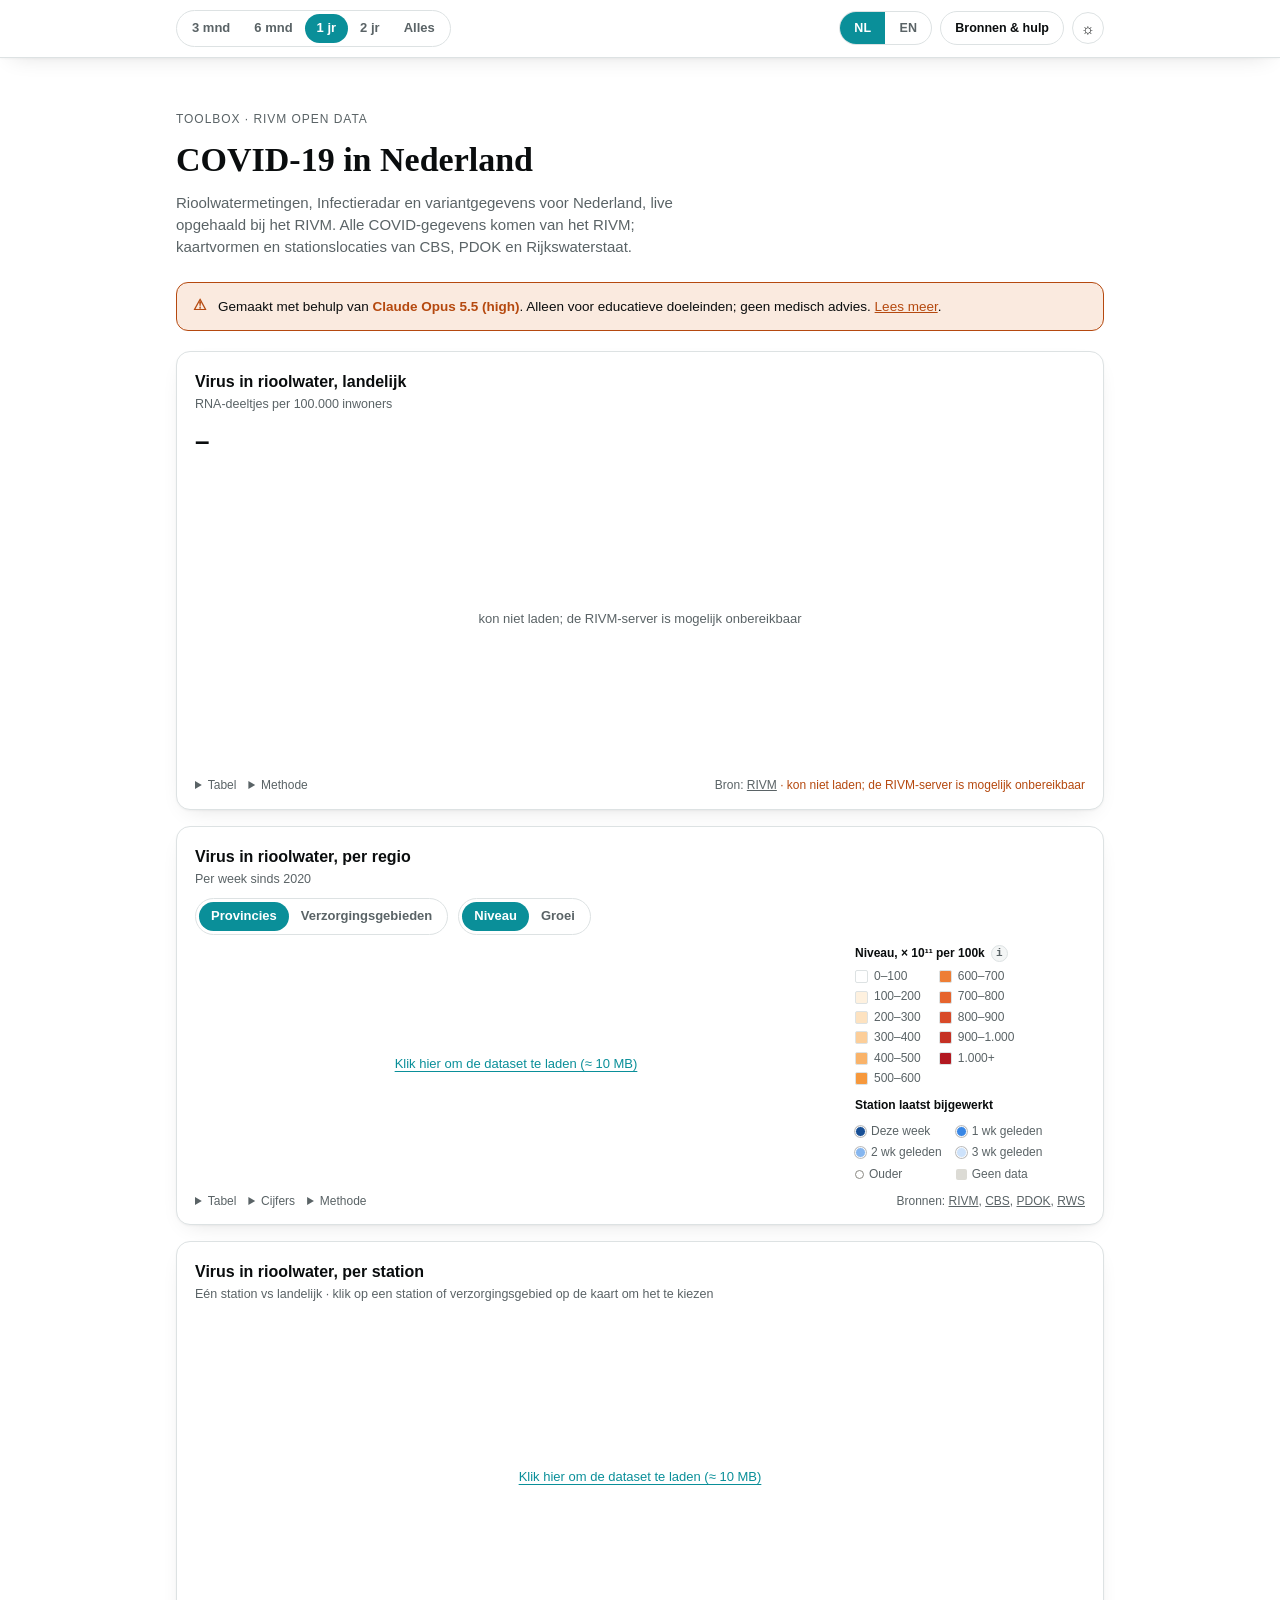
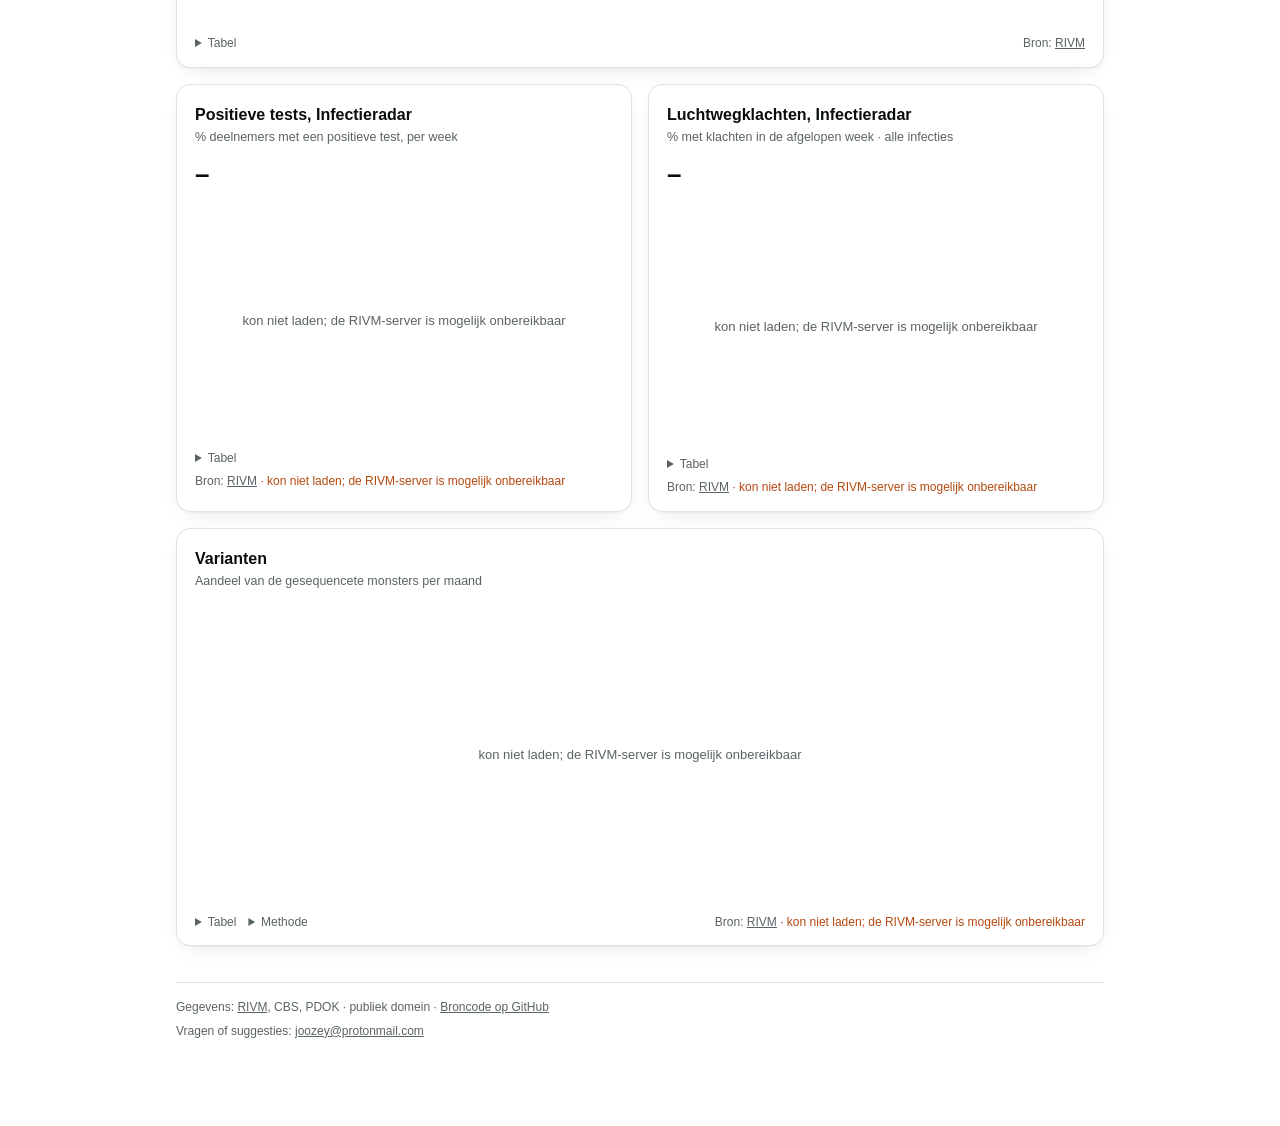
==== commit 0ffcf0fc: "Sticky settings bar, per-graph RIVM dates, Level default, growth in steps - COVID tool gets the Hosp" ====
--- a/tools/covid-nl.html
+++ b/tools/covid-nl.html
@@ -19,6 +19,8 @@
     --accent-soft:#dff3f4;
     --warn:#b5490f;
     --warn-soft:#faeadf;
+    --bar-max:960px;
+    --bar-pad:16px;
     --shadow: 0 1px 2px rgba(10,13,14,0.04), 0 8px 24px -12px rgba(10,13,14,0.16);
     --grid:#e1e0d9;
     --axis:#c3c2b7;
@@ -97,12 +99,6 @@
   }
   header p{ margin:0; color:var(--muted); font-size:15px; max-width:64ch; }
 
-  .controls{
-    display:flex; flex-wrap:wrap; align-items:center; gap:10px 16px;
-    margin:0 0 20px; position:sticky; top:0; z-index:5;
-    background:var(--ground); padding:10px 0;
-    border-bottom:1px solid var(--line);
-  }
   .seg{ display:inline-flex; border:1px solid var(--line); border-radius:999px; padding:3px; background:var(--surface); }
   .seg button{
     font:inherit; font-size:13px; font-weight:600; color:var(--muted);
@@ -111,9 +107,7 @@
   .seg button:hover{ color:var(--ink); }
   .seg button[aria-pressed="true"]{ background:var(--accent); color:var(--accent-ink); }
   .seg button:focus-visible{ outline:2px solid var(--accent); outline-offset:1px; }
-  .status{ font-size:12.5px; color:var(--muted); }
-  .controls .toolbar{ margin-left:auto; }
-  .status.err{ color:var(--warn); }
+  .pub.err{ color:var(--warn); }
 
   .grid{ display:grid; grid-template-columns:1fr; gap:16px; }
   @media (min-width:860px){ .grid.two{ grid-template-columns:1fr 1fr; } }
@@ -232,19 +226,8 @@
 </style>
 </head>
 <body>
-<div class="wrap">
-  <header>
-    <span class="eyebrow"><a href="../index.html">Toolbox</a> · <span data-i18n="eyebrow">RIVM open data</span></span>
-    <h1 data-i18n="h1">COVID-19 in the Netherlands</h1>
-    <p data-i18n="intro"></p>
-  </header>
-
-  <div class="disclaimer" role="note">
-    <span class="mark" aria-hidden="true">&#9888;</span>
-    <div data-i18n-html="disclaimer"></div>
-  </div>
-
-  <div class="controls">
+<div class="stickybar">
+  <div class="stickybar-inner">
     <div class="seg" role="group" data-i18n-aria="range_aria" id="range">
       <button type="button" data-m="3" data-i18n="r3">3 mo</button>
       <button type="button" data-m="6" data-i18n="r6">6 mo</button>
@@ -252,15 +235,28 @@
       <button type="button" data-m="24" data-i18n="r24">2 yr</button>
       <button type="button" data-m="0" data-i18n="rall">All</button>
     </div>
-    <span class="status" id="status" role="status"></span>
     <div class="toolbar">
       <div class="langtoggle" role="group" aria-label="Taal / Language">
         <button type="button" data-lang-btn="nl" aria-pressed="false">NL</button>
         <button type="button" data-lang-btn="en" aria-pressed="false">EN</button>
       </div>
+      <button type="button" class="helpbtn" data-open-about data-i18n="helpbtn">Bronnen &amp; hulp</button>
       <button type="button" class="themebtn" id="themeToggle">&#9788;</button>
     </div>
   </div>
+</div>
+<div class="wrap">
+  <header>
+    <span class="eyebrow"><a href="../index.html">Toolbox</a> · <span data-i18n="eyebrow">RIVM open data</span></span>
+    <h1 data-i18n="h1">COVID-19 in the Netherlands</h1>
+    <p data-i18n="intro"></p>
+  </header>
+
+  <div class="disclaimer" role="note">
+    <span class="mark" aria-hidden="true">&#9888;</span>
+    <div data-i18n-html="disclaimer"></div>
+  </div>
+
 
   <div class="grid">
     <section class="card" id="c-sewage">
@@ -274,7 +270,7 @@
             <tr><td data-i18n="m_value"></td><td data-i18n="m_value_d"></td></tr>
             <tr><td data-i18n="m_sampling"></td><td data-i18n="m_sampling_nat"></td></tr>
           </tbody></table></div></details></span>
-        <span><span data-i18n="source">Source</span>: <a href="https://data.rivm.nl/meta/srv/dut/catalog.search#/metadata/800af4a9-2833-4382-a6e5-5c30e1d1947a" target="_blank" rel="noopener">RIVM</a></span></div>
+        <span><span data-i18n="source">Source</span>: <a href="https://data.rivm.nl/meta/srv/dut/catalog.search#/metadata/800af4a9-2833-4382-a6e5-5c30e1d1947a" target="_blank" rel="noopener">RIVM</a> <span class="pub" data-pub="sewage"></span></span></div>
     </section>
 
     <section class="card" id="c-map">
@@ -286,8 +282,8 @@
           <button type="button" data-layer="catchments" aria-pressed="false" data-i18n="catchments"></button>
         </div>
         <div class="seg" role="group" data-i18n-aria="colour_aria" id="mapmode">
-          <button type="button" data-mode="growth" aria-pressed="true" data-i18n="growth"></button>
-          <button type="button" data-mode="level" aria-pressed="false" data-i18n="level"></button>
+          <button type="button" data-mode="level" aria-pressed="true" data-i18n="level"></button>
+          <button type="button" data-mode="growth" aria-pressed="false" data-i18n="growth"></button>
         </div>
       </div>
       <div class="mapwrap">
@@ -307,8 +303,8 @@
           <details class="tbl"><summary data-i18n="table">Table</summary><div class="tblwrap" data-table></div></details>
           <details class="tbl stats"><summary data-i18n="stats">Stats</summary><div class="tblwrap"><table class="kv" data-stats></table></div></details>
           <details class="tbl method"><summary data-i18n="method">Method</summary><div class="tblwrap"><table><tbody>
+            <tr><td data-i18n="level"></td><td data-i18n="m_level_d"></td></tr>
             <tr><td data-i18n="growth"></td><td data-i18n="m_growth_d"></td></tr>
-            <tr><td data-i18n="level"></td><td data-i18n="m_level_d"></td></tr>
             <tr><td data-i18n="m_province"></td><td data-i18n="m_province_d"></td></tr>
             <tr><td data-i18n="m_catchment"></td><td data-i18n="m_catchment_d"></td></tr>
             <tr><td data-i18n="m_areacolour"></td><td data-i18n="m_areacolour_d"></td></tr>
@@ -317,7 +313,7 @@
             <tr><td data-i18n="m_latest"></td><td data-i18n="m_latest_d"></td></tr>
             <tr><td data-i18n="m_leftout"></td><td data-i18n="m_leftout_d"></td></tr>
           </tbody></table></div></details></span>
-        <span><span data-i18n="sources">Sources</span>: <a href="https://data.rivm.nl/meta/srv/dut/catalog.search#/metadata/a2960b68-9d3f-4dc3-9485-600570cd52b9" target="_blank" rel="noopener">RIVM</a>, <a href="https://www.cbs.nl/nl-nl/maatwerk/2025/04/inwoners-per-rioolwaterzuiveringsinstallatie-1-1-2024" target="_blank" rel="noopener">CBS</a>, <a href="https://www.pdok.nl/introductie/-/article/cbs-gebiedsindelingen" target="_blank" rel="noopener">PDOK</a>, <a href="https://www.pdok.nl/ogc-webservices/-/article/kaderrichtlijn-stedelijk-afvalwater" target="_blank" rel="noopener">RWS</a></span></div>
+        <span><span data-i18n="sources">Sources</span>: <a href="https://data.rivm.nl/meta/srv/dut/catalog.search#/metadata/a2960b68-9d3f-4dc3-9485-600570cd52b9" target="_blank" rel="noopener">RIVM</a>, <a href="https://www.cbs.nl/nl-nl/maatwerk/2025/04/inwoners-per-rioolwaterzuiveringsinstallatie-1-1-2024" target="_blank" rel="noopener">CBS</a>, <a href="https://www.pdok.nl/introductie/-/article/cbs-gebiedsindelingen" target="_blank" rel="noopener">PDOK</a>, <a href="https://www.pdok.nl/ogc-webservices/-/article/kaderrichtlijn-stedelijk-afvalwater" target="_blank" rel="noopener">RWS</a> <span class="pub" data-pub="plants"></span></span></div>
     </section>
 
     <section class="card" id="c-plant">
@@ -329,7 +325,7 @@
       <div class="legend" data-legend></div>
       <div class="chart tall" data-chart><div class="empty"><button type="button" class="linkbtn" id="plantload" data-plantload></button></div></div>
       <div class="foot"><details class="tbl"><summary data-i18n="table">Table</summary><div class="tblwrap" data-table></div></details>
-        <span><span data-i18n="source">Source</span>: <a href="https://data.rivm.nl/meta/srv/dut/catalog.search#/metadata/a2960b68-9d3f-4dc3-9485-600570cd52b9" target="_blank" rel="noopener">RIVM</a></span></div>
+        <span><span data-i18n="source">Source</span>: <a href="https://data.rivm.nl/meta/srv/dut/catalog.search#/metadata/a2960b68-9d3f-4dc3-9485-600570cd52b9" target="_blank" rel="noopener">RIVM</a> <span class="pub" data-pub="plants"></span></span></div>
     </section>
 
     <div class="grid two">
@@ -339,7 +335,7 @@
         <div class="stat"><span class="v" data-stat>–</span><span class="u" data-statu></span></div>
         <div class="chart" data-chart></div>
         <div class="foot"><details class="tbl"><summary data-i18n="table">Table</summary><div class="tblwrap" data-table></div></details>
-          <span><span data-i18n="source">Source</span>: <a href="https://data.rivm.nl/meta/srv/dut/catalog.search#/metadata/0bae0312-6e26-41dc-a986-74a60e46c249" target="_blank" rel="noopener">RIVM</a></span></div>
+          <span><span data-i18n="source">Source</span>: <a href="https://data.rivm.nl/meta/srv/dut/catalog.search#/metadata/0bae0312-6e26-41dc-a986-74a60e46c249" target="_blank" rel="noopener">RIVM</a> <span class="pub" data-pub="pos"></span></span></div>
       </section>
 
       <section class="card" id="c-ari">
@@ -349,7 +345,7 @@
         <div class="legend" data-legend></div>
         <div class="chart" data-chart></div>
         <div class="foot"><details class="tbl"><summary data-i18n="table">Table</summary><div class="tblwrap" data-table></div></details>
-          <span><span data-i18n="source">Source</span>: <a href="https://data.rivm.nl/meta/srv/dut/catalog.search#/metadata/05b0d961-77fc-4fb5-8c38-0d2df0b6143d" target="_blank" rel="noopener">RIVM</a></span></div>
+          <span><span data-i18n="source">Source</span>: <a href="https://data.rivm.nl/meta/srv/dut/catalog.search#/metadata/05b0d961-77fc-4fb5-8c38-0d2df0b6143d" target="_blank" rel="noopener">RIVM</a> <span class="pub" data-pub="ari"></span></span></div>
       </section>
     </div>
 
@@ -367,7 +363,7 @@
             <tr><td data-i18n="m_last2"></td><td data-i18n="m_last2_d"></td></tr>
             <tr><td data-i18n="m_samplesize"></td><td data-i18n="m_samplesize_d"></td></tr>
           </tbody></table></div></details></span>
-        <span><span data-i18n="source">Source</span>: <a href="https://data.rivm.nl/meta/srv/dut/catalog.search#/metadata/4678ae0b-2580-4cdb-a50b-d229575269ae" target="_blank" rel="noopener">RIVM</a></span></div>
+        <span><span data-i18n="source">Source</span>: <a href="https://data.rivm.nl/meta/srv/dut/catalog.search#/metadata/4678ae0b-2580-4cdb-a50b-d229575269ae" target="_blank" rel="noopener">RIVM</a> <span class="pub" data-pub="variants"></span></span></div>
     </section>
   </div>
 
@@ -469,8 +465,8 @@
       load_link: "Klik hier om de dataset te laden (≈ 10 MB)", loading: "De dataset wordt geladen (≈ 10 MB)…",
       load_failed: "Laden mislukt ({err}). Klik om het opnieuw te proberen.",
       no_data_range: "Geen gegevens in deze periode.",
-      status_loading: "RIVM-gegevens laden…", status_published: "RIVM-gegevens gepubliceerd op {date}",
-      status_failed: "Laden mislukt: {list}. De RIVM-server is mogelijk onbereikbaar; probeer het later opnieuw.",
+      helpbtn: "Bronnen & hulp", published: "gepubliceerd {date}",
+      load_error: "kon niet laden; de RIVM-server is mogelijk onbereikbaar",
       unit_sewage: "× 10¹¹ per 100.000 inwoners", national_avg: "Landelijk gemiddelde",
       aria_sewage: "Virus in rioolwater, landelijk gemiddelde", date: "Datum",
       week_of: "week van {date}", Week_of: "Week van {date}",
@@ -539,8 +535,8 @@
       load_link: "Click here to load the dataset (≈ 10 MB)", loading: "Loading the dataset (≈ 10 MB)…",
       load_failed: "Could not load ({err}). Click to try again.",
       no_data_range: "No data in this range.",
-      status_loading: "Loading RIVM data…", status_published: "RIVM data published {date}",
-      status_failed: "Could not load: {list}. RIVM's server may be down; try again later.",
+      helpbtn: "Sources & help", published: "published {date}",
+      load_error: "could not load; RIVM's server may be down",
       unit_sewage: "× 10¹¹ per 100,000 inhabitants", national_avg: "National average",
       aria_sewage: "Sewage virus load, national average", date: "Date",
       week_of: "week of {date}", Week_of: "Week of {date}",
@@ -619,7 +615,7 @@
   const pctFmt = (v) => f1.format(v) + "%";
 
   // ---------- state ----------
-  const state = { months: 12, data: {}, plants: null, plantCode: null };
+  const state = { months: 12, data: {}, plants: null, plantCode: null, pub: {}, failed: [] };
   try { const m = localStorage.getItem("covidnl.months"); if (m !== null) state.months = +m; } catch (e) {}
 
   function cutoff(){
@@ -990,32 +986,25 @@
       if (x <= p1) { const f = (x - p0) / (p1 - p0); return "rgb(" + c0.map((c, k) => Math.round(c + (c1[k] - c) * f)).join(",") + ")"; }
     }
   }
-  const rampCss = (ramp) => "linear-gradient(to right," + ramp.map(([p, c]) => `rgb(${c.join(",")}) ${p * 100}%`).join(",") + ")";
   const LEVEL_STEPS = 11;
   const levelStep = (v) => Math.max(0, Math.min(LEVEL_STEPS - 1, Math.floor(v / 1e11 / 100)));
-  // legend background: a smooth gradient, or hard-edged blocks for a stepped scale
-  function legendCss(mode){
-    const ramp = RAMPS[mapState.mode];
-    if (!mode.steps) return rampCss(ramp);
-    const w = 100 / mode.steps, stops = [];
-    for (let i = 0; i < mode.steps; i++) {
-      const c = rampColor(ramp, i / (mode.steps - 1));
-      stops.push(`${c} ${(i * w).toFixed(3)}%`, `${c} ${((i + 1) * w).toFixed(3)}%`);
-    }
-    return "linear-gradient(to right," + stops.join(",") + ")";
-  }
   const pctFmtSigned = (g) => (g > 0 ? "+" : g < 0 ? "−" : "") + f0.format(Math.abs(g)) + "%";
   const MODES = {
     // growth: 0%/week or less is white, +25% orange, +50% or more red
-    growth: { color: (g) => rampColor(RAMPS.growth, g / 50), ticks: () => ["≤ 0%", "+25%", "≥ +50%"], caption: () => t("cap_growth"),
+    // growth: 7 steps of 10% per week: ≤ 0%, 0–10% … 40–50%, 50%+
+    growth: { steps: 7, stepOf: (g) => (g <= 0 ? 0 : Math.min(6, 1 + Math.floor(g / 10))),
+      stepLabel: (i) => (i === 0 ? "≤ 0%" : i === 6 ? "50%+" : (i - 1) * 10 + "–" + i * 10 + "%"),
+      color: (g) => rampColor(RAMPS.growth, MODES.growth.stepOf(g) / 6), caption: () => t("cap_growth"),
       fmt: (g) => pctFmtSigned(g) + " " + t("per_week") },
     // level: linear, see LEVEL_STEPS
     // level: 11 steps of 100 × 10¹¹ (0–100 … 900–1,000, then 1,000+), shaded along the same ramp
-    level: { steps: LEVEL_STEPS, color: (v) => rampColor(RAMPS.level, levelStep(v) / (LEVEL_STEPS - 1)),
+    level: { steps: LEVEL_STEPS, stepOf: (v) => levelStep(v),
+      stepLabel: (i) => (i === LEVEL_STEPS - 1 ? f0.format(i * 100) + "+" : f0.format(i * 100) + "–" + f0.format((i + 1) * 100)),
+      color: (v) => rampColor(RAMPS.level, levelStep(v) / (LEVEL_STEPS - 1)),
       caption: () => t("cap_level"),
       fmt: (v) => sewageFmt(v) + " × 10¹¹" },
   };
-  const mapState = { mode: "growth", layer: "provinces", week: -1, weeks: [], level: [], growth: [], built: false, timer: null,
+  const mapState = { mode: "level", layer: "provinces", week: -1, weeks: [], level: [], growth: [], built: false, timer: null,
     lastWeek: new Map(), stationVal: new Map(), stationsTotal: [], updated: [], legendKey: "" };
   // station dots: shade by weeks since the station's latest measurement (blue, apart from the fills)
   const AGES = [
@@ -1118,7 +1107,7 @@
   const minWeek = () => +document.getElementById("mapweek").min;
 
   function drawLegend(){
-    const key = mapState.mode + "|" + (i18n ? i18n.lang : "");
+    const key = mapState.mode + "|" + (i18n ? i18n.lang : "") + "|" + (state.pub.plants || "");
     if (mapState.legendKey === key) return;
     mapState.legendKey = key;
     const mode = MODES[mapState.mode], scale = document.querySelector("#c-map [data-scale]");
@@ -1142,23 +1131,18 @@
     info.addEventListener("click", (e) => { e.stopPropagation(); pinned = !pinned; show(pinned); });
     document.addEventListener("click", (e) => { if (pinned && !pop.contains(e.target)) { pinned = false; show(false); } });
     info.addEventListener("keydown", (e) => { if (e.key === "Escape") { pinned = false; show(false); } });
-    if (mode.steps) {
+    {
       // one square per step with its range, like RIVM's own map legends
       const list = document.createElement("div"); list.className = "steplist";
       list.style.gridTemplateRows = `repeat(${Math.ceil(mode.steps / 2)}, auto)`;
       for (let i = 0; i < mode.steps; i++) {
         const row = document.createElement("span"), sq = document.createElement("i");
         sq.style.background = rampColor(RAMPS[mapState.mode], i / (mode.steps - 1));
-        const label = i === mode.steps - 1 ? f0.format(i * 100) + "+" : f0.format(i * 100) + "–" + f0.format((i + 1) * 100);
+        const label = mode.stepLabel(i);
         row.append(sq, document.createTextNode(label));
         list.appendChild(row);
       }
       scale.appendChild(list);
-    } else {
-      const bar = document.createElement("div"); bar.className = "bar"; bar.style.background = legendCss(mode); scale.appendChild(bar);
-      const ticks = document.createElement("div"); ticks.className = "ticks";
-      for (const x of mode.ticks()) ticks.appendChild(Object.assign(document.createElement("span"), { textContent: x }));
-      scale.appendChild(ticks);
     }
     scale.appendChild(Object.assign(document.createElement("div"), { className: "cap", textContent: t("last_updated"), style: "margin-top:10px" }));
     const keys = document.createElement("div"); keys.className = "keys";
@@ -1414,6 +1398,8 @@
       }
       for (const p of map.values()) { p.pts.sort((a, b) => a.t - b.t); p.last = p.pts[p.pts.length - 1].t; }
       state.plants = map;
+      state.pub.plants = rows[0]?.Date_of_report;
+      renderPubs();
       const active = fillPlantSelect();
       let pick = null;
       try { pick = localStorage.getItem("covidnl.plant"); } catch (e) {}
@@ -1463,17 +1449,18 @@
     mapState.legendKey = "";
     drawAll(); drawMap();
   }
-  function renderStatus(){
-    const status = document.getElementById("status");
-    status.classList.toggle("err", !!state.failed?.length);
-    status.textContent = !state.loaded ? t("status_loading")
-      : state.failed.length ? tf("status_failed", { list: state.failed.join(", ") })
-      : tf("status_published", { date: state.report ? fmtDate(day(state.report)) : "–" });
+  // each graph shows when RIVM published the file it is drawn from
+  function renderPubs(){
+    for (const el of document.querySelectorAll("[data-pub]")) {
+      const key = el.dataset.pub, failed = state.failed.includes(key), date = state.pub[key];
+      el.classList.toggle("err", failed);
+      el.textContent = failed ? "· " + t("load_error") : date ? "· " + tf("published", { date: fmtDate(day(date.slice(0, 10))) }) : "";
+    }
   }
   Toolbox.initTheme({ button: document.getElementById("themeToggle"), fallback: "system", onChange: redrawAll });
   i18n = Toolbox.initLang({ dict: I18N, fallback: "nl", onChange: (lang) => {
     setLocale(lang);
-    renderStatus(); renderLoadLinks(); fillPlantSelect();
+    renderPubs(); renderLoadLinks(); fillPlantSelect();
     const play = document.getElementById("mapplay");
     play.setAttribute("aria-label", t(mapState.timer ? "pause" : "play"));
     redrawAll();
@@ -1482,15 +1469,21 @@
   // ---------- boot ----------
   async function boot(){
     const jobs = {
-      sewage: load("sewage").then(r => { state.data.sewage = sewageSeries(r); state.report = r[0]?.Date_of_report; drawSewage(); drawPlant(); }),
-      pos: load("pos").then(r => { state.data.pos = simpleSeries(r, "Date_of_statistics", "Perc_covid_test_positive"); drawPos(); }),
-      ari: load("ari").then(r => { const raw = simpleSeries(r, "Date_of_statistics", "Perc_ARI_symptoms"); state.data.ari = { raw, ma: movingAvg(raw, 7) }; drawAri(); }),
-      variants: load("variants").then(r => { state.data.variants = variantMonths(r); drawVariants(); }),
+      sewage: load("sewage").then(r => { state.data.sewage = sewageSeries(r); state.pub.sewage = r[0]?.Date_of_report; drawSewage(); drawPlant(); }),
+      pos: load("pos").then(r => { state.data.pos = simpleSeries(r, "Date_of_statistics", "Perc_covid_test_positive"); state.pub.pos = r[0]?.Date_of_report; drawPos(); }),
+      ari: load("ari").then(r => { const raw = simpleSeries(r, "Date_of_statistics", "Perc_ARI_symptoms"); state.data.ari = { raw, ma: movingAvg(raw, 7) }; state.pub.ari = r[0]?.Date_of_report; drawAri(); }),
+      variants: load("variants").then(r => { state.data.variants = variantMonths(r); state.pub.variants = r[0]?.Date_of_report; drawVariants(); }),
     };
+    for (const job of Object.values(jobs)) job.then(renderPubs, () => {});
     const res = await Promise.allSettled(Object.values(jobs));
     state.failed = res.map((r, i) => r.status === "rejected" ? Object.keys(jobs)[i] : null).filter(Boolean);
-    state.loaded = true;
-    renderStatus();
+    // a graph whose file failed says so where the chart would be
+    const cardOf = { sewage: "c-sewage", pos: "c-pos", ari: "c-ari", variants: "c-var" };
+    for (const key of state.failed) {
+      const box = document.getElementById(cardOf[key]).querySelector("[data-chart]");
+      box.replaceChildren(Object.assign(document.createElement("div"), { className: "empty", textContent: t("load_error") }));
+    }
+    renderPubs();
   }
   drawMap();
   boot();
--- a/tools/shared/toolbox.css
+++ b/tools/shared/toolbox.css
@@ -1,6 +1,34 @@
 /* Shared toolbox components: language switch, theme button, disclaimer box.
  * Uses the page's own tokens: --line, --surface, --ink, --muted, --accent, --accent-ink, --warn, --warn-soft. */
+/* sticky page-settings bar; pages can set --bar-max and --bar-pad to line it up with their content */
+.stickybar{
+  position:sticky;
+  top:0;
+  z-index:60;
+  background:var(--surface);
+  border-bottom:1px solid var(--line);
+  box-shadow:var(--shadow);
+}
+.stickybar-inner{
+  max-width:var(--bar-max, 1180px);
+  margin:0 auto;
+  padding:10px var(--bar-pad, 20px);
+  display:flex;
+  align-items:center;
+  justify-content:space-between;
+  gap:14px;
+  flex-wrap:wrap;
+}
 .toolbar{ display:inline-flex; align-items:center; gap:8px; }
+.helpbtn{
+  font:inherit; font-size:12.5px; font-weight:700;
+  border:1px solid var(--line); border-radius:999px;
+  background:var(--surface); color:var(--ink);
+  padding:7px 14px; cursor:pointer;
+  display:inline-flex; align-items:center; gap:6px;
+}
+.helpbtn:hover{ border-color:var(--accent); color:var(--accent); }
+.helpbtn:focus-visible{ outline:2px solid var(--accent); outline-offset:2px; }
 .langtoggle{
   display:inline-flex;
   border:1px solid var(--line);
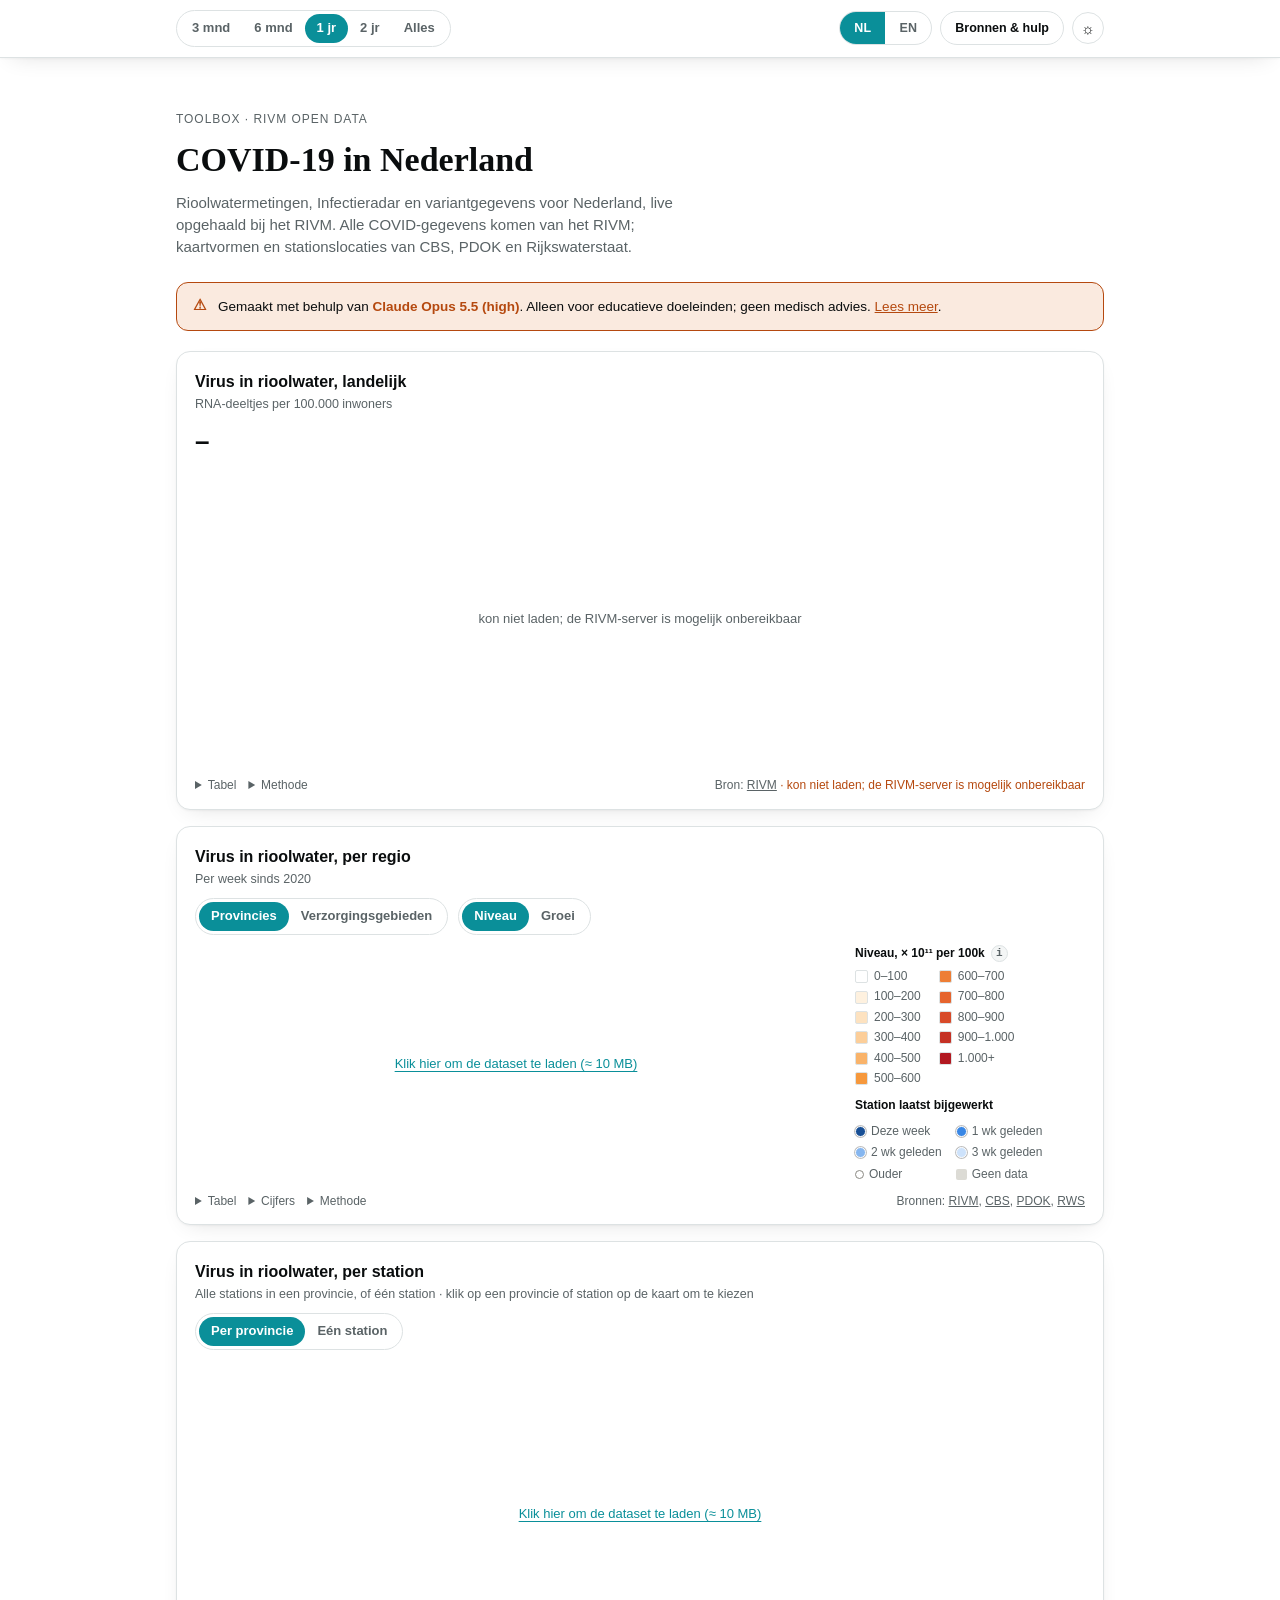
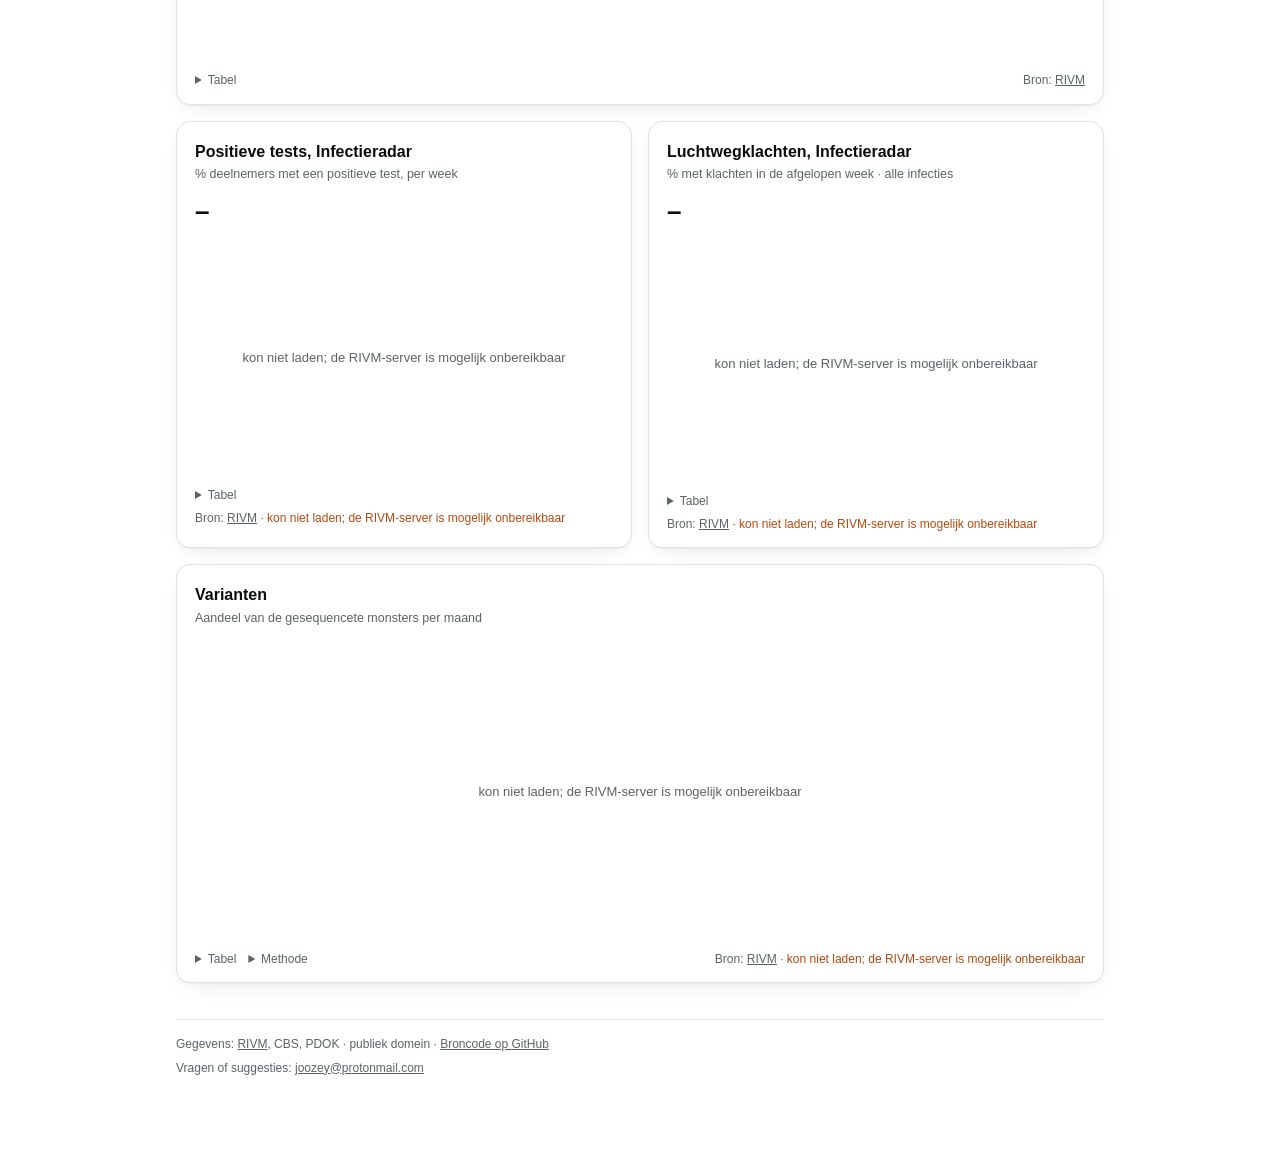
==== commit 6e510c29: "covid-nl: zoomable map and all-stations-per-province chart Map: +/- and reset buttons, Ctrl/Cmd + sc" ====
--- a/tools/covid-nl.html
+++ b/tools/covid-nl.html
@@ -179,7 +179,31 @@
   .map svg.catch-mode path.pv{ fill:none; pointer-events:none; stroke:var(--ink); stroke-opacity:.55; stroke-width:1.3; }
   .map text{ pointer-events:none; font-weight:600; fill:#1b1b1b; paint-order:stroke; stroke:rgba(255,255,255,.8); stroke-linejoin:round; }
   .map circle.st{ cursor:pointer; }
-  .map circle.st.sel{ stroke:var(--ink); stroke-width:10; }
+  /* the selected dot's ring width is set in JS, so it can shrink with the zoom */
+  .map circle.st.sel{ stroke:var(--ink); }
+  .map path.pv.on{ stroke:var(--ink); stroke-width:2.5; }
+  .map svg.catch-mode path.pv.on{ stroke-opacity:1; stroke-width:2.5; }
+  /* at 1:1 one finger scrolls the page and two fingers zoom the map; zoomed in, one finger pans */
+  .map svg{ touch-action:pan-x pan-y; }
+  .map svg.zoomed{ touch-action:none; cursor:grab; }
+  .map svg.dragging{ cursor:grabbing; }
+  .zoomctl{ position:absolute; top:6px; right:6px; z-index:5; display:flex; flex-direction:column; gap:4px; }
+  .zoomctl[hidden]{ display:none; }
+  .zoomctl button{
+    font:inherit; font-size:17px; line-height:1; width:32px; height:32px; padding:0;
+    border:1px solid var(--line); border-radius:8px; background:var(--surface); color:var(--ink);
+    box-shadow:var(--shadow); cursor:pointer;
+  }
+  .zoomctl button:hover:not(:disabled){ border-color:var(--accent); }
+  .zoomctl button:disabled{ color:var(--muted); opacity:.55; cursor:default; }
+  .zoomctl button:focus-visible{ outline:2px solid var(--accent); outline-offset:2px; }
+  .zoomhint{
+    position:absolute; inset:0; z-index:6; display:flex; align-items:center; justify-content:center;
+    background:rgba(10,13,14,.5); color:#ffffff; font-size:14px; font-weight:600; border-radius:8px;
+    pointer-events:none; opacity:0; transition:opacity .2s;
+  }
+  .zoomhint.on{ opacity:1; }
+  @media (prefers-reduced-motion: reduce){ .zoomhint{ transition:none; } }
   .mapside{ display:flex; flex-direction:column; gap:12px; font-size:12px; color:var(--muted); min-width:0; }
   .scale{ position:relative; }
   .scale .cap{ color:var(--ink); font-weight:600; }
@@ -288,7 +312,15 @@
       </div>
       <div class="mapwrap">
         <div>
-          <div class="map" data-map><div class="empty"><button type="button" class="linkbtn" id="maploadbtn" data-plantload></button></div></div>
+          <div class="map" data-map>
+            <div class="zoomctl" data-zoomctl hidden>
+              <button type="button" data-zoom="in" data-i18n-aria="zoom_in">+</button>
+              <button type="button" data-zoom="out" data-i18n-aria="zoom_out">&minus;</button>
+              <button type="button" data-zoom="reset" data-i18n-aria="zoom_reset">&#8634;</button>
+            </div>
+            <div class="zoomhint" data-zoomhint aria-hidden="true"></div>
+            <div class="empty"><button type="button" class="linkbtn" id="maploadbtn" data-plantload></button></div>
+          </div>
           <div class="timeline" data-timeline hidden>
             <button type="button" class="play" id="mapplay">▶</button>
             <input type="range" id="mapweek" min="0" max="0" value="0" data-i18n-aria="week">
@@ -320,10 +352,16 @@
       <h2 data-i18n="plant_h"></h2>
       <p class="sub" data-i18n="plant_sub"></p>
       <div class="plantbar">
+        <div class="seg" role="group" data-i18n-aria="view_aria" id="plantview" hidden>
+          <button type="button" data-view="province" aria-pressed="true" data-i18n="v_province"></button>
+          <button type="button" data-view="station" aria-pressed="false" data-i18n="v_station"></button>
+        </div>
+        <select id="provsel" hidden data-i18n-aria="col_province"></select>
         <select id="plantsel" hidden data-i18n-aria="station"></select>
       </div>
       <div class="legend" data-legend></div>
       <div class="chart tall" data-chart><div class="empty"><button type="button" class="linkbtn" id="plantload" data-plantload></button></div></div>
+      <p class="note" data-clipnote hidden></p>
       <div class="foot"><details class="tbl"><summary data-i18n="table">Table</summary><div class="tblwrap" data-table></div></details>
         <span><span data-i18n="source">Source</span>: <a href="https://data.rivm.nl/meta/srv/dut/catalog.search#/metadata/a2960b68-9d3f-4dc3-9485-600570cd52b9" target="_blank" rel="noopener">RIVM</a> <span class="pub" data-pub="plants"></span></span></div>
     </section>
@@ -451,8 +489,14 @@
       m_sampling_map: "Sinds jul 2025: ~40% van de stations per week",
       m_latest: "Laatste week", m_latest_d: "Kan onvolledig zijn; RIVM past cijfers achteraf aan",
       m_leftout: "Weggelaten", m_leftout_d: "4 Gelderse stations, gesloten in 2020–21 (alleen als stip)",
-      plant_h: "Virus in rioolwater, per station", plant_sub: "Eén station vs landelijk · klik op een station of verzorgingsgebied op de kaart om het te kiezen",
+      plant_h: "Virus in rioolwater, per station", plant_sub: "Alle stations in een provincie, of één station · klik op een provincie of station op de kaart om te kiezen",
       station: "Rioolwaterstation",
+      view_aria: "Weergave", v_province: "Per provincie", v_station: "Eén station",
+      province_avg: "Provinciegemiddelde", st_lines: "Stations ({n})",
+      aria_prov: "Virus in rioolwater bij alle stations in {name}",
+      clipped: "Pieken boven {v} × 10¹¹ lopen boven de grafiek uit; beweeg erover voor de waarde.",
+      zoom_in: "Inzoomen", zoom_out: "Uitzoomen", zoom_reset: "Zoom herstellen",
+      zoom_hint: "Gebruik {key} + scrollen om te zoomen",
       pos_h: "Positieve tests, Infectieradar", pos_sub: "% deelnemers met een positieve test, per week",
       ari_h: "Luchtwegklachten, Infectieradar", ari_sub: "% met klachten in de afgelopen week · alle infecties",
       var_h: "Varianten", var_sub: "Aandeel van de gesequencete monsters per maand",
@@ -521,8 +565,14 @@
       m_sampling_map: "Since Jul 2025: ~40% of stations per week",
       m_latest: "Latest week", m_latest_d: "Can be incomplete; RIVM revises",
       m_leftout: "Left out", m_leftout_d: "4 Gelderland stations closed 2020–21 (dots only)",
-      plant_h: "Virus in sewage, per station", plant_sub: "One station vs national · click a station or catchment area on the map to select it",
+      plant_h: "Virus in sewage, per station", plant_sub: "All stations in a province, or one station · click a province or station on the map to select it",
       station: "Sewage station",
+      view_aria: "View", v_province: "By province", v_station: "One station",
+      province_avg: "Province average", st_lines: "Stations ({n})",
+      aria_prov: "Sewage virus load at all stations in {name}",
+      clipped: "Peaks above {v} × 10¹¹ run off the top of the chart; hover for the value.",
+      zoom_in: "Zoom in", zoom_out: "Zoom out", zoom_reset: "Reset zoom",
+      zoom_hint: "Use {key} + scroll to zoom",
       pos_h: "Positive tests, Infectieradar", pos_sub: "% of participants with a positive test, per week",
       ari_h: "Respiratory symptoms, Infectieradar", ari_sub: "% with symptoms in the past week · all infections",
       var_h: "Variants", var_sub: "Share of sequenced samples per month",
@@ -615,8 +665,12 @@
   const pctFmt = (v) => f1.format(v) + "%";
 
   // ---------- state ----------
-  const state = { months: 12, data: {}, plants: null, plantCode: null, pub: {}, failed: [] };
-  try { const m = localStorage.getItem("covidnl.months"); if (m !== null) state.months = +m; } catch (e) {}
+  // plantView: "province" (every station in province pv, station hi picked out) or "station" (plantCode alone)
+  const state = { months: 12, data: {}, plants: null, plantCode: null, pub: {}, failed: [], plantView: "province", pv: null, hi: null };
+  try {
+    const m = localStorage.getItem("covidnl.months"); if (m !== null) state.months = +m;
+    const v = localStorage.getItem("covidnl.plantview"); if (v === "province" || v === "station") state.plantView = v;
+  } catch (e) {}
 
   function cutoff(){
     if (!state.months) return -Infinity;
@@ -685,7 +739,9 @@
     if (items.length < 2) return;
     for (const it of items) {
       const s = document.createElement("span");
-      const i = document.createElement("i"); if (box) i.className = "box"; i.style.background = it.color;
+      const i = document.createElement("i"); if (box) i.className = "box";
+      i.style.background = it.dash ? `repeating-linear-gradient(90deg, ${it.color} 0 4px, transparent 4px 7px)` : it.color;
+      if (it.faint) i.style.opacity = "0.6";
       s.append(i, document.createTextNode(it.name)); node.appendChild(s);
     }
   }
@@ -694,6 +750,32 @@
     if (hi < 0) return null;
     while (hi - lo > 1) { const mid = (lo + hi) >> 1; if (pts[mid].t < t) lo = mid; else hi = mid; }
     return Math.abs(pts[lo].t - t) <= Math.abs(pts[hi].t - t) ? pts[lo] : pts[hi];
+  }
+
+  // gridlines with y labels, and month or year labels along the bottom
+  function drawAxes(svg, a){
+    const g = el("g", {}, svg);
+    for (const v of a.yt.ticks) {
+      const yy = a.y(v);
+      el("line", { x1: a.M.l, x2: a.W - a.M.r, y1: yy, y2: yy, stroke: v === 0 ? css("--axis") : css("--grid"), "stroke-width": 1 }, g);
+      const tx = el("text", { x: a.M.l - 6, y: yy + 3.5, "text-anchor": "end", "font-size": 11, fill: css("--tick") }, g);
+      tx.textContent = a.yFmt(v, (String(a.yt.ticks[1] ?? 1).split(".")[1] || "").length);
+    }
+    for (const tk of timeTicks(a.t0, a.t1, a.W - a.M.l - a.M.r)) {
+      const tx = el("text", { x: a.x(tk.t), y: a.H - 6, "text-anchor": "middle", "font-size": 11, fill: css("--tick") }, g);
+      tx.textContent = tk.label;
+    }
+    return g;
+  }
+  // an SVG path through pts, lifting the pen across gaps longer than maxGap
+  function linePath(pts, x, y, maxGap){
+    let d = "", prev = null;
+    for (const p of pts) {
+      const gap = prev && maxGap && (p.t - prev.t) > maxGap;
+      d += (prev && !gap ? "L" : "M") + x(p.t).toFixed(1) + "," + y(p.v).toFixed(1);
+      prev = p;
+    }
+    return d;
   }
 
   // Line chart. series: [{name, color, width, pts:[{t,v}]}]
@@ -710,25 +792,10 @@
     const y = (v) => H - M.b - (v / yMax) * (H - M.t - M.b);
     const svg = el("svg", { viewBox: `0 0 ${W} ${H}`, role: "img", tabindex: "0", "aria-label": opt.label }, null);
 
-    const g = el("g", {}, svg);
-    for (const v of yt.ticks) {
-      const yy = y(v);
-      el("line", { x1: M.l, x2: W - M.r, y1: yy, y2: yy, stroke: v === 0 ? css("--axis") : css("--grid"), "stroke-width": 1 }, g);
-      const tx = el("text", { x: M.l - 6, y: yy + 3.5, "text-anchor": "end", "font-size": 11, fill: css("--tick") }, g);
-      tx.textContent = opt.yFmt(v, (String(yt.ticks[1] ?? 1).split(".")[1] || "").length);
-    }
-    for (const tk of timeTicks(t0, t1, W - M.l - M.r)) {
-      const tx = el("text", { x: x(tk.t), y: H - 6, "text-anchor": "middle", "font-size": 11, fill: css("--tick") }, g);
-      tx.textContent = tk.label;
-    }
+    drawAxes(svg, { W, H, M, x, y, yt, t0, t1, yFmt: opt.yFmt });
     for (const s of series) {
       if (!s.pts.length) continue;
-      let d = "", pen = false, prev = null;
-      for (const p of s.pts) {
-        const gap = prev && s.maxGap && (p.t - prev.t) > s.maxGap;
-        d += (pen && !gap ? "L" : "M") + x(p.t).toFixed(1) + "," + y(p.v).toFixed(1);
-        pen = true; prev = p;
-      }
+      const d = linePath(s.pts, x, y, s.maxGap);
       el("path", { d, fill: "none", stroke: s.color, "stroke-width": s.width || 2, "stroke-linejoin": "round", "stroke-linecap": "round" }, svg);
       if (s.pts.length < 60 && s.dots !== false) {
         for (const p of s.pts) el("circle", { cx: x(p.t), cy: y(p.v), r: 2.5, fill: s.color }, svg);
@@ -824,6 +891,108 @@
     box.appendChild(svg);
   }
 
+  // Many stations at once: every station a faint line, the province average and the national
+  // average on top. The station nearest the pointer is picked out; a click pins it.
+  // lines: [{code, name, pts}]; opt: {avg, nat, hi, t0, label, onPick}
+  function multiChart(box, lines, opt){
+    box.querySelector("svg")?.remove();
+    box.querySelector(".empty")?.remove();
+    const stv = lines.flatMap(l => l.pts.map(p => p.v)).sort((a, b) => a - b);
+    const refs = [...opt.avg, ...opt.nat];
+    if (!stv.length && !refs.length) {
+      const e = document.createElement("div"); e.className = "empty"; e.textContent = t("no_data_range"); box.appendChild(e);
+      return { clipped: false };
+    }
+    const W = box.clientWidth, H = box.clientHeight;
+    const M = { l: 44, r: 10, t: 10, b: 24 };
+    const ts = [...lines.flatMap(l => l.pts.map(p => p.t)), ...refs.map(p => p.t)];
+    const t0 = isFinite(opt.t0) ? opt.t0 : Math.min(...ts), t1 = Math.max(...ts);
+    // a single station's spike would flatten everything else, so the scale stops at the 99th percentile
+    const q99 = stv.length ? stv[Math.floor(0.99 * (stv.length - 1))] : 0;
+    const yt = niceTicks(Math.max(q99, ...refs.map(p => p.v))), yMax = yt.max;
+    const clipped = stv.length > 0 && stv[stv.length - 1] > yMax;
+    const x = (tt) => M.l + (t1 === t0 ? 0.5 : (tt - t0) / (t1 - t0)) * (W - M.l - M.r);
+    const y = (v) => H - M.b - (v / yMax) * (H - M.t - M.b);
+    const svg = el("svg", { viewBox: `0 0 ${W} ${H}`, role: "img", tabindex: "0", "aria-label": opt.label }, null);
+    drawAxes(svg, { W, H, M, x, y, yt, t0, t1, yFmt: sewageFmt });
+    const clipId = "mc" + Math.random().toString(36).slice(2, 8);
+    el("rect", { x: M.l, y: M.t - 3, width: W - M.l - M.r + 4, height: H - M.t - M.b + 3 }, el("clipPath", { id: clipId }, el("defs", {}, svg)));
+    const plot = el("g", { "clip-path": `url(#${clipId})` }, svg);
+    const faint = css("--tick"), gap = 35 * DAY;
+    for (const l of lines) {
+      if (l.pts.length) el("path", { d: linePath(l.pts, x, y, gap), fill: "none", stroke: faint, "stroke-opacity": 0.45, "stroke-width": 1, "stroke-linejoin": "round" }, plot);
+    }
+    if (opt.nat.length) el("path", { d: linePath(opt.nat, x, y, 9 * DAY), fill: "none", stroke: faint, "stroke-width": 1.5, "stroke-dasharray": "5 4" }, plot);
+    if (opt.avg.length) el("path", { d: linePath(opt.avg, x, y, 15 * DAY), fill: "none", stroke: css("--s2"), "stroke-width": 2.5, "stroke-linejoin": "round", "stroke-linecap": "round" }, plot);
+    const hiG = el("g", {}, plot);
+    const byCode = new Map(lines.map(l => [l.code, l]));
+    function setHi(code){
+      hiG.replaceChildren();
+      const l = byCode.get(code);
+      if (!l || !l.pts.length) return;
+      const col = css("--s1");
+      el("path", { d: linePath(l.pts, x, y, gap), fill: "none", stroke: col, "stroke-width": 2.2, "stroke-linejoin": "round", "stroke-linecap": "round" }, hiG);
+      if (l.pts.length < 120) for (const p of l.pts) el("circle", { cx: x(p.t), cy: y(p.v), r: 2.5, fill: col }, hiG);
+    }
+    setHi(opt.hi);
+
+    const cross = el("line", { y1: M.t, y2: H - M.b, stroke: faint, "stroke-width": 1, "stroke-dasharray": "3 3", visibility: "hidden" }, svg);
+    const dot = el("circle", { r: 4.5, fill: css("--s1"), stroke: css("--surface"), "stroke-width": 2, visibility: "hidden" }, svg);
+    const tip = tipFor(box);
+    let cur = null, curPt = null;
+    const near = (pts, tt, tol) => { const q = nearest(pts, tt); return q && Math.abs(q.t - tt) <= tol ? q : null; };
+    function show(l, q){
+      cur = l.code; curPt = q; setHi(l.code);
+      const cx = x(q.t), cy = y(Math.min(q.v, yMax));
+      cross.setAttribute("x1", cx); cross.setAttribute("x2", cx); cross.setAttribute("visibility", "visible");
+      dot.setAttribute("cx", cx); dot.setAttribute("cy", cy); dot.setAttribute("visibility", "visible");
+      const a = near(opt.avg, q.t, 4 * DAY), n = near(opt.nat, q.t, 4 * DAY);
+      tipRows(tip, l.name, [
+        { color: css("--s1"), value: sewageFmt(q.v) + " × 10¹¹", name: fmtDate(q.t) },
+        { color: css("--s2"), value: a ? sewageFmt(a.v) : "–", name: t("province_avg") },
+        { color: faint, value: n ? sewageFmt(n.v) : "–", name: t("national_avg") },
+      ]);
+      placeTip(box, tip, cx, cy);
+    }
+    function hide(){ cur = null; curPt = null; setHi(opt.hi); cross.setAttribute("visibility", "hidden"); dot.setAttribute("visibility", "hidden"); tip.style.display = "none"; }
+    svg.addEventListener("pointermove", (ev) => {
+      const r = svg.getBoundingClientRect();
+      const px = (ev.clientX - r.left) * (W / r.width), py = (ev.clientY - r.top) * (H / r.height);
+      const tt = t0 + (px - M.l) / (W - M.l - M.r) * (t1 - t0);
+      // the station whose line passes closest to the pointer, among those measured within 10 days
+      let best = null, bq = null, bd = Infinity;
+      for (const l of lines) {
+        const q = near(l.pts, tt, 10 * DAY);
+        if (!q) continue;
+        const d = Math.abs(y(Math.min(q.v, yMax)) - py) + Math.abs(x(q.t) - px) * 0.3;
+        if (d < bd) { bd = d; best = l; bq = q; }
+      }
+      if (best) show(best, bq); else hide();
+    });
+    svg.addEventListener("pointerleave", hide);
+    svg.addEventListener("blur", hide);
+    svg.addEventListener("click", () => { if (cur) opt.onPick(cur); });
+    // keyboard: up/down step through the stations, left/right through the picked station's measurements
+    const withPts = lines.filter(l => l.pts.length);
+    svg.addEventListener("keydown", (ev) => {
+      if (!withPts.length) return;
+      if (ev.key === "ArrowUp" || ev.key === "ArrowDown") {
+        ev.preventDefault();
+        let i = withPts.findIndex(l => l.code === (cur || opt.hi));
+        i = i < 0 ? 0 : (i + (ev.key === "ArrowDown" ? 1 : -1) + withPts.length) % withPts.length;
+        const l = withPts[i]; show(l, l.pts[l.pts.length - 1]);
+      } else if (ev.key === "ArrowLeft" || ev.key === "ArrowRight") {
+        ev.preventDefault();
+        const l = byCode.get(cur || opt.hi) || withPts[0];
+        let i = curPt ? l.pts.indexOf(curPt) : l.pts.length;
+        i = Math.max(0, Math.min(l.pts.length - 1, i + (ev.key === "ArrowRight" ? 1 : -1)));
+        show(l, l.pts[i]);
+      } else if (ev.key === "Enter" && cur) opt.onPick(cur);
+    });
+    box.appendChild(svg);
+    return { clipped, yMax };
+  }
+
   function renderTable(node, head, rows){
     const t = document.createElement("table");
     const thead = t.createTHead().insertRow();
@@ -951,9 +1120,57 @@
     renderTable(card.querySelector("[data-table]"), [t("month"), "n", ...keys.map(k => k.name)],
       cats.slice().reverse().map(ct => [fmtMonth(ct.t), String(ct.n), ...keys.map(k => Math.round((ct.shares[k.id] || 0) * 100) + "%")]));
   }
+  function syncPlantControls(){
+    if (!state.plants) return;
+    const prov = state.plantView === "province" && mapState.built && state.pv != null;
+    document.getElementById("plantview").hidden = !mapState.built;
+    for (const b of document.querySelectorAll("#plantview button")) b.setAttribute("aria-pressed", String(b.dataset.view === (prov ? "province" : "station")));
+    document.getElementById("provsel").hidden = !prov;
+    document.getElementById("plantsel").hidden = prov;
+    return prov;
+  }
+  // the stations counted in province pv (the province each station mainly serves, as on the map)
+  const stationsIn = (pv) => [...mapState.provinceOf].filter(([code, i]) => i === pv && state.plants.has(code)).map(([code]) => code);
+  function drawProvince(){
+    const card = document.getElementById("c-plant"), c = cutoff(), pv = state.pv, P = GEO.provinces[pv];
+    const lines = stationsIn(pv).map(code => { const p = state.plants.get(code); return { code, name: p.name, pts: p.pts.filter(q => q.t >= c) }; })
+      .filter(l => l.pts.length).sort((a, b) => a.name.localeCompare(b.name, "nl"));
+    // weekly level as on the map, plotted mid-week
+    const avg = mapState.weeks.map((w, wi) => ({ t: w + 3 * DAY, v: mapState.level[pv][wi] })).filter(q => q.v != null && q.t >= c);
+    const nat = (state.data.sewage || []).filter(q => q.t >= c);
+    if (state.hi && !lines.some(l => l.code === state.hi)) state.hi = null;
+    const hiLine = lines.find(l => l.code === state.hi);
+    const legend = [
+      { name: t("province_avg") + " " + P.name, color: css("--s2") },
+      { name: t("national_avg"), color: css("--tick"), dash: true },
+      { name: tf("st_lines", { n: lines.length }), color: css("--tick"), faint: true },
+    ];
+    if (hiLine) legend.push({ name: hiLine.name, color: css("--s1") });
+    renderLegend(card.querySelector("[data-legend]"), legend);
+    const res = multiChart(card.querySelector("[data-chart]"), lines, {
+      avg, nat, hi: state.hi, t0: c, label: tf("aria_prov", { name: P.name }),
+      onPick: (code) => {
+        state.hi = state.hi === code ? null : code;
+        if (state.hi) rememberStation(state.hi);
+        drawPlant(); drawMap();
+      },
+    });
+    const note = card.querySelector("[data-clipnote]");
+    note.hidden = !res.clipped;
+    if (res.clipped) note.textContent = tf("clipped", { v: sewageFmt(res.yMax) });
+    // latest measurement in view and the station's current 4-week trend, fastest-growing first
+    const wi = mapState.weeks.length - 1;
+    const rows = lines.map(l => { const q = l.pts[l.pts.length - 1]; return { name: l.name, q, g: stationGrowth(l.code, wi) }; })
+      .sort((a, b) => (b.g ?? -Infinity) - (a.g ?? -Infinity));
+    renderTable(card.querySelector("[data-table]"), [t("col_station"), t("col_growth"), t("col_level"), t("col_last")],
+      rows.map(r => [r.name, r.g == null ? "–" : pctFmtSigned(r.g), sewageFmt(r.q.v), fmtDate(r.q.t)]));
+  }
   function drawPlant(){
     const card = document.getElementById("c-plant");
-    if (!state.plants || !state.plantCode) return;
+    if (!state.plants) return;
+    if (syncPlantControls()) return drawProvince();
+    if (!state.plantCode) return;
+    card.querySelector("[data-clipnote]").hidden = true;
     const p = state.plants.get(state.plantCode), c = cutoff();
     const pts = p.pts.filter(q => q.t >= c);
     const nat = (state.data.sewage || []).filter(q => q.t >= c);
@@ -1176,9 +1393,9 @@
     const box = card.querySelector("[data-map]");
     box.querySelector(".empty")?.remove();
     let svg = box.querySelector("svg");
-    const R = GEO.w / 150;
     if (!svg) {
-      svg = el("svg", { viewBox: `-4 -4 ${GEO.w + 8} ${GEO.h + 8}`, role: "group", "aria-label": t("map_aria") }, null);
+      const b = baseView();
+      svg = el("svg", { viewBox: `${b.x} ${b.y} ${b.w} ${b.h}`, role: "group", "aria-label": t("map_aria") }, null);
       el("g", { class: "catch" }, svg);
       GEO.provinces.forEach((p, i) => {
         const path = el("path", { d: p.d, class: "pv", tabindex: 0, "data-i": i }, svg);
@@ -1187,12 +1404,14 @@
         path.addEventListener("focus", () => mapTip(i));
         path.addEventListener("pointerleave", hideMapTip);
         path.addEventListener("blur", hideMapTip);
+        path.addEventListener("click", () => selectProvince(i));
+        path.addEventListener("keydown", (e) => { if (e.key === "Enter" || e.key === " ") { e.preventDefault(); selectProvince(i); } });
       });
       const dots = el("g", { class: "stations" }, svg);
       for (const code of mapState.lastWeek.keys()) {
         const xy = GEO.stations[code];
         if (!xy) continue;
-        const c = el("circle", { class: "st", cx: xy[0], cy: xy[1], r: R, "data-code": code }, dots);
+        const c = el("circle", { class: "st", cx: xy[0], cy: xy[1], "data-code": code }, dots);
         c.addEventListener("pointerenter", () => stationTip(code));
         c.addEventListener("pointerleave", hideMapTip);
         c.addEventListener("click", () => selectStation(code));
@@ -1202,6 +1421,8 @@
         t.textContent = p.name;
       });
       box.appendChild(svg);
+      wireZoom(svg);
+      document.querySelector("#c-map [data-zoomctl]").hidden = false;
     }
     // catchment areas arrive in a separate file; add them once they are there
     const cg = svg.querySelector("g.catch");
@@ -1219,8 +1440,10 @@
     const wi = mapState.week;
     const pvValue = (i) => (mapState.mode === "growth" ? mapState.growth[i][wi] : mapState.level[i][wi]);
     const stValue = (code) => (mapState.mode === "growth" ? stationGrowth(code, wi) : stationLevel(code, wi));
+    const pvOn = state.plantView === "province" ? state.pv : null;
     for (const path of svg.querySelectorAll("path.pv")) {
       const i = +path.dataset.i, v = pvValue(i), u = mapState.updated[i][wi];
+      path.classList.toggle("on", i === pvOn);
       path.setAttribute("fill", v == null ? css("--nodata") : mode.color(v));
       path.setAttribute("aria-label", tf("aria_pv", { name: GEO.provinces[i].name, value: v == null ? t("nodata_lc") : mode.fmt(v), n: u[0], N: mapState.stationsTotal[i] }));
     }
@@ -1234,20 +1457,17 @@
       c.setAttribute("visibility", "visible");
       const age = wi - lw;
       c.dataset.age = String(Math.min(age, AGES.length));
-      if (age < AGES.length) {
-        c.setAttribute("r", R); c.setAttribute("fill", AGES[age].color);
-        c.setAttribute("stroke", "#ffffff"); c.setAttribute("stroke-width", R * 0.4);
-      } else {
-        c.setAttribute("r", R * 0.7); c.setAttribute("fill", "none");
-        c.setAttribute("stroke", "#8b8a84"); c.setAttribute("stroke-width", R * 0.35);
-      }
+      if (age < AGES.length) { c.setAttribute("fill", AGES[age].color); c.setAttribute("stroke", "#ffffff"); }
+      else { c.setAttribute("fill", "none"); c.setAttribute("stroke", "#8b8a84"); }
     }
     // recently updated stations on top where dots overlap; the selected station above all
     const g = svg.querySelector("g.stations");
     for (const c of [...g.children].sort((a, b) => (+b.dataset.age || 0) - (+a.dataset.age || 0))) g.appendChild(c);
-    for (const c of g.children) c.classList.toggle("sel", c.dataset.code === state.plantCode);
+    const selCode = state.plantView === "province" ? state.hi : state.plantCode;
+    for (const c of g.children) c.classList.toggle("sel", c.dataset.code === selCode);
     const selDot = g.querySelector("circle.sel");
-    if (selDot) { g.appendChild(selDot); selDot.setAttribute("r", R * 1.25); }
+    if (selDot) g.appendChild(selDot);
+    applyView();
 
     document.getElementById("mapweeklabel").textContent = fmtWeek(mapState.weeks[wi]);
     document.getElementById("mapweek").value = String(wi);
@@ -1289,8 +1509,8 @@
       { color: lv == null ? css("--nodata") : MODES.level.color(lv), value: lv == null ? t("nodata_lc") : MODES.level.fmt(lv), name: "" },
       ...u.map((n, k) => ({ color: AGES[k].color, value: n + " / " + N, name: k ? tf("tip_st_k", { k: k + 1 }) : t("tip_st_this") })),
     ]);
-    const svg = box.querySelector("svg"), p = GEO.provinces[i], s = svg.clientWidth / (GEO.w + 8);
-    placeTip(box, tip, (p.lx + 4) * s, (p.ly + 4) * s);
+    const p = GEO.provinces[i];
+    placeTip(box, tip, ...mapPoint(box, p.lx, p.ly));
   }
   function stationTip(code){
     const box = document.querySelector("#c-map [data-map]"), tip = tipFor(box), wi = mapState.week;
@@ -1304,20 +1524,174 @@
       { color: q ? MODES.level.color(q.v) : css("--nodata"), value: q ? MODES.level.fmt(q.v) : "–", name: "" },
       { color: age < AGES.length ? AGES[age].color : "#8b8a84", value: q ? fmtDate(q.t) : "–", name: t("last_measured") },
     ]);
-    const xy = GEO.stations[code] || [0, 0], s = box.querySelector("svg").clientWidth / (GEO.w + 8);
-    placeTip(box, tip, (xy[0] + 4) * s, (xy[1] + 4) * s);
+    const xy = GEO.stations[code] || [0, 0];
+    placeTip(box, tip, ...mapPoint(box, xy[0], xy[1]));
   }
   function hideMapTip(){ const t = document.querySelector("#c-map .tip"); if (t) t.style.display = "none"; }
-
-  // clicking a station or catchment area shows that station in the chart below the map
-  function selectStation(code){
-    if (!state.plants || !state.plants.has(code)) return;
+  // a point on the map in pixels from the map box's top left, at the current zoom
+  function mapPoint(box, x, y){
+    const m = box.querySelector("svg").getScreenCTM(), b = box.getBoundingClientRect();
+    return [m.a * x + m.c * y + m.e - b.left, m.b * x + m.d * y + m.f - b.top];
+  }
+
+  // ---------- map zoom ----------
+  // the view is a zoom factor and a centre in map units; the viewBox keeps the map's aspect ratio
+  const MAX_ZOOM = 8;
+  const zoom = { k: 1, cx: null, cy: null };
+  const clamp = (v, lo, hi) => Math.max(lo, Math.min(hi, v));
+  const baseView = () => ({ x: -4, y: -4, w: GEO.w + 8, h: GEO.h + 8 });
+  function currentView(){
+    const b = baseView(), w = b.w / zoom.k, h = b.h / zoom.k;
+    zoom.cx = clamp(zoom.cx ?? b.x + b.w / 2, b.x + w / 2, b.x + b.w - w / 2);
+    zoom.cy = clamp(zoom.cy ?? b.y + b.h / 2, b.y + h / 2, b.y + b.h - h / 2);
+    return { x: zoom.cx - w / 2, y: zoom.cy - h / 2, w, h };
+  }
+  const mapSvg = () => document.querySelector("#c-map [data-map] svg");
+  // dots, rings and labels shrink as you zoom in (though less than the map grows), so crowded areas separate
+  function sizeMarks(svg){
+    const s = 1 / Math.pow(zoom.k, 0.6), R = GEO.w / 150 * s;
+    for (const c of svg.querySelectorAll("circle.st")) {
+      const fresh = +c.dataset.age < AGES.length, sel = c.classList.contains("sel");
+      c.setAttribute("r", (fresh ? R : R * 0.7) * (sel ? 1.25 : 1));
+      c.setAttribute("stroke-width", sel ? R * 0.57 : fresh ? R * 0.4 : R * 0.35);
+    }
+    const ts = 1 / Math.pow(zoom.k, 0.8);
+    for (const tx of svg.querySelectorAll("text")) {
+      tx.setAttribute("font-size", (GEO.w / 48 * ts).toFixed(1));
+      tx.setAttribute("stroke-width", (GEO.w / 360 * ts).toFixed(1));
+    }
+  }
+  function applyView(){
+    const svg = mapSvg();
+    if (!svg) return;
+    const v = currentView();
+    svg.setAttribute("viewBox", `${v.x} ${v.y} ${v.w} ${v.h}`);
+    svg.classList.toggle("zoomed", zoom.k > 1.001);
+    sizeMarks(svg);
+    const ctl = document.querySelector("#c-map [data-zoomctl]");
+    ctl.querySelector('[data-zoom="in"]').disabled = zoom.k >= MAX_ZOOM - 1e-6;
+    ctl.querySelector('[data-zoom="out"]').disabled = zoom.k <= 1.001;
+    ctl.querySelector('[data-zoom="reset"]').disabled = zoom.k <= 1.001;
+  }
+  // pixels per map unit at zoom 1
+  const basePx = (svg) => svg.getScreenCTM().a / zoom.k;
+  // zoom by factor f, keeping the map point under the screen point (sx, sy) in place (default: the centre)
+  function zoomBy(f, sx, sy){
+    const svg = mapSvg();
+    if (!svg) return;
+    currentView();
+    const k2 = clamp(zoom.k * f, 1, MAX_ZOOM);
+    if (k2 === zoom.k) return;
+    if (sx != null) {
+      const inv = svg.getScreenCTM().inverse();
+      const mx = inv.a * sx + inv.c * sy + inv.e, my = inv.b * sx + inv.d * sy + inv.f;
+      zoom.cx = mx + (zoom.cx - mx) * zoom.k / k2;
+      zoom.cy = my + (zoom.cy - my) * zoom.k / k2;
+    }
+    zoom.k = k2;
+    hideMapTip(); applyView();
+  }
+  function resetZoom(){ zoom.k = 1; zoom.cx = zoom.cy = null; hideMapTip(); applyView(); }
+  let hintTimer = null;
+  function flashZoomHint(){
+    const h = document.querySelector("#c-map [data-zoomhint]");
+    h.textContent = tf("zoom_hint", { key: /Mac|iPhone|iPad/.test(navigator.platform) ? "⌘" : "Ctrl" });
+    h.classList.add("on");
+    clearTimeout(hintTimer); hintTimer = setTimeout(() => h.classList.remove("on"), 1200);
+  }
+  function wireZoom(svg){
+    // Ctrl/⌘ + wheel and trackpad pinches zoom; a plain wheel keeps scrolling the page
+    svg.addEventListener("wheel", (e) => {
+      if (!(e.ctrlKey || e.metaKey)) { flashZoomHint(); return; }
+      e.preventDefault();
+      zoomBy(Math.exp(-e.deltaY * (e.deltaMode === 1 ? 0.05 : 0.0025)), e.clientX, e.clientY);
+    }, { passive: false });
+    // drag to pan once zoomed in, two pointers to pinch; a drag does not count as a click
+    const ptrs = new Map();
+    let drag = null, pinch = null, moved = false;
+    const startDrag = (p) => { drag = { x: p.x, y: p.y, cx: zoom.cx, cy: zoom.cy }; };
+    svg.addEventListener("pointerdown", (e) => {
+      if (e.pointerType === "mouse" && e.button !== 0) return;
+      ptrs.set(e.pointerId, { x: e.clientX, y: e.clientY });
+      if (ptrs.size === 1) moved = false;
+      if (ptrs.size === 2) {
+        const [a, b] = [...ptrs.values()];
+        pinch = { d: Math.hypot(a.x - b.x, a.y - b.y) || 1, k: zoom.k };
+        drag = null;
+      } else if (ptrs.size === 1 && zoom.k > 1.001) { currentView(); startDrag(ptrs.get(e.pointerId)); }
+    });
+    svg.addEventListener("pointermove", (e) => {
+      const p = ptrs.get(e.pointerId);
+      if (!p) return;
+      const dx = e.clientX - p.x, dy = e.clientY - p.y;
+      p.x = e.clientX; p.y = e.clientY;
+      if (pinch && ptrs.size === 2) {
+        const [a, b] = [...ptrs.values()];
+        const d = Math.hypot(a.x - b.x, a.y - b.y);
+        moved = true;
+        zoomBy(pinch.k * d / pinch.d / zoom.k, (a.x + b.x) / 2, (a.y + b.y) / 2);
+        // and follow the fingers' midpoint
+        const px = basePx(svg) * zoom.k;
+        zoom.cx -= dx / 2 / px; zoom.cy -= dy / 2 / px; applyView();
+      } else if (drag) {
+        if (!moved && Math.hypot(e.clientX - drag.x, e.clientY - drag.y) < 4) return;
+        if (!moved) { moved = true; svg.classList.add("dragging"); try { svg.setPointerCapture(e.pointerId); } catch (err) {} hideMapTip(); }
+        const px = basePx(svg) * zoom.k;
+        zoom.cx = drag.cx - (e.clientX - drag.x) / px;
+        zoom.cy = drag.cy - (e.clientY - drag.y) / px;
+        applyView();
+      }
+    });
+    const end = (e) => {
+      if (!ptrs.delete(e.pointerId)) return;
+      if (ptrs.size < 2) pinch = null;
+      if (ptrs.size === 1 && zoom.k > 1.001) { currentView(); startDrag([...ptrs.values()][0]); }
+      if (ptrs.size === 0) { drag = null; svg.classList.remove("dragging"); }
+    };
+    svg.addEventListener("pointerup", end);
+    svg.addEventListener("pointercancel", end);
+    svg.addEventListener("click", (e) => { if (moved) { e.stopPropagation(); e.preventDefault(); moved = false; } }, true);
+  }
+  document.querySelector("#c-map [data-zoomctl]").addEventListener("click", (e) => {
+    const b = e.target.closest("button[data-zoom]");
+    if (!b) return;
+    if (b.dataset.zoom === "reset") resetZoom(); else zoomBy(b.dataset.zoom === "in" ? 1.6 : 1 / 1.6);
+  });
+  // + and − zoom while the focus is on the map
+  document.querySelector("#c-map [data-map]").addEventListener("keydown", (e) => {
+    if (e.key === "+" || e.key === "=") { e.preventDefault(); zoomBy(1.6); }
+    else if (e.key === "-" || e.key === "_") { e.preventDefault(); zoomBy(1 / 1.6); }
+    else if (e.key === "0") { e.preventDefault(); resetZoom(); }
+  });
+
+  function scrollToPlant(){
+    const card = document.getElementById("c-plant"), r = card.getBoundingClientRect();
+    if (r.top > innerHeight - 120 || r.bottom < 0) card.scrollIntoView({ behavior: matchMedia("(prefers-reduced-motion: reduce)").matches ? "auto" : "smooth", block: "nearest" });
+  }
+  function rememberStation(code){
     state.plantCode = code;
     document.getElementById("plantsel").value = code;
     try { localStorage.setItem("covidnl.plant", code); } catch (e) {}
-    drawPlant(); drawMap();
-    const card = document.getElementById("c-plant"), r = card.getBoundingClientRect();
-    if (r.top > innerHeight - 120 || r.bottom < 0) card.scrollIntoView({ behavior: matchMedia("(prefers-reduced-motion: reduce)").matches ? "auto" : "smooth", block: "nearest" });
+  }
+  function setProvince(i){
+    state.pv = i;
+    document.getElementById("provsel").value = String(i);
+    try { localStorage.setItem("covidnl.province", GEO.provinces[i].code); } catch (e) {}
+  }
+  // clicking a station or catchment area picks it out in the chart below the map:
+  // in its province's chart, or on its own in the one-station view
+  function selectStation(code){
+    if (!state.plants || !state.plants.has(code)) return;
+    rememberStation(code);
+    if (state.plantView === "province" && mapState.provinceOf?.has(code)) { setProvince(mapState.provinceOf.get(code)); state.hi = code; }
+    drawPlant(); drawMap(); scrollToPlant();
+  }
+  // clicking a province shows all of its stations
+  function selectProvince(i){
+    if (!state.plants || !mapState.built) return;
+    state.plantView = "province"; state.hi = null; setProvince(i);
+    try { localStorage.setItem("covidnl.plantview", "province"); } catch (e) {}
+    drawPlant(); drawMap(); scrollToPlant();
   }
 
   function setWeek(wi){ mapState.week = Math.max(minWeek(), Math.min(mapState.weeks.length - 1, wi)); hideMapTip(); drawMap(); }
@@ -1407,9 +1781,16 @@
       sel.value = pick; state.plantCode = pick;
       state.loadState = "done";
       for (const b of btns) b.hidden = true;
-      sel.hidden = false;
-      drawPlant();
-      buildMap(); drawMap();
+      buildMap();
+      if (mapState.built) {
+        fillProvSelect();
+        let code = null;
+        try { code = localStorage.getItem("covidnl.province"); } catch (e) {}
+        let pv = GEO.provinces.findIndex(p => p.code === code);
+        if (pv < 0) pv = mapState.provinceOf.get(pick) ?? GEO.provinces.findIndex(p => p.name === "Utrecht");
+        setProvince(Math.max(0, pv));
+      } else state.plantView = "station";
+      drawPlant(); drawMap();
       loadCatchments().then(drawMap, () => {});
     } catch (e) {
       plantsPromise = null;
@@ -1421,6 +1802,27 @@
   document.getElementById("plantsel").addEventListener("change", (e) => {
     state.plantCode = e.target.value;
     try { localStorage.setItem("covidnl.plant", state.plantCode); } catch (err) {}
+    drawPlant(); drawMap();
+  });
+  function fillProvSelect(){
+    const sel = document.getElementById("provsel");
+    sel.replaceChildren(...GEO.provinces.map((p, i) => [p, i]).sort((a, b) => a[0].name.localeCompare(b[0].name, "nl"))
+      .map(([p, i]) => Object.assign(document.createElement("option"), { value: String(i), textContent: p.name })));
+    if (state.pv != null) sel.value = String(state.pv);
+  }
+  document.getElementById("provsel").addEventListener("change", (e) => {
+    setProvince(+e.target.value); state.hi = null;
+    drawPlant(); drawMap();
+  });
+  document.getElementById("plantview").addEventListener("click", (e) => {
+    const b = e.target.closest("button[data-view]"); if (!b) return;
+    state.plantView = b.dataset.view;
+    try { localStorage.setItem("covidnl.plantview", state.plantView); } catch (err) {}
+    // a station picked out in the province chart carries over to the one-station view, and back
+    if (state.plantView === "station" && state.hi) rememberStation(state.hi);
+    if (state.plantView === "province" && state.plantCode && mapState.provinceOf?.has(state.plantCode)) {
+      setProvince(mapState.provinceOf.get(state.plantCode)); state.hi = state.plantCode;
+    }
     drawPlant(); drawMap();
   });
 
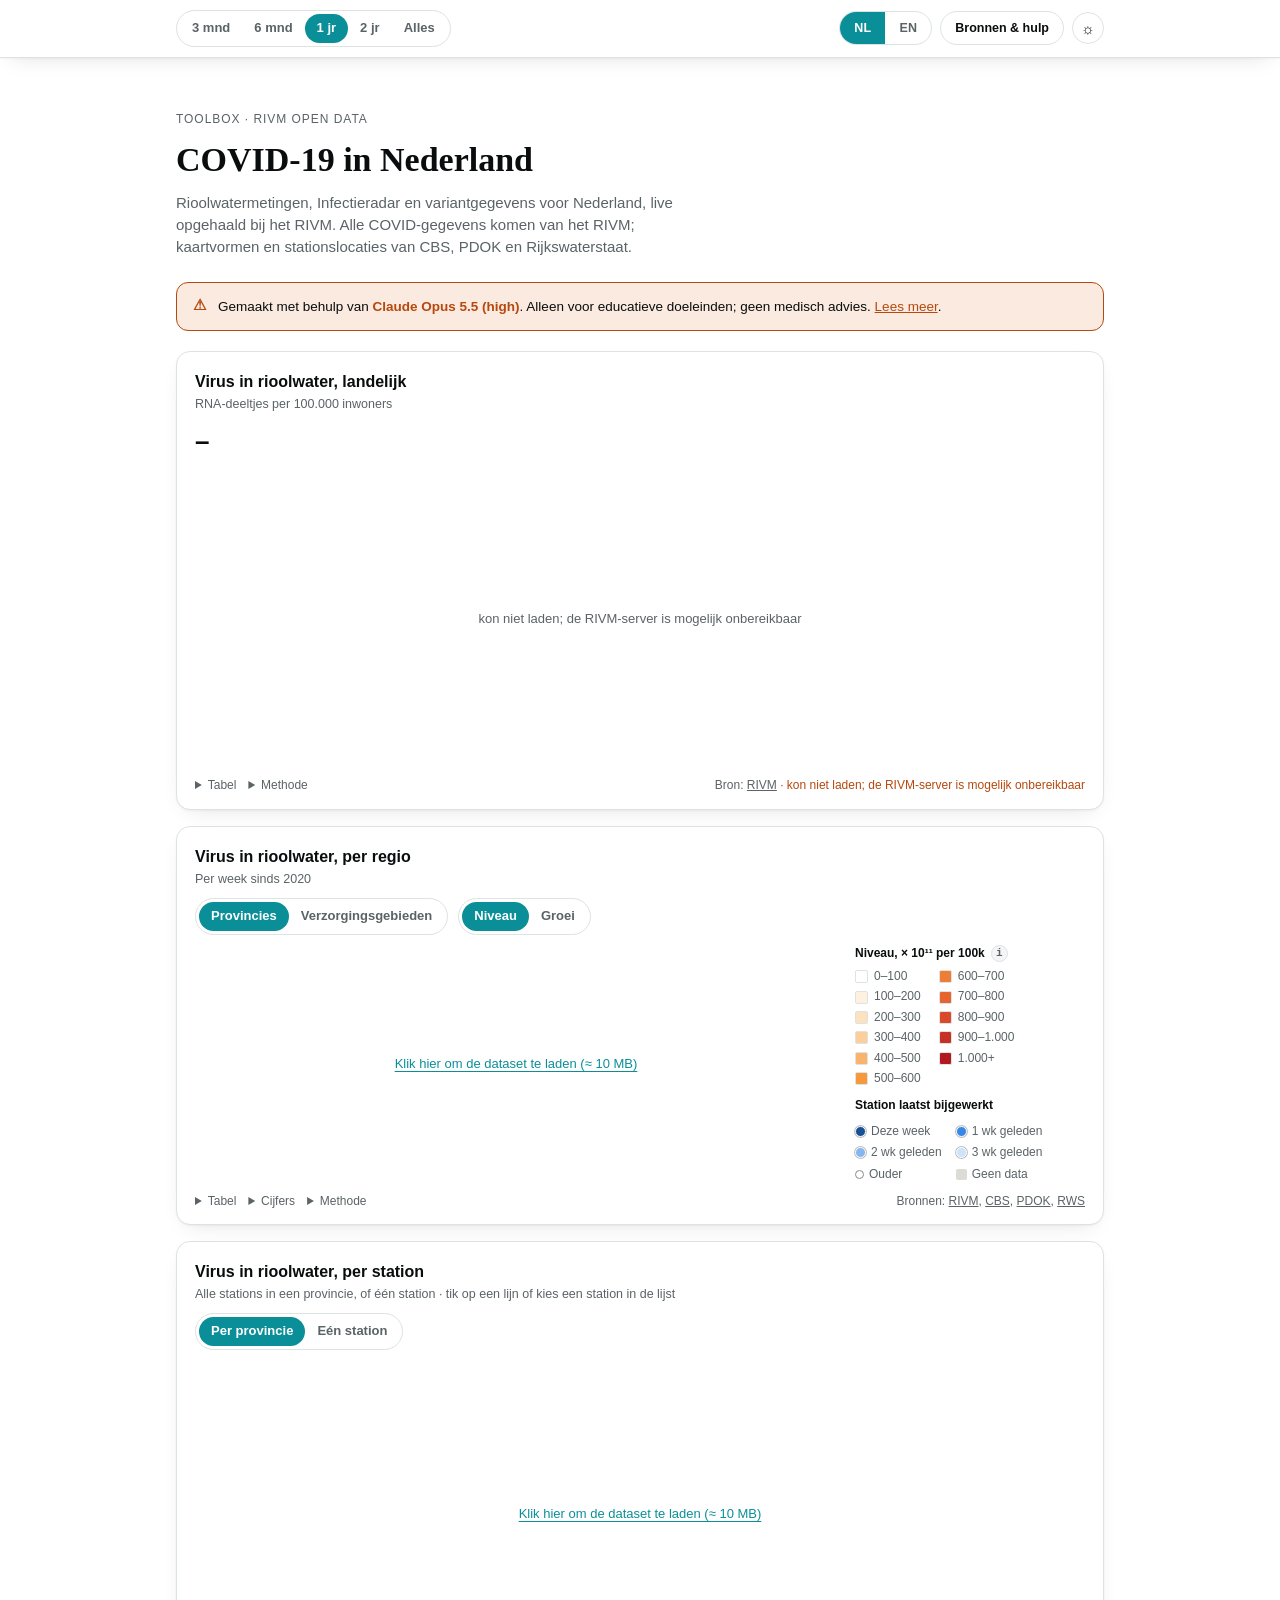
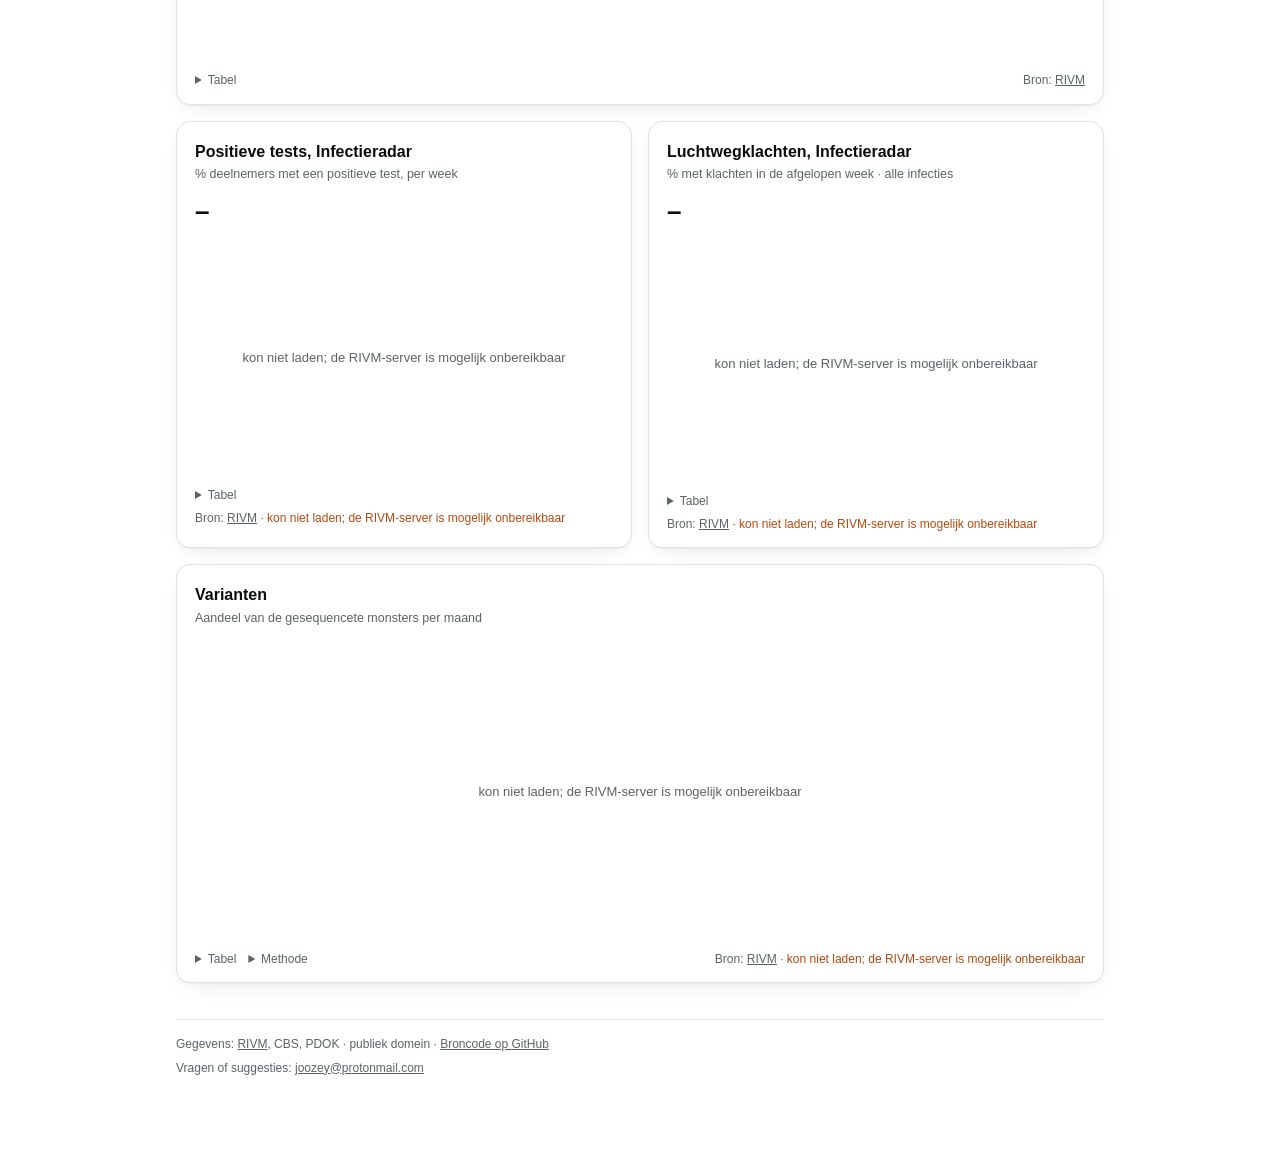
==== commit 565cc68b: "covid-nl: pick stations by tapping a line or from a list Tapping a line selects that station (tap it" ====
--- a/tools/covid-nl.html
+++ b/tools/covid-nl.html
@@ -128,6 +128,8 @@
   .chart{ position:relative; width:100%; height:240px; }
   .chart.tall{ height:300px; }
   .chart svg{ display:block; width:100%; height:100%; overflow:visible; }
+  /* a vertical swipe on a chart scrolls the page; a sideways swipe reads off values */
+  .chart svg{ touch-action:pan-y; }
   .chart svg:focus-visible{ outline:2px solid var(--accent); outline-offset:4px; border-radius:4px; }
   .chart.loading{ opacity:.45; }
   .empty{ display:flex; align-items:center; justify-content:center; height:100%; color:var(--muted); font-size:13px; }
@@ -357,6 +359,7 @@
           <button type="button" data-view="station" aria-pressed="false" data-i18n="v_station"></button>
         </div>
         <select id="provsel" hidden data-i18n-aria="col_province"></select>
+        <select id="provst" hidden data-i18n-aria="station"></select>
         <select id="plantsel" hidden data-i18n-aria="station"></select>
       </div>
       <div class="legend" data-legend></div>
@@ -489,10 +492,10 @@
       m_sampling_map: "Sinds jul 2025: ~40% van de stations per week",
       m_latest: "Laatste week", m_latest_d: "Kan onvolledig zijn; RIVM past cijfers achteraf aan",
       m_leftout: "Weggelaten", m_leftout_d: "4 Gelderse stations, gesloten in 2020–21 (alleen als stip)",
-      plant_h: "Virus in rioolwater, per station", plant_sub: "Alle stations in een provincie, of één station · klik op een provincie of station op de kaart om te kiezen",
+      plant_h: "Virus in rioolwater, per station", plant_sub: "Alle stations in een provincie, of één station · tik op een lijn of kies een station in de lijst",
       station: "Rioolwaterstation",
       view_aria: "Weergave", v_province: "Per provincie", v_station: "Eén station",
-      province_avg: "Provinciegemiddelde", st_lines: "Stations ({n})",
+      pick_station: "Kies een station…", province_avg: "Provinciegemiddelde", st_lines: "Stations ({n})",
       aria_prov: "Virus in rioolwater bij alle stations in {name}",
       clipped: "Pieken boven {v} × 10¹¹ lopen boven de grafiek uit; beweeg erover voor de waarde.",
       zoom_in: "Inzoomen", zoom_out: "Uitzoomen", zoom_reset: "Zoom herstellen",
@@ -565,10 +568,10 @@
       m_sampling_map: "Since Jul 2025: ~40% of stations per week",
       m_latest: "Latest week", m_latest_d: "Can be incomplete; RIVM revises",
       m_leftout: "Left out", m_leftout_d: "4 Gelderland stations closed 2020–21 (dots only)",
-      plant_h: "Virus in sewage, per station", plant_sub: "All stations in a province, or one station · click a province or station on the map to select it",
+      plant_h: "Virus in sewage, per station", plant_sub: "All stations in a province, or one station · tap a line or choose a station from the list",
       station: "Sewage station",
       view_aria: "View", v_province: "By province", v_station: "One station",
-      province_avg: "Province average", st_lines: "Stations ({n})",
+      pick_station: "Choose a station…", province_avg: "Province average", st_lines: "Stations ({n})",
       aria_prov: "Sewage virus load at all stations in {name}",
       clipped: "Peaks above {v} × 10¹¹ run off the top of the chart; hover for the value.",
       zoom_in: "Zoom in", zoom_out: "Zoom out", zoom_reset: "Reset zoom",
@@ -892,7 +895,7 @@
   }
 
   // Many stations at once: every station a faint line, the province average and the national
-  // average on top. The station nearest the pointer is picked out; a click pins it.
+  // average on top. Tapping a line selects that station (opt.hi); moving the pointer only reads off values.
   // lines: [{code, name, pts}]; opt: {avg, nat, hi, t0, label, onPick}
   function multiChart(box, lines, opt){
     box.querySelector("svg")?.remove();
@@ -939,55 +942,78 @@
     const cross = el("line", { y1: M.t, y2: H - M.b, stroke: faint, "stroke-width": 1, "stroke-dasharray": "3 3", visibility: "hidden" }, svg);
     const dot = el("circle", { r: 4.5, fill: css("--s1"), stroke: css("--surface"), "stroke-width": 2, visibility: "hidden" }, svg);
     const tip = tipFor(box);
-    let cur = null, curPt = null;
     const near = (pts, tt, tol) => { const q = nearest(pts, tt); return q && Math.abs(q.t - tt) <= tol ? q : null; };
-    function show(l, q){
-      cur = l.code; curPt = q; setHi(l.code);
-      const cx = x(q.t), cy = y(Math.min(q.v, yMax));
+    const hiLine = byCode.get(opt.hi);
+    const tAt = (px) => t0 + (px - M.l) / (W - M.l - M.r) * (t1 - t0);
+    const local = (ev) => { const r = svg.getBoundingClientRect(); return [(ev.clientX - r.left) * (W / r.width), (ev.clientY - r.top) * (H / r.height)]; };
+    // where a station's drawn line is at time tt, in chart pixels (null where the line has a gap)
+    function lineY(l, tt){
+      const p = l.pts;
+      let lo = 0, hi = p.length - 1;
+      if (hi < 0 || tt < p[0].t || tt > p[hi].t) return null;
+      while (hi - lo > 1) { const m = (lo + hi) >> 1; if (p[m].t <= tt) lo = m; else hi = m; }
+      const a = p[lo], b = p[hi];
+      if (b.t - a.t > gap) return null;
+      const v = b.t === a.t ? a.v : a.v + (b.v - a.v) * (tt - a.t) / (b.t - a.t);
+      return Math.max(M.t, y(v));
+    }
+    // the station whose line passes under the pointer, within tol pixels
+    function lineAt(px, py, tol){
+      const tt = tAt(px);
+      let best = null, bd = tol;
+      for (const l of lines) { const ly = lineY(l, tt); if (ly != null && Math.abs(ly - py) < bd) { bd = Math.abs(ly - py); best = l; } }
+      return best;
+    }
+    // reading values: the crosshair follows the pointer and shows the selected station,
+    // the province and the country; it never changes which station is selected
+    function show(tt){
+      const q = hiLine ? near(hiLine.pts, tt, 10 * DAY) : null;
+      const a = near(opt.avg, tt, 4 * DAY), n = near(opt.nat, tt, 4 * DAY);
+      const at = q ? q.t : a ? a.t : n ? n.t : tt;
+      const cx = x(at);
       cross.setAttribute("x1", cx); cross.setAttribute("x2", cx); cross.setAttribute("visibility", "visible");
-      dot.setAttribute("cx", cx); dot.setAttribute("cy", cy); dot.setAttribute("visibility", "visible");
-      const a = near(opt.avg, q.t, 4 * DAY), n = near(opt.nat, q.t, 4 * DAY);
-      tipRows(tip, l.name, [
-        { color: css("--s1"), value: sewageFmt(q.v) + " × 10¹¹", name: fmtDate(q.t) },
-        { color: css("--s2"), value: a ? sewageFmt(a.v) : "–", name: t("province_avg") },
-        { color: faint, value: n ? sewageFmt(n.v) : "–", name: t("national_avg") },
-      ]);
-      placeTip(box, tip, cx, cy);
-    }
-    function hide(){ cur = null; curPt = null; setHi(opt.hi); cross.setAttribute("visibility", "hidden"); dot.setAttribute("visibility", "hidden"); tip.style.display = "none"; }
+      if (q) { dot.setAttribute("cx", cx); dot.setAttribute("cy", y(Math.min(q.v, yMax))); dot.setAttribute("visibility", "visible"); }
+      else dot.setAttribute("visibility", "hidden");
+      const rows = [];
+      if (hiLine) rows.push({ color: css("--s1"), value: q ? sewageFmt(q.v) : "–", name: hiLine.name });
+      rows.push({ color: css("--s2"), value: a ? sewageFmt(a.v) : "–", name: t("province_avg") });
+      rows.push({ color: faint, value: n ? sewageFmt(n.v) : "–", name: t("national_avg") });
+      tipRows(tip, fmtDate(at), rows);
+      const ref = q || a || n;
+      placeTip(box, tip, cx, ref ? y(Math.min(ref.v, yMax)) : H / 2);
+    }
+    function hide(){ cross.setAttribute("visibility", "hidden"); dot.setAttribute("visibility", "hidden"); tip.style.display = "none"; }
     svg.addEventListener("pointermove", (ev) => {
-      const r = svg.getBoundingClientRect();
-      const px = (ev.clientX - r.left) * (W / r.width), py = (ev.clientY - r.top) * (H / r.height);
-      const tt = t0 + (px - M.l) / (W - M.l - M.r) * (t1 - t0);
-      // the station whose line passes closest to the pointer, among those measured within 10 days
-      let best = null, bq = null, bd = Infinity;
-      for (const l of lines) {
-        const q = near(l.pts, tt, 10 * DAY);
-        if (!q) continue;
-        const d = Math.abs(y(Math.min(q.v, yMax)) - py) + Math.abs(x(q.t) - px) * 0.3;
-        if (d < bd) { bd = d; best = l; bq = q; }
-      }
-      if (best) show(best, bq); else hide();
+      const [px, py] = local(ev);
+      if (px < M.l || px > W - M.r) return hide();
+      show(tAt(px));
+      if (ev.pointerType === "mouse") svg.style.cursor = lineAt(px, py, 8) ? "pointer" : "";
     });
     svg.addEventListener("pointerleave", hide);
     svg.addEventListener("blur", hide);
-    svg.addEventListener("click", () => { if (cur) opt.onPick(cur); });
-    // keyboard: up/down step through the stations, left/right through the picked station's measurements
+    // a tap or click on a line selects that station; on the selected line again, clears it
+    svg.addEventListener("click", (ev) => {
+      const [px, py] = local(ev);
+      const l = lineAt(px, py, ev.pointerType === "mouse" ? 8 : 16);
+      if (l) opt.onPick(l.code === opt.hi ? null : l.code);
+    });
+    // keyboard: up/down select the next station, left/right step through the measurements, Escape clears
     const withPts = lines.filter(l => l.pts.length);
+    let kIdx = -1;
     svg.addEventListener("keydown", (ev) => {
-      if (!withPts.length) return;
       if (ev.key === "ArrowUp" || ev.key === "ArrowDown") {
+        if (!withPts.length) return;
         ev.preventDefault();
-        let i = withPts.findIndex(l => l.code === (cur || opt.hi));
+        let i = withPts.findIndex(l => l.code === opt.hi);
         i = i < 0 ? 0 : (i + (ev.key === "ArrowDown" ? 1 : -1) + withPts.length) % withPts.length;
-        const l = withPts[i]; show(l, l.pts[l.pts.length - 1]);
+        opt.onPick(withPts[i].code, true);
       } else if (ev.key === "ArrowLeft" || ev.key === "ArrowRight") {
+        const pts = hiLine ? hiLine.pts : opt.avg;
+        if (!pts.length) return;
         ev.preventDefault();
-        const l = byCode.get(cur || opt.hi) || withPts[0];
-        let i = curPt ? l.pts.indexOf(curPt) : l.pts.length;
-        i = Math.max(0, Math.min(l.pts.length - 1, i + (ev.key === "ArrowRight" ? 1 : -1)));
-        show(l, l.pts[i]);
-      } else if (ev.key === "Enter" && cur) opt.onPick(cur);
+        kIdx = kIdx < 0 ? pts.length - 1 : Math.max(0, Math.min(pts.length - 1, kIdx + (ev.key === "ArrowRight" ? 1 : -1)));
+        show(pts[kIdx].t);
+      } else if (ev.key === "Escape" && opt.hi) opt.onPick(null, true);
     });
     box.appendChild(svg);
     return { clipped, yMax };
@@ -1126,6 +1152,7 @@
     document.getElementById("plantview").hidden = !mapState.built;
     for (const b of document.querySelectorAll("#plantview button")) b.setAttribute("aria-pressed", String(b.dataset.view === (prov ? "province" : "station")));
     document.getElementById("provsel").hidden = !prov;
+    document.getElementById("provst").hidden = !prov;
     document.getElementById("plantsel").hidden = prov;
     return prov;
   }
@@ -1149,12 +1176,16 @@
     renderLegend(card.querySelector("[data-legend]"), legend);
     const res = multiChart(card.querySelector("[data-chart]"), lines, {
       avg, nat, hi: state.hi, t0: c, label: tf("aria_prov", { name: P.name }),
-      onPick: (code) => {
-        state.hi = state.hi === code ? null : code;
-        if (state.hi) rememberStation(state.hi);
-        drawPlant(); drawMap();
+      onPick: (code, refocus) => {
+        pickInProvince(code);
+        if (refocus) card.querySelector("[data-chart] svg")?.focus();
       },
     });
+    // the station list holds the province's stations with data in view
+    const pick = document.getElementById("provst");
+    pick.replaceChildren(Object.assign(document.createElement("option"), { value: "", textContent: t("pick_station") }),
+      ...lines.map(l => Object.assign(document.createElement("option"), { value: l.code, textContent: l.name })));
+    pick.value = state.hi || "";
     const note = card.querySelector("[data-clipnote]");
     note.hidden = !res.clipped;
     if (res.clipped) note.textContent = tf("clipped", { v: sewageFmt(res.yMax) });
@@ -1164,6 +1195,12 @@
       .sort((a, b) => (b.g ?? -Infinity) - (a.g ?? -Infinity));
     renderTable(card.querySelector("[data-table]"), [t("col_station"), t("col_growth"), t("col_level"), t("col_last")],
       rows.map(r => [r.name, r.g == null ? "–" : pctFmtSigned(r.g), sewageFmt(r.q.v), fmtDate(r.q.t)]));
+  }
+  // select a station in the province chart (null clears), and keep the map and list in step
+  function pickInProvince(code){
+    state.hi = code || null;
+    if (state.hi) rememberStation(state.hi);
+    drawPlant(); drawMap();
   }
   function drawPlant(){
     const card = document.getElementById("c-plant");
@@ -1810,6 +1847,7 @@
       .map(([p, i]) => Object.assign(document.createElement("option"), { value: String(i), textContent: p.name })));
     if (state.pv != null) sel.value = String(state.pv);
   }
+  document.getElementById("provst").addEventListener("change", (e) => pickInProvince(e.target.value));
   document.getElementById("provsel").addEventListener("change", (e) => {
     setProvince(+e.target.value); state.hi = null;
     drawPlant(); drawMap();
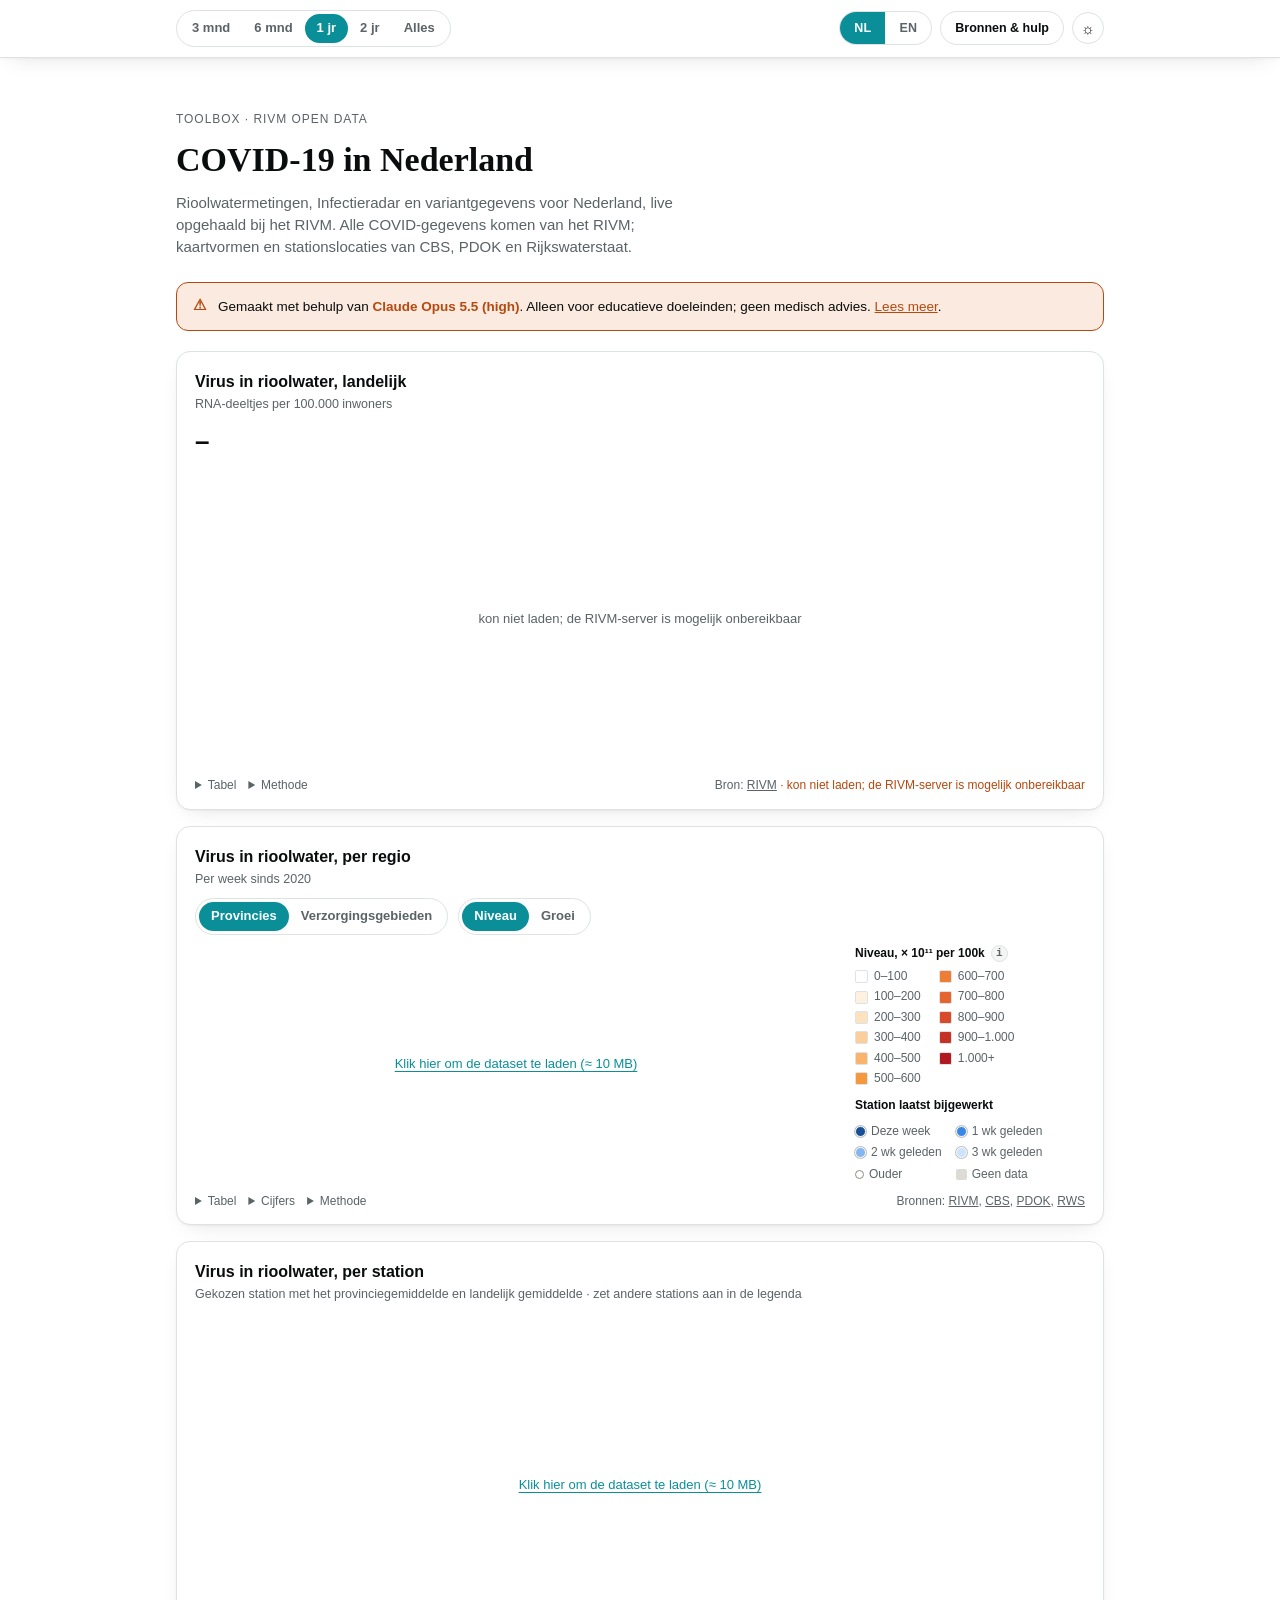
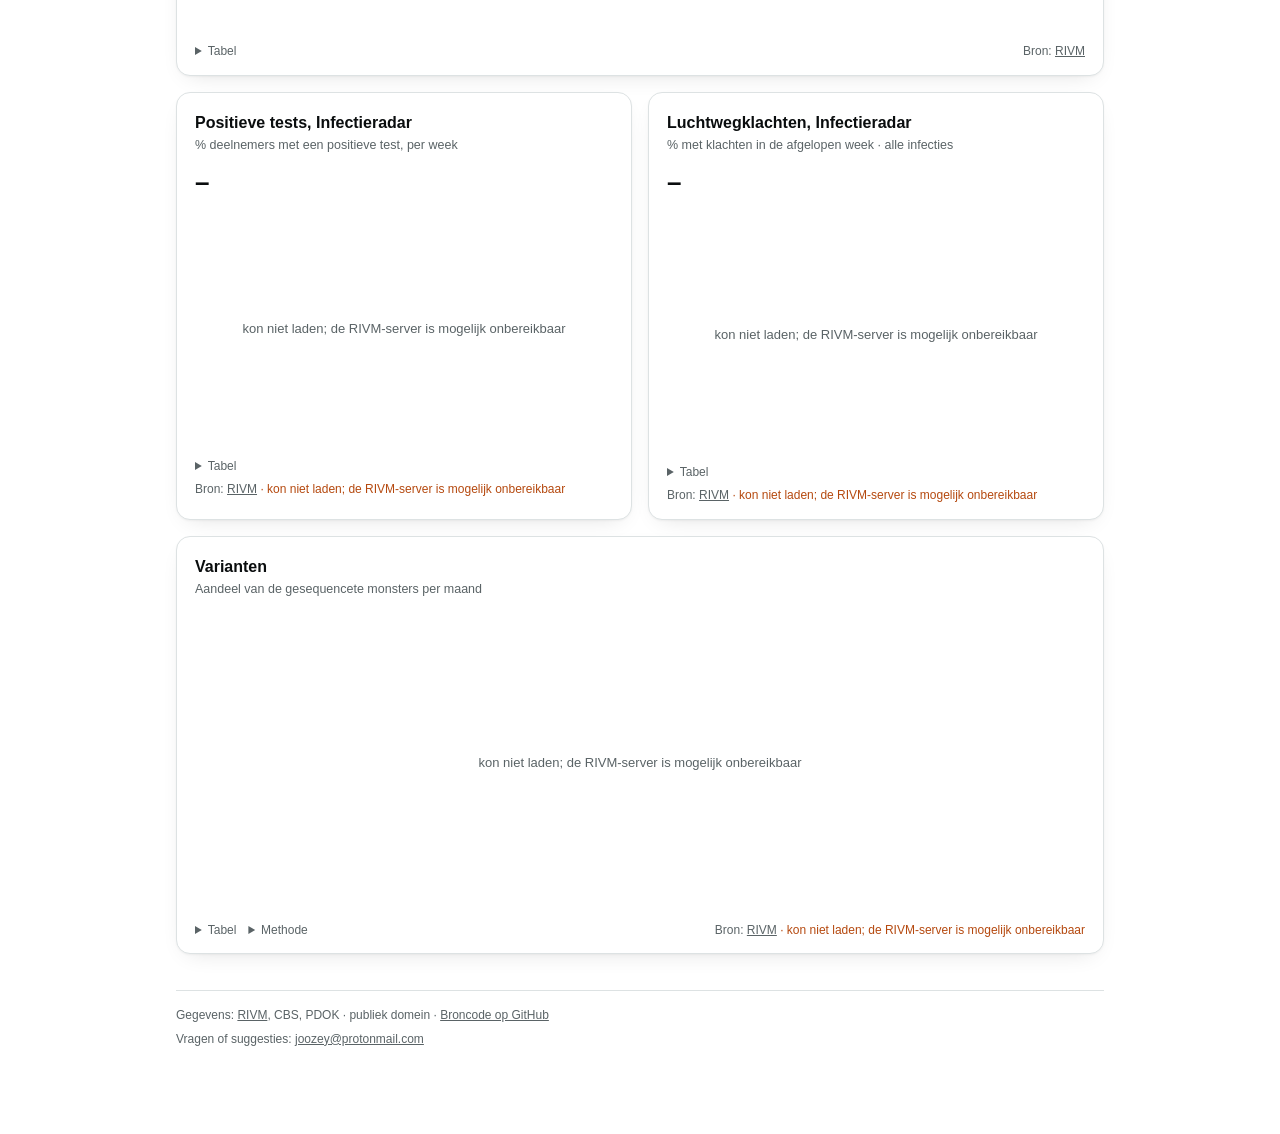
==== commit 37d12c56: "covid-nl: station chart always shows one station with its province The chart shows the selected stat" ====
--- a/tools/covid-nl.html
+++ b/tools/covid-nl.html
@@ -125,6 +125,18 @@
   .legend span{ display:inline-flex; align-items:center; gap:6px; }
   .legend i{ display:inline-block; width:14px; height:2px; border-radius:1px; }
   .legend i.box{ width:10px; height:10px; border-radius:2px; }
+  .legend.others{ gap:6px; align-items:center; margin-bottom:8px; }
+  .legend .lbl{ margin-right:2px; }
+  .legend button.chip{
+    font:inherit; font-size:12px; color:var(--muted); background:var(--surface);
+    border:1px solid var(--line); border-radius:999px; padding:2px 9px 2px 7px;
+    display:inline-flex; align-items:center; gap:6px; cursor:pointer;
+  }
+  .legend button.chip i{ width:10px; height:10px; border-radius:50%; border:1px solid var(--axis); background:transparent; }
+  .legend button.chip:hover{ color:var(--ink); }
+  .legend button.chip[aria-pressed="true"]{ color:var(--ink); border-color:var(--axis); }
+  .legend button.chip[aria-pressed="true"] i{ border-color:transparent; }
+  .legend button.chip:focus-visible{ outline:2px solid var(--accent); outline-offset:1px; }
   .chart{ position:relative; width:100%; height:240px; }
   .chart.tall{ height:300px; }
   .chart svg{ display:block; width:100%; height:100%; overflow:visible; }
@@ -354,15 +366,11 @@
       <h2 data-i18n="plant_h"></h2>
       <p class="sub" data-i18n="plant_sub"></p>
       <div class="plantbar">
-        <div class="seg" role="group" data-i18n-aria="view_aria" id="plantview" hidden>
-          <button type="button" data-view="province" aria-pressed="true" data-i18n="v_province"></button>
-          <button type="button" data-view="station" aria-pressed="false" data-i18n="v_station"></button>
-        </div>
         <select id="provsel" hidden data-i18n-aria="col_province"></select>
-        <select id="provst" hidden data-i18n-aria="station"></select>
         <select id="plantsel" hidden data-i18n-aria="station"></select>
       </div>
       <div class="legend" data-legend></div>
+      <div class="legend others" data-others hidden></div>
       <div class="chart tall" data-chart><div class="empty"><button type="button" class="linkbtn" id="plantload" data-plantload></button></div></div>
       <p class="note" data-clipnote hidden></p>
       <div class="foot"><details class="tbl"><summary data-i18n="table">Table</summary><div class="tblwrap" data-table></div></details>
@@ -492,11 +500,9 @@
       m_sampling_map: "Sinds jul 2025: ~40% van de stations per week",
       m_latest: "Laatste week", m_latest_d: "Kan onvolledig zijn; RIVM past cijfers achteraf aan",
       m_leftout: "Weggelaten", m_leftout_d: "4 Gelderse stations, gesloten in 2020–21 (alleen als stip)",
-      plant_h: "Virus in rioolwater, per station", plant_sub: "Alle stations in een provincie, of één station · tik op een lijn of kies een station in de lijst",
+      plant_h: "Virus in rioolwater, per station", plant_sub: "Gekozen station met het provinciegemiddelde en landelijk gemiddelde · zet andere stations aan in de legenda",
       station: "Rioolwaterstation",
-      view_aria: "Weergave", v_province: "Per provincie", v_station: "Eén station",
-      pick_station: "Kies een station…", province_avg: "Provinciegemiddelde", st_lines: "Stations ({n})",
-      aria_prov: "Virus in rioolwater bij alle stations in {name}",
+      province_avg: "Provinciegemiddelde", other_stations: "Andere stations:",
       clipped: "Pieken boven {v} × 10¹¹ lopen boven de grafiek uit; beweeg erover voor de waarde.",
       zoom_in: "Inzoomen", zoom_out: "Uitzoomen", zoom_reset: "Zoom herstellen",
       zoom_hint: "Gebruik {key} + scrollen om te zoomen",
@@ -568,11 +574,9 @@
       m_sampling_map: "Since Jul 2025: ~40% of stations per week",
       m_latest: "Latest week", m_latest_d: "Can be incomplete; RIVM revises",
       m_leftout: "Left out", m_leftout_d: "4 Gelderland stations closed 2020–21 (dots only)",
-      plant_h: "Virus in sewage, per station", plant_sub: "All stations in a province, or one station · tap a line or choose a station from the list",
+      plant_h: "Virus in sewage, per station", plant_sub: "Selected station with the province and national averages · switch on other stations in the legend",
       station: "Sewage station",
-      view_aria: "View", v_province: "By province", v_station: "One station",
-      pick_station: "Choose a station…", province_avg: "Province average", st_lines: "Stations ({n})",
-      aria_prov: "Sewage virus load at all stations in {name}",
+      province_avg: "Province average", other_stations: "Other stations:",
       clipped: "Peaks above {v} × 10¹¹ run off the top of the chart; hover for the value.",
       zoom_in: "Zoom in", zoom_out: "Zoom out", zoom_reset: "Reset zoom",
       zoom_hint: "Use {key} + scroll to zoom",
@@ -668,12 +672,9 @@
   const pctFmt = (v) => f1.format(v) + "%";
 
   // ---------- state ----------
-  // plantView: "province" (every station in province pv, station hi picked out) or "station" (plantCode alone)
-  const state = { months: 12, data: {}, plants: null, plantCode: null, pub: {}, failed: [], plantView: "province", pv: null, hi: null };
-  try {
-    const m = localStorage.getItem("covidnl.months"); if (m !== null) state.months = +m;
-    const v = localStorage.getItem("covidnl.plantview"); if (v === "province" || v === "station") state.plantView = v;
-  } catch (e) {}
+  // the station chart shows station plantCode in province pv, plus the province's stations in extra
+  const state = { months: 12, data: {}, plants: null, plantCode: null, pub: {}, failed: [], pv: null, extra: new Set() };
+  try { const m = localStorage.getItem("covidnl.months"); if (m !== null) state.months = +m; } catch (e) {}
 
   function cutoff(){
     if (!state.months) return -Infinity;
@@ -894,10 +895,11 @@
     box.appendChild(svg);
   }
 
-  // Many stations at once: every station a faint line, the province average and the national
-  // average on top. Tapping a line selects that station (opt.hi); moving the pointer only reads off values.
-  // lines: [{code, name, pts}]; opt: {avg, nat, hi, t0, label, onPick}
-  function multiChart(box, lines, opt){
+  // The selected station (bold, blue) against the province average (orange) and the national average
+  // (dashed); stations switched on in the legend are added as thinner coloured lines. Tapping one of
+  // those lines selects it; moving the pointer only reads off values.
+  // lines: [{code, name, pts, color, main}]; opt: {avg, nat, t0, label, order, onPick}
+  function stationChart(box, lines, opt){
     box.querySelector("svg")?.remove();
     box.querySelector(".empty")?.remove();
     const stv = lines.flatMap(l => l.pts.map(p => p.v)).sort((a, b) => a - b);
@@ -910,40 +912,34 @@
     const M = { l: 44, r: 10, t: 10, b: 24 };
     const ts = [...lines.flatMap(l => l.pts.map(p => p.t)), ...refs.map(p => p.t)];
     const t0 = isFinite(opt.t0) ? opt.t0 : Math.min(...ts), t1 = Math.max(...ts);
-    // a single station's spike would flatten everything else, so the scale stops at the 99th percentile
-    const q99 = stv.length ? stv[Math.floor(0.99 * (stv.length - 1))] : 0;
-    const yt = niceTicks(Math.max(q99, ...refs.map(p => p.v))), yMax = yt.max;
-    const clipped = stv.length > 0 && stv[stv.length - 1] > yMax;
+    // a rare spike would flatten everything else, so values far above the 99th percentile run off the top
+    const q99 = stv.length ? stv[Math.floor(0.99 * (stv.length - 1))] : 0, top = stv.length ? stv[stv.length - 1] : 0;
+    const yt = niceTicks(Math.max(top > 1.5 * q99 ? q99 : top, ...refs.map(p => p.v))), yMax = yt.max;
+    const clipped = top > yMax;
     const x = (tt) => M.l + (t1 === t0 ? 0.5 : (tt - t0) / (t1 - t0)) * (W - M.l - M.r);
     const y = (v) => H - M.b - (v / yMax) * (H - M.t - M.b);
     const svg = el("svg", { viewBox: `0 0 ${W} ${H}`, role: "img", tabindex: "0", "aria-label": opt.label }, null);
     drawAxes(svg, { W, H, M, x, y, yt, t0, t1, yFmt: sewageFmt });
-    const clipId = "mc" + Math.random().toString(36).slice(2, 8);
+    const clipId = "sc" + Math.random().toString(36).slice(2, 8);
     el("rect", { x: M.l, y: M.t - 3, width: W - M.l - M.r + 4, height: H - M.t - M.b + 3 }, el("clipPath", { id: clipId }, el("defs", {}, svg)));
     const plot = el("g", { "clip-path": `url(#${clipId})` }, svg);
     const faint = css("--tick"), gap = 35 * DAY;
-    for (const l of lines) {
-      if (l.pts.length) el("path", { d: linePath(l.pts, x, y, gap), fill: "none", stroke: faint, "stroke-opacity": 0.45, "stroke-width": 1, "stroke-linejoin": "round" }, plot);
-    }
     if (opt.nat.length) el("path", { d: linePath(opt.nat, x, y, 9 * DAY), fill: "none", stroke: faint, "stroke-width": 1.5, "stroke-dasharray": "5 4" }, plot);
     if (opt.avg.length) el("path", { d: linePath(opt.avg, x, y, 15 * DAY), fill: "none", stroke: css("--s2"), "stroke-width": 2.5, "stroke-linejoin": "round", "stroke-linecap": "round" }, plot);
-    const hiG = el("g", {}, plot);
-    const byCode = new Map(lines.map(l => [l.code, l]));
-    function setHi(code){
-      hiG.replaceChildren();
-      const l = byCode.get(code);
-      if (!l || !l.pts.length) return;
-      const col = css("--s1");
-      el("path", { d: linePath(l.pts, x, y, gap), fill: "none", stroke: col, "stroke-width": 2.2, "stroke-linejoin": "round", "stroke-linecap": "round" }, hiG);
-      if (l.pts.length < 120) for (const p of l.pts) el("circle", { cx: x(p.t), cy: y(p.v), r: 2.5, fill: col }, hiG);
-    }
-    setHi(opt.hi);
+    for (const l of lines) {
+      if (l.main || !l.pts.length) continue;
+      el("path", { d: linePath(l.pts, x, y, gap), fill: "none", stroke: l.color, "stroke-width": 1.5, "stroke-linejoin": "round", "stroke-linecap": "round" }, plot);
+    }
+    const main = lines.find(l => l.main);
+    if (main && main.pts.length) {
+      el("path", { d: linePath(main.pts, x, y, gap), fill: "none", stroke: main.color, "stroke-width": 2.4, "stroke-linejoin": "round", "stroke-linecap": "round" }, plot);
+      if (main.pts.length < 120) for (const p of main.pts) el("circle", { cx: x(p.t), cy: y(p.v), r: 2.5, fill: main.color }, plot);
+    }
 
     const cross = el("line", { y1: M.t, y2: H - M.b, stroke: faint, "stroke-width": 1, "stroke-dasharray": "3 3", visibility: "hidden" }, svg);
-    const dot = el("circle", { r: 4.5, fill: css("--s1"), stroke: css("--surface"), "stroke-width": 2, visibility: "hidden" }, svg);
+    const dot = el("circle", { r: 4.5, fill: main ? main.color : faint, stroke: css("--surface"), "stroke-width": 2, visibility: "hidden" }, svg);
     const tip = tipFor(box);
     const near = (pts, tt, tol) => { const q = nearest(pts, tt); return q && Math.abs(q.t - tt) <= tol ? q : null; };
-    const hiLine = byCode.get(opt.hi);
     const tAt = (px) => t0 + (px - M.l) / (W - M.l - M.r) * (t1 - t0);
     const local = (ev) => { const r = svg.getBoundingClientRect(); return [(ev.clientX - r.left) * (W / r.width), (ev.clientY - r.top) * (H / r.height)]; };
     // where a station's drawn line is at time tt, in chart pixels (null where the line has a gap)
@@ -957,17 +953,15 @@
       const v = b.t === a.t ? a.v : a.v + (b.v - a.v) * (tt - a.t) / (b.t - a.t);
       return Math.max(M.t, y(v));
     }
-    // the station whose line passes under the pointer, within tol pixels
+    // the switched-on station whose line passes under the pointer, within tol pixels
     function lineAt(px, py, tol){
       const tt = tAt(px);
       let best = null, bd = tol;
-      for (const l of lines) { const ly = lineY(l, tt); if (ly != null && Math.abs(ly - py) < bd) { bd = Math.abs(ly - py); best = l; } }
+      for (const l of lines) { if (l.main) continue; const ly = lineY(l, tt); if (ly != null && Math.abs(ly - py) < bd) { bd = Math.abs(ly - py); best = l; } }
       return best;
     }
-    // reading values: the crosshair follows the pointer and shows the selected station,
-    // the province and the country; it never changes which station is selected
     function show(tt){
-      const q = hiLine ? near(hiLine.pts, tt, 10 * DAY) : null;
+      const q = main ? near(main.pts, tt, 10 * DAY) : null;
       const a = near(opt.avg, tt, 4 * DAY), n = near(opt.nat, tt, 4 * DAY);
       const at = q ? q.t : a ? a.t : n ? n.t : tt;
       const cx = x(at);
@@ -975,7 +969,12 @@
       if (q) { dot.setAttribute("cx", cx); dot.setAttribute("cy", y(Math.min(q.v, yMax))); dot.setAttribute("visibility", "visible"); }
       else dot.setAttribute("visibility", "hidden");
       const rows = [];
-      if (hiLine) rows.push({ color: css("--s1"), value: q ? sewageFmt(q.v) : "–", name: hiLine.name });
+      if (main) rows.push({ color: main.color, value: q ? sewageFmt(q.v) : "–", name: main.name });
+      for (const l of lines) {
+        if (l.main) continue;
+        const e = near(l.pts, at, 10 * DAY);
+        rows.push({ color: l.color, value: e ? sewageFmt(e.v) : "–", name: l.name });
+      }
       rows.push({ color: css("--s2"), value: a ? sewageFmt(a.v) : "–", name: t("province_avg") });
       rows.push({ color: faint, value: n ? sewageFmt(n.v) : "–", name: t("national_avg") });
       tipRows(tip, fmtDate(at), rows);
@@ -991,29 +990,27 @@
     });
     svg.addEventListener("pointerleave", hide);
     svg.addEventListener("blur", hide);
-    // a tap or click on a line selects that station; on the selected line again, clears it
     svg.addEventListener("click", (ev) => {
       const [px, py] = local(ev);
       const l = lineAt(px, py, ev.pointerType === "mouse" ? 8 : 16);
-      if (l) opt.onPick(l.code === opt.hi ? null : l.code);
+      if (l) opt.onPick(l.code);
     });
-    // keyboard: up/down select the next station, left/right step through the measurements, Escape clears
-    const withPts = lines.filter(l => l.pts.length);
+    // keyboard: up/down select the next station in the province, left/right step through the measurements
     let kIdx = -1;
     svg.addEventListener("keydown", (ev) => {
       if (ev.key === "ArrowUp" || ev.key === "ArrowDown") {
-        if (!withPts.length) return;
+        if (!opt.order.length) return;
         ev.preventDefault();
-        let i = withPts.findIndex(l => l.code === opt.hi);
-        i = i < 0 ? 0 : (i + (ev.key === "ArrowDown" ? 1 : -1) + withPts.length) % withPts.length;
-        opt.onPick(withPts[i].code, true);
+        let i = opt.order.indexOf(main?.code);
+        i = i < 0 ? 0 : (i + (ev.key === "ArrowDown" ? 1 : -1) + opt.order.length) % opt.order.length;
+        opt.onPick(opt.order[i], true);
       } else if (ev.key === "ArrowLeft" || ev.key === "ArrowRight") {
-        const pts = hiLine ? hiLine.pts : opt.avg;
+        const pts = main && main.pts.length ? main.pts : opt.avg;
         if (!pts.length) return;
         ev.preventDefault();
         kIdx = kIdx < 0 ? pts.length - 1 : Math.max(0, Math.min(pts.length - 1, kIdx + (ev.key === "ArrowRight" ? 1 : -1)));
         show(pts[kIdx].t);
-      } else if (ev.key === "Escape" && opt.hi) opt.onPick(null, true);
+      }
     });
     box.appendChild(svg);
     return { clipped, yMax };
@@ -1146,78 +1143,68 @@
     renderTable(card.querySelector("[data-table]"), [t("month"), "n", ...keys.map(k => k.name)],
       cats.slice().reverse().map(ct => [fmtMonth(ct.t), String(ct.n), ...keys.map(k => Math.round((ct.shares[k.id] || 0) * 100) + "%")]));
   }
-  function syncPlantControls(){
-    if (!state.plants) return;
-    const prov = state.plantView === "province" && mapState.built && state.pv != null;
-    document.getElementById("plantview").hidden = !mapState.built;
-    for (const b of document.querySelectorAll("#plantview button")) b.setAttribute("aria-pressed", String(b.dataset.view === (prov ? "province" : "station")));
-    document.getElementById("provsel").hidden = !prov;
-    document.getElementById("provst").hidden = !prov;
-    document.getElementById("plantsel").hidden = prov;
-    return prov;
-  }
-  // the stations counted in province pv (the province each station mainly serves, as on the map)
-  const stationsIn = (pv) => [...mapState.provinceOf].filter(([code, i]) => i === pv && state.plants.has(code)).map(([code]) => code);
-  function drawProvince(){
-    const card = document.getElementById("c-plant"), c = cutoff(), pv = state.pv, P = GEO.provinces[pv];
-    const lines = stationsIn(pv).map(code => { const p = state.plants.get(code); return { code, name: p.name, pts: p.pts.filter(q => q.t >= c) }; })
-      .filter(l => l.pts.length).sort((a, b) => a.name.localeCompare(b.name, "nl"));
-    // weekly level as on the map, plotted mid-week
+  // the stations counted in province pv (the province each station mainly serves, as on the map), by name
+  const stationsIn = (pv) => [...mapState.provinceOf].filter(([code, i]) => i === pv && state.plants.has(code)).map(([code]) => code)
+    .sort((a, b) => state.plants.get(a).name.localeCompare(state.plants.get(b).name, "nl"));
+  // the station serving the most people in province pv
+  function largestIn(pv){
+    let best = null, most = -1;
+    for (const code of stationsIn(pv)) { const e = GEO.plants[code].find(([i]) => i === pv); if (e && e[1] > most) { most = e[1]; best = code; } }
+    return best;
+  }
+  const EXTRA_SLOTS = ["--s3", "--s4", "--s5", "--s6", "--s7", "--s8"];
+  function drawPlant(){
+    const card = document.getElementById("c-plant");
+    if (!state.plants || !mapState.built || state.pv == null || !state.plantCode) return;
+    document.getElementById("provsel").hidden = false;
+    document.getElementById("plantsel").hidden = false;
+    const c = cutoff(), pv = state.pv, P = GEO.provinces[pv], codes = stationsIn(pv);
+    const mk = (code) => { const p = state.plants.get(code); return { code, name: p.name, pts: p.pts.filter(q => q.t >= c) }; };
+    const main = { ...mk(state.plantCode), color: css("--s1"), main: true };
+    // a switched-on station keeps its colour by its place in the province's list
+    const others = codes.filter(code => code !== state.plantCode);
+    const colorOf = (code) => css(EXTRA_SLOTS[others.indexOf(code) % EXTRA_SLOTS.length]);
+    const extras = others.filter(code => state.extra.has(code)).map(code => ({ ...mk(code), color: colorOf(code) }));
+    // weekly province level as on the map, plotted mid-week
     const avg = mapState.weeks.map((w, wi) => ({ t: w + 3 * DAY, v: mapState.level[pv][wi] })).filter(q => q.v != null && q.t >= c);
     const nat = (state.data.sewage || []).filter(q => q.t >= c);
-    if (state.hi && !lines.some(l => l.code === state.hi)) state.hi = null;
-    const hiLine = lines.find(l => l.code === state.hi);
-    const legend = [
+    renderLegend(card.querySelector("[data-legend]"), [
+      { name: main.name, color: main.color },
       { name: t("province_avg") + " " + P.name, color: css("--s2") },
       { name: t("national_avg"), color: css("--tick"), dash: true },
-      { name: tf("st_lines", { n: lines.length }), color: css("--tick"), faint: true },
-    ];
-    if (hiLine) legend.push({ name: hiLine.name, color: css("--s1") });
-    renderLegend(card.querySelector("[data-legend]"), legend);
-    const res = multiChart(card.querySelector("[data-chart]"), lines, {
-      avg, nat, hi: state.hi, t0: c, label: tf("aria_prov", { name: P.name }),
+    ]);
+    renderOthers(card.querySelector("[data-others]"), others, colorOf);
+    const res = stationChart(card.querySelector("[data-chart]"), [main, ...extras], {
+      avg, nat, t0: c, label: tf("aria_plant", { name: main.name }), order: codes,
       onPick: (code, refocus) => {
-        pickInProvince(code);
+        chooseStation(code);
         if (refocus) card.querySelector("[data-chart] svg")?.focus();
       },
     });
-    // the station list holds the province's stations with data in view
-    const pick = document.getElementById("provst");
-    pick.replaceChildren(Object.assign(document.createElement("option"), { value: "", textContent: t("pick_station") }),
-      ...lines.map(l => Object.assign(document.createElement("option"), { value: l.code, textContent: l.name })));
-    pick.value = state.hi || "";
     const note = card.querySelector("[data-clipnote]");
     note.hidden = !res.clipped;
     if (res.clipped) note.textContent = tf("clipped", { v: sewageFmt(res.yMax) });
-    // latest measurement in view and the station's current 4-week trend, fastest-growing first
+    // every station in the province: latest measurement in view and current 4-week trend, fastest-growing first
     const wi = mapState.weeks.length - 1;
-    const rows = lines.map(l => { const q = l.pts[l.pts.length - 1]; return { name: l.name, q, g: stationGrowth(l.code, wi) }; })
+    const rows = codes.map(mk).filter(l => l.pts.length).map(l => ({ name: l.name, q: l.pts[l.pts.length - 1], g: stationGrowth(l.code, wi) }))
       .sort((a, b) => (b.g ?? -Infinity) - (a.g ?? -Infinity));
     renderTable(card.querySelector("[data-table]"), [t("col_station"), t("col_growth"), t("col_level"), t("col_last")],
       rows.map(r => [r.name, r.g == null ? "–" : pctFmtSigned(r.g), sewageFmt(r.q.v), fmtDate(r.q.t)]));
   }
-  // select a station in the province chart (null clears), and keep the map and list in step
-  function pickInProvince(code){
-    state.hi = code || null;
-    if (state.hi) rememberStation(state.hi);
-    drawPlant(); drawMap();
-  }
-  function drawPlant(){
-    const card = document.getElementById("c-plant");
-    if (!state.plants) return;
-    if (syncPlantControls()) return drawProvince();
-    if (!state.plantCode) return;
-    card.querySelector("[data-clipnote]").hidden = true;
-    const p = state.plants.get(state.plantCode), c = cutoff();
-    const pts = p.pts.filter(q => q.t >= c);
-    const nat = (state.data.sewage || []).filter(q => q.t >= c);
-    const series = [
-      { name: p.name, color: css("--s1"), pts, maxGap: 21 * DAY, tol: 3 * DAY },
-      { name: t("national_avg"), color: css("--s2"), pts: nat, width: 1.5, dots: false, maxGap: 9 * DAY, tol: 3 * DAY },
-    ];
-    renderLegend(card.querySelector("[data-legend]"), series);
-    lineChart(card.querySelector("[data-chart]"), series, { yFmt: sewageFmt, tipFmt: (v) => sewageFmt(v) + " × 10¹¹", label: tf("aria_plant", { name: p.name }) });
-    renderTable(card.querySelector("[data-table]"), [t("date"), p.name + " × 10¹¹ / 100k"], pts.slice().reverse().map(q => [fmtDate(q.t), sewageFmt(q.v)]));
+  // the province's other stations as switches in the legend, all off at first
+  function renderOthers(node, others, colorOf){
+    node.replaceChildren();
+    node.hidden = !others.length;
+    if (!others.length) return;
+    node.appendChild(Object.assign(document.createElement("span"), { className: "lbl", textContent: t("other_stations") }));
+    for (const code of others) {
+      const on = state.extra.has(code);
+      const b = document.createElement("button");
+      b.type = "button"; b.className = "chip"; b.dataset.code = code; b.setAttribute("aria-pressed", String(on));
+      const i = document.createElement("i"); if (on) i.style.background = colorOf(code);
+      b.append(i, document.createTextNode(state.plants.get(code).name));
+      node.appendChild(b);
+    }
   }
   function drawAll(){ drawSewage(); drawPos(); drawAri(); drawVariants(); drawPlant(); }
 
@@ -1258,7 +1245,7 @@
       caption: () => t("cap_level"),
       fmt: (v) => sewageFmt(v) + " × 10¹¹" },
   };
-  const mapState = { mode: "level", layer: "provinces", week: -1, weeks: [], level: [], growth: [], built: false, timer: null,
+  const mapState = { mode: "level", layer: "provinces", pin: null, week: -1, weeks: [], level: [], growth: [], built: false, timer: null,
     lastWeek: new Map(), stationVal: new Map(), stationsTotal: [], updated: [], legendKey: "" };
   // station dots: shade by weeks since the station's latest measurement (blue, apart from the fills)
   const AGES = [
@@ -1436,22 +1423,22 @@
       el("g", { class: "catch" }, svg);
       GEO.provinces.forEach((p, i) => {
         const path = el("path", { d: p.d, class: "pv", tabindex: 0, "data-i": i }, svg);
-        path.addEventListener("pointerenter", () => mapTip(i));
-        path.addEventListener("pointermove", () => mapTip(i));
+        path.addEventListener("pointerenter", (e) => hoverTip(e, () => mapTip(i)));
+        path.addEventListener("pointermove", (e) => hoverTip(e, () => mapTip(i)));
         path.addEventListener("focus", () => mapTip(i));
-        path.addEventListener("pointerleave", hideMapTip);
+        path.addEventListener("pointerleave", leaveTip);
         path.addEventListener("blur", hideMapTip);
-        path.addEventListener("click", () => selectProvince(i));
-        path.addEventListener("keydown", (e) => { if (e.key === "Enter" || e.key === " ") { e.preventDefault(); selectProvince(i); } });
+        path.addEventListener("click", () => { mapState.pin = null; chooseProvince(i); });
+        path.addEventListener("keydown", (e) => { if (e.key === "Enter" || e.key === " ") { e.preventDefault(); chooseProvince(i); } });
       });
       const dots = el("g", { class: "stations" }, svg);
       for (const code of mapState.lastWeek.keys()) {
         const xy = GEO.stations[code];
         if (!xy) continue;
         const c = el("circle", { class: "st", cx: xy[0], cy: xy[1], "data-code": code }, dots);
-        c.addEventListener("pointerenter", () => stationTip(code));
-        c.addEventListener("pointerleave", hideMapTip);
-        c.addEventListener("click", () => selectStation(code));
+        c.addEventListener("pointerenter", (e) => hoverTip(e, () => stationTip(code)));
+        c.addEventListener("pointerleave", leaveTip);
+        c.addEventListener("click", () => toggleStationTip(code));
       }
       GEO.provinces.forEach((p) => {
         const t = el("text", { x: p.lx, y: p.ly, "text-anchor": "middle", "dominant-baseline": "middle", "font-size": Math.round(GEO.w / 48), "stroke-width": Math.round(GEO.w / 360) }, svg);
@@ -1466,9 +1453,9 @@
     if (!cg.childNodes.length && window.COVID_CATCHMENTS) {
       for (const [code, d] of Object.entries(window.COVID_CATCHMENTS)) {
         const path = el("path", { d, class: "ca", "data-code": code }, cg);
-        path.addEventListener("pointerenter", () => stationTip(code));
-        path.addEventListener("pointerleave", hideMapTip);
-        path.addEventListener("click", () => selectStation(code));
+        path.addEventListener("pointerenter", (e) => hoverTip(e, () => stationTip(code)));
+        path.addEventListener("pointerleave", leaveTip);
+        path.addEventListener("click", () => toggleStationTip(code));
       }
     }
     svg.classList.toggle("catch-mode", catchMode);
@@ -1477,7 +1464,7 @@
     const wi = mapState.week;
     const pvValue = (i) => (mapState.mode === "growth" ? mapState.growth[i][wi] : mapState.level[i][wi]);
     const stValue = (code) => (mapState.mode === "growth" ? stationGrowth(code, wi) : stationLevel(code, wi));
-    const pvOn = state.plantView === "province" ? state.pv : null;
+    const pvOn = state.pv;
     for (const path of svg.querySelectorAll("path.pv")) {
       const i = +path.dataset.i, v = pvValue(i), u = mapState.updated[i][wi];
       path.classList.toggle("on", i === pvOn);
@@ -1500,7 +1487,7 @@
     // recently updated stations on top where dots overlap; the selected station above all
     const g = svg.querySelector("g.stations");
     for (const c of [...g.children].sort((a, b) => (+b.dataset.age || 0) - (+a.dataset.age || 0))) g.appendChild(c);
-    const selCode = state.plantView === "province" ? state.hi : state.plantCode;
+    const selCode = state.plantCode;
     for (const c of g.children) c.classList.toggle("sel", c.dataset.code === selCode);
     const selDot = g.querySelector("circle.sel");
     if (selDot) g.appendChild(selDot);
@@ -1564,7 +1551,27 @@
     const xy = GEO.stations[code] || [0, 0];
     placeTip(box, tip, ...mapPoint(box, xy[0], xy[1]));
   }
-  function hideMapTip(){ const t = document.querySelector("#c-map .tip"); if (t) t.style.display = "none"; }
+  // a tapped station keeps its tooltip open (mapState.pin) until it is tapped again; hovering
+  // elsewhere shows other tooltips for a moment and then falls back to the pinned one
+  function hideMapTip(){
+    if (mapState.pin && mapSvg()) return stationTip(mapState.pin);
+    const t = document.querySelector("#c-map .tip"); if (t) t.style.display = "none";
+  }
+  // hover tooltips follow a mouse or pen; on touch only a tap opens one, so a tap never flashes
+  // another tooltip first. Leaving waits a moment before falling back to the pinned tooltip,
+  // so moving across neighbouring dots doesn't flick back and forth.
+  let leaveTimer = null;
+  function hoverTip(e, show){ if (e.pointerType === "touch") return; clearTimeout(leaveTimer); show(); }
+  function leaveTip(e){ if (e.pointerType === "touch") return; clearTimeout(leaveTimer); leaveTimer = setTimeout(hideMapTip, mapState.pin ? 250 : 0); }
+  function unpinMapTip(){ if (!mapState.pin) return; mapState.pin = null; hideMapTip(); }
+  // tapping a station opens its tooltip and selects it in the chart below; tapping it again closes the tooltip
+  function toggleStationTip(code){
+    if (mapState.pin === code) return unpinMapTip();
+    mapState.pin = code;
+    chooseStation(code);
+  }
+  document.addEventListener("click", (e) => { if (mapState.pin && !e.target.closest("#c-map [data-map]")) unpinMapTip(); });
+  document.addEventListener("keydown", (e) => { if (e.key === "Escape") unpinMapTip(); });
   // a point on the map in pixels from the map box's top left, at the current zoom
   function mapPoint(box, x, y){
     const m = box.querySelector("svg").getScreenCTM(), b = box.getBoundingClientRect();
@@ -1609,6 +1616,8 @@
     ctl.querySelector('[data-zoom="in"]').disabled = zoom.k >= MAX_ZOOM - 1e-6;
     ctl.querySelector('[data-zoom="out"]').disabled = zoom.k <= 1.001;
     ctl.querySelector('[data-zoom="reset"]').disabled = zoom.k <= 1.001;
+    // keep a pinned tooltip on its station as the map moves
+    if (mapState.pin) stationTip(mapState.pin);
   }
   // pixels per map unit at zoom 1
   const basePx = (svg) => svg.getScreenCTM().a / zoom.k;
@@ -1701,34 +1710,33 @@
     else if (e.key === "0") { e.preventDefault(); resetZoom(); }
   });
 
-  function scrollToPlant(){
-    const card = document.getElementById("c-plant"), r = card.getBoundingClientRect();
-    if (r.top > innerHeight - 120 || r.bottom < 0) card.scrollIntoView({ behavior: matchMedia("(prefers-reduced-motion: reduce)").matches ? "auto" : "smooth", block: "nearest" });
-  }
-  function rememberStation(code){
+  function setStation(code){
     state.plantCode = code;
     document.getElementById("plantsel").value = code;
     try { localStorage.setItem("covidnl.plant", code); } catch (e) {}
   }
   function setProvince(i){
+    if (state.pv !== i) state.extra.clear();
     state.pv = i;
     document.getElementById("provsel").value = String(i);
     try { localStorage.setItem("covidnl.province", GEO.provinces[i].code); } catch (e) {}
-  }
-  // clicking a station or catchment area picks it out in the chart below the map:
-  // in its province's chart, or on its own in the one-station view
-  function selectStation(code){
-    if (!state.plants || !state.plants.has(code)) return;
-    rememberStation(code);
-    if (state.plantView === "province" && mapState.provinceOf?.has(code)) { setProvince(mapState.provinceOf.get(code)); state.hi = code; }
-    drawPlant(); drawMap(); scrollToPlant();
-  }
-  // clicking a province shows all of its stations
-  function selectProvince(i){
+    fillPlantSelect();
+  }
+  // selecting a station brings its province along
+  function chooseStation(code){
+    if (!state.plants?.has(code) || !mapState.provinceOf?.has(code)) return;
+    setProvince(mapState.provinceOf.get(code));
+    state.extra.delete(code);
+    setStation(code);
+    drawPlant(); drawMap();
+  }
+  // selecting a province selects its largest station
+  function chooseProvince(i){
     if (!state.plants || !mapState.built) return;
-    state.plantView = "province"; state.hi = null; setProvince(i);
-    try { localStorage.setItem("covidnl.plantview", "province"); } catch (e) {}
-    drawPlant(); drawMap(); scrollToPlant();
+    setProvince(i);
+    const code = largestIn(i);
+    if (code) setStation(code);
+    drawPlant(); drawMap();
   }
 
   function setWeek(wi){ mapState.week = Math.max(minWeek(), Math.min(mapState.weeks.length - 1, wi)); hideMapTip(); drawMap(); }
@@ -1775,18 +1783,19 @@
         : state.loadState === "error" ? tf("load_failed", { err: state.loadError }) : t("load_link");
     }
   }
+  // the station list holds the selected province's stations, the ones without recent measurements apart
   function fillPlantSelect(){
-    if (!state.plants) return;
+    if (!state.plants || state.pv == null) return;
     const sel = document.getElementById("plantsel");
     let latest = 0;
     for (const p of state.plants.values()) latest = Math.max(latest, p.last);
     const active = [], stopped = [];
-    for (const [code, p] of state.plants) (p.last >= latest - 45 * DAY ? active : stopped).push([code, p]);
-    const byName = (a, b) => a[1].name.localeCompare(b[1].name, "nl");
+    for (const code of stationsIn(state.pv)) { const p = state.plants.get(code); (p.last >= latest - 45 * DAY ? active : stopped).push([code, p]); }
     sel.replaceChildren();
     for (const [label, list] of [[t("og_active"), active], [t("og_stopped"), stopped]]) {
+      if (!list.length) continue;
       const og = document.createElement("optgroup"); og.label = label;
-      for (const [code, p] of list.sort(byName)) {
+      for (const [code, p] of list) {
         const o = document.createElement("option"); o.value = code;
         o.textContent = p.name + (list === stopped ? " (" + tf("until", { month: fmtMonth(p.last) }) + ")" : "");
         og.appendChild(o);
@@ -1794,10 +1803,9 @@
       sel.appendChild(og);
     }
     if (state.plantCode) sel.value = state.plantCode;
-    return active;
   }
   async function fetchPlants(){
-    const btns = document.querySelectorAll("[data-plantload]"), sel = document.getElementById("plantsel");
+    const btns = document.querySelectorAll("[data-plantload]");
     state.loadState = "loading"; renderLoadLinks();
     try {
       const rows = await load("plants");
@@ -1811,22 +1819,18 @@
       state.plants = map;
       state.pub.plants = rows[0]?.Date_of_report;
       renderPubs();
-      const active = fillPlantSelect();
-      let pick = null;
-      try { pick = localStorage.getItem("covidnl.plant"); } catch (e) {}
-      if (!pick || !map.has(pick)) pick = [...map.keys()].find(k => map.get(k).name === "Utrecht") || active[0]?.[0];
-      sel.value = pick; state.plantCode = pick;
       state.loadState = "done";
       for (const b of btns) b.hidden = true;
       buildMap();
-      if (mapState.built) {
-        fillProvSelect();
-        let code = null;
-        try { code = localStorage.getItem("covidnl.province"); } catch (e) {}
-        let pv = GEO.provinces.findIndex(p => p.code === code);
-        if (pv < 0) pv = mapState.provinceOf.get(pick) ?? GEO.provinces.findIndex(p => p.name === "Utrecht");
-        setProvince(Math.max(0, pv));
-      } else state.plantView = "station";
+      fillProvSelect();
+      // the last province and station chosen; on a first visit Utrecht, and its station named Utrecht
+      let pick = null, pcode = null;
+      try { pick = localStorage.getItem("covidnl.plant"); pcode = localStorage.getItem("covidnl.province"); } catch (e) {}
+      let pv = GEO.provinces.findIndex(p => p.code === pcode);
+      if (pv < 0) pv = Math.max(0, GEO.provinces.findIndex(p => p.name === "Utrecht"));
+      setProvince(pv);
+      if (!pick || mapState.provinceOf.get(pick) !== pv) pick = stationsIn(pv).find(code => map.get(code).name === "Utrecht") || largestIn(pv);
+      setStation(pick);
       drawPlant(); drawMap();
       loadCatchments().then(drawMap, () => {});
     } catch (e) {
@@ -1836,32 +1840,22 @@
     }
   }
   for (const b of document.querySelectorAll("[data-plantload]")) b.addEventListener("click", loadPlants);
-  document.getElementById("plantsel").addEventListener("change", (e) => {
-    state.plantCode = e.target.value;
-    try { localStorage.setItem("covidnl.plant", state.plantCode); } catch (err) {}
-    drawPlant(); drawMap();
-  });
+  document.getElementById("plantsel").addEventListener("change", (e) => chooseStation(e.target.value));
   function fillProvSelect(){
     const sel = document.getElementById("provsel");
     sel.replaceChildren(...GEO.provinces.map((p, i) => [p, i]).sort((a, b) => a[0].name.localeCompare(b[0].name, "nl"))
       .map(([p, i]) => Object.assign(document.createElement("option"), { value: String(i), textContent: p.name })));
     if (state.pv != null) sel.value = String(state.pv);
   }
-  document.getElementById("provst").addEventListener("change", (e) => pickInProvince(e.target.value));
-  document.getElementById("provsel").addEventListener("change", (e) => {
-    setProvince(+e.target.value); state.hi = null;
-    drawPlant(); drawMap();
-  });
-  document.getElementById("plantview").addEventListener("click", (e) => {
-    const b = e.target.closest("button[data-view]"); if (!b) return;
-    state.plantView = b.dataset.view;
-    try { localStorage.setItem("covidnl.plantview", state.plantView); } catch (err) {}
-    // a station picked out in the province chart carries over to the one-station view, and back
-    if (state.plantView === "station" && state.hi) rememberStation(state.hi);
-    if (state.plantView === "province" && state.plantCode && mapState.provinceOf?.has(state.plantCode)) {
-      setProvince(mapState.provinceOf.get(state.plantCode)); state.hi = state.plantCode;
-    }
-    drawPlant(); drawMap();
+  document.getElementById("provsel").addEventListener("change", (e) => chooseProvince(+e.target.value));
+  // switching other stations on and off from the legend
+  document.querySelector("#c-plant [data-others]").addEventListener("click", (e) => {
+    const b = e.target.closest("button[data-code]");
+    if (!b) return;
+    const code = b.dataset.code;
+    if (state.extra.has(code)) state.extra.delete(code); else state.extra.add(code);
+    drawPlant();
+    document.querySelector(`#c-plant [data-others] button[data-code="${CSS.escape(code)}"]`)?.focus();
   });
 
   // ---------- controls ----------
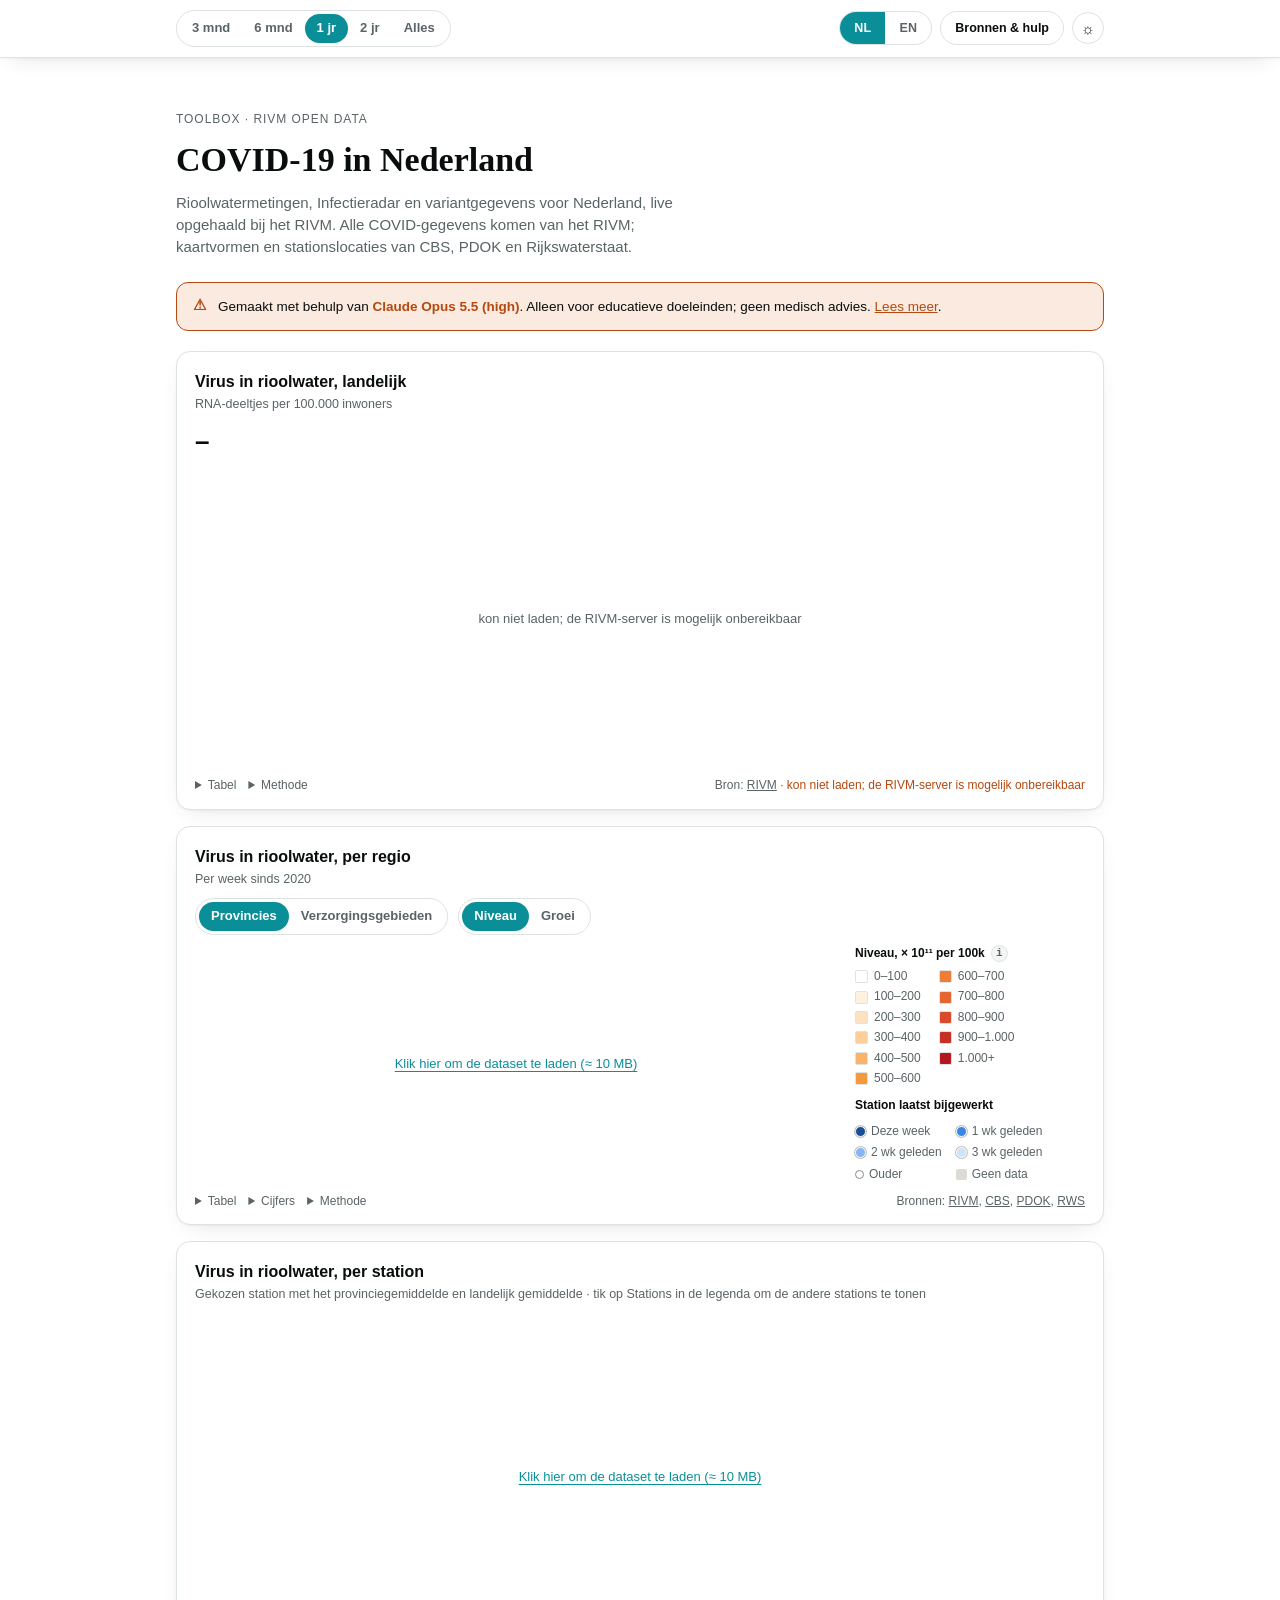
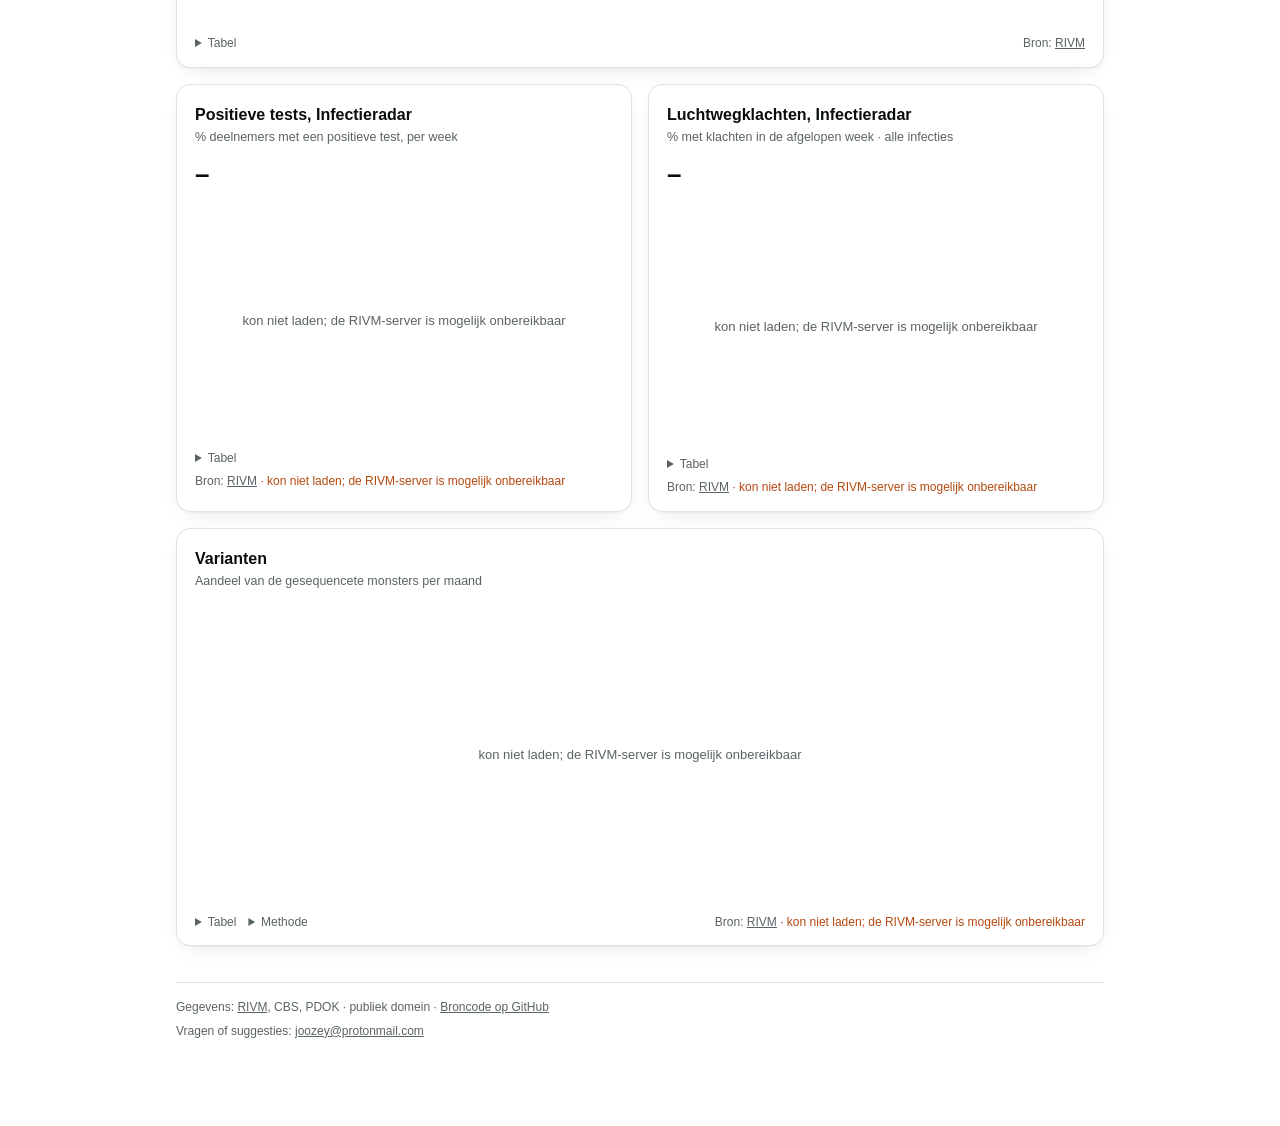
==== commit c0c65a0b: "covid-nl: one Stations toggle in the legend instead of a switch per station 'Stations (n)' in the le" ====
--- a/tools/covid-nl.html
+++ b/tools/covid-nl.html
@@ -125,17 +125,16 @@
   .legend span{ display:inline-flex; align-items:center; gap:6px; }
   .legend i{ display:inline-block; width:14px; height:2px; border-radius:1px; }
   .legend i.box{ width:10px; height:10px; border-radius:2px; }
-  .legend.others{ gap:6px; align-items:center; margin-bottom:8px; }
-  .legend .lbl{ margin-right:2px; }
+  .legend{ align-items:center; }
   .legend button.chip{
     font:inherit; font-size:12px; color:var(--muted); background:var(--surface);
     border:1px solid var(--line); border-radius:999px; padding:2px 9px 2px 7px;
     display:inline-flex; align-items:center; gap:6px; cursor:pointer;
   }
-  .legend button.chip i{ width:10px; height:10px; border-radius:50%; border:1px solid var(--axis); background:transparent; }
+  .legend button.chip i{ width:14px; height:2px; background:var(--tick); opacity:.35; }
   .legend button.chip:hover{ color:var(--ink); }
   .legend button.chip[aria-pressed="true"]{ color:var(--ink); border-color:var(--axis); }
-  .legend button.chip[aria-pressed="true"] i{ border-color:transparent; }
+  .legend button.chip[aria-pressed="true"] i{ opacity:.8; }
   .legend button.chip:focus-visible{ outline:2px solid var(--accent); outline-offset:1px; }
   .chart{ position:relative; width:100%; height:240px; }
   .chart.tall{ height:300px; }
@@ -370,7 +369,6 @@
         <select id="plantsel" hidden data-i18n-aria="station"></select>
       </div>
       <div class="legend" data-legend></div>
-      <div class="legend others" data-others hidden></div>
       <div class="chart tall" data-chart><div class="empty"><button type="button" class="linkbtn" id="plantload" data-plantload></button></div></div>
       <p class="note" data-clipnote hidden></p>
       <div class="foot"><details class="tbl"><summary data-i18n="table">Table</summary><div class="tblwrap" data-table></div></details>
@@ -500,9 +498,9 @@
       m_sampling_map: "Sinds jul 2025: ~40% van de stations per week",
       m_latest: "Laatste week", m_latest_d: "Kan onvolledig zijn; RIVM past cijfers achteraf aan",
       m_leftout: "Weggelaten", m_leftout_d: "4 Gelderse stations, gesloten in 2020–21 (alleen als stip)",
-      plant_h: "Virus in rioolwater, per station", plant_sub: "Gekozen station met het provinciegemiddelde en landelijk gemiddelde · zet andere stations aan in de legenda",
+      plant_h: "Virus in rioolwater, per station", plant_sub: "Gekozen station met het provinciegemiddelde en landelijk gemiddelde · tik op Stations in de legenda om de andere stations te tonen",
       station: "Rioolwaterstation",
-      province_avg: "Provinciegemiddelde", other_stations: "Andere stations:",
+      province_avg: "Provinciegemiddelde", st_lines: "Stations ({n})",
       clipped: "Pieken boven {v} × 10¹¹ lopen boven de grafiek uit; beweeg erover voor de waarde.",
       zoom_in: "Inzoomen", zoom_out: "Uitzoomen", zoom_reset: "Zoom herstellen",
       zoom_hint: "Gebruik {key} + scrollen om te zoomen",
@@ -574,9 +572,9 @@
       m_sampling_map: "Since Jul 2025: ~40% of stations per week",
       m_latest: "Latest week", m_latest_d: "Can be incomplete; RIVM revises",
       m_leftout: "Left out", m_leftout_d: "4 Gelderland stations closed 2020–21 (dots only)",
-      plant_h: "Virus in sewage, per station", plant_sub: "Selected station with the province and national averages · switch on other stations in the legend",
+      plant_h: "Virus in sewage, per station", plant_sub: "Selected station with the province and national averages · tap Stations in the legend to show the other stations",
       station: "Sewage station",
-      province_avg: "Province average", other_stations: "Other stations:",
+      province_avg: "Province average", st_lines: "Stations ({n})",
       clipped: "Peaks above {v} × 10¹¹ run off the top of the chart; hover for the value.",
       zoom_in: "Zoom in", zoom_out: "Zoom out", zoom_reset: "Reset zoom",
       zoom_hint: "Use {key} + scroll to zoom",
@@ -672,8 +670,8 @@
   const pctFmt = (v) => f1.format(v) + "%";
 
   // ---------- state ----------
-  // the station chart shows station plantCode in province pv, plus the province's stations in extra
-  const state = { months: 12, data: {}, plants: null, plantCode: null, pub: {}, failed: [], pv: null, extra: new Set() };
+  // the station chart shows station plantCode in province pv; showAll adds the province's other stations
+  const state = { months: 12, data: {}, plants: null, plantCode: null, pub: {}, failed: [], pv: null, showAll: false };
   try { const m = localStorage.getItem("covidnl.months"); if (m !== null) state.months = +m; } catch (e) {}
 
   function cutoff(){
@@ -896,8 +894,8 @@
   }
 
   // The selected station (bold, blue) against the province average (orange) and the national average
-  // (dashed); stations switched on in the legend are added as thinner coloured lines. Tapping one of
-  // those lines selects it; moving the pointer only reads off values.
+  // (dashed); with "Stations" switched on in the legend, the province's other stations are added as
+  // faint grey lines. Tapping one of those selects it; moving the pointer only reads off values.
   // lines: [{code, name, pts, color, main}]; opt: {avg, nat, t0, label, order, onPick}
   function stationChart(box, lines, opt){
     box.querySelector("svg")?.remove();
@@ -924,12 +922,12 @@
     el("rect", { x: M.l, y: M.t - 3, width: W - M.l - M.r + 4, height: H - M.t - M.b + 3 }, el("clipPath", { id: clipId }, el("defs", {}, svg)));
     const plot = el("g", { "clip-path": `url(#${clipId})` }, svg);
     const faint = css("--tick"), gap = 35 * DAY;
+    for (const l of lines) {
+      if (l.main || !l.pts.length) continue;
+      el("path", { d: linePath(l.pts, x, y, gap), fill: "none", stroke: faint, "stroke-opacity": 0.45, "stroke-width": 1, "stroke-linejoin": "round" }, plot);
+    }
     if (opt.nat.length) el("path", { d: linePath(opt.nat, x, y, 9 * DAY), fill: "none", stroke: faint, "stroke-width": 1.5, "stroke-dasharray": "5 4" }, plot);
     if (opt.avg.length) el("path", { d: linePath(opt.avg, x, y, 15 * DAY), fill: "none", stroke: css("--s2"), "stroke-width": 2.5, "stroke-linejoin": "round", "stroke-linecap": "round" }, plot);
-    for (const l of lines) {
-      if (l.main || !l.pts.length) continue;
-      el("path", { d: linePath(l.pts, x, y, gap), fill: "none", stroke: l.color, "stroke-width": 1.5, "stroke-linejoin": "round", "stroke-linecap": "round" }, plot);
-    }
     const main = lines.find(l => l.main);
     if (main && main.pts.length) {
       el("path", { d: linePath(main.pts, x, y, gap), fill: "none", stroke: main.color, "stroke-width": 2.4, "stroke-linejoin": "round", "stroke-linecap": "round" }, plot);
@@ -953,7 +951,7 @@
       const v = b.t === a.t ? a.v : a.v + (b.v - a.v) * (tt - a.t) / (b.t - a.t);
       return Math.max(M.t, y(v));
     }
-    // the switched-on station whose line passes under the pointer, within tol pixels
+    // the grey station line that passes under the pointer, within tol pixels
     function lineAt(px, py, tol){
       const tt = tAt(px);
       let best = null, bd = tol;
@@ -970,11 +968,6 @@
       else dot.setAttribute("visibility", "hidden");
       const rows = [];
       if (main) rows.push({ color: main.color, value: q ? sewageFmt(q.v) : "–", name: main.name });
-      for (const l of lines) {
-        if (l.main) continue;
-        const e = near(l.pts, at, 10 * DAY);
-        rows.push({ color: l.color, value: e ? sewageFmt(e.v) : "–", name: l.name });
-      }
       rows.push({ color: css("--s2"), value: a ? sewageFmt(a.v) : "–", name: t("province_avg") });
       rows.push({ color: faint, value: n ? sewageFmt(n.v) : "–", name: t("national_avg") });
       tipRows(tip, fmtDate(at), rows);
@@ -1152,7 +1145,6 @@
     for (const code of stationsIn(pv)) { const e = GEO.plants[code].find(([i]) => i === pv); if (e && e[1] > most) { most = e[1]; best = code; } }
     return best;
   }
-  const EXTRA_SLOTS = ["--s3", "--s4", "--s5", "--s6", "--s7", "--s8"];
   function drawPlant(){
     const card = document.getElementById("c-plant");
     if (!state.plants || !mapState.built || state.pv == null || !state.plantCode) return;
@@ -1161,20 +1153,24 @@
     const c = cutoff(), pv = state.pv, P = GEO.provinces[pv], codes = stationsIn(pv);
     const mk = (code) => { const p = state.plants.get(code); return { code, name: p.name, pts: p.pts.filter(q => q.t >= c) }; };
     const main = { ...mk(state.plantCode), color: css("--s1"), main: true };
-    // a switched-on station keeps its colour by its place in the province's list
-    const others = codes.filter(code => code !== state.plantCode);
-    const colorOf = (code) => css(EXTRA_SLOTS[others.indexOf(code) % EXTRA_SLOTS.length]);
-    const extras = others.filter(code => state.extra.has(code)).map(code => ({ ...mk(code), color: colorOf(code) }));
+    const others = codes.filter(code => code !== state.plantCode).map(mk).filter(l => l.pts.length);
     // weekly province level as on the map, plotted mid-week
     const avg = mapState.weeks.map((w, wi) => ({ t: w + 3 * DAY, v: mapState.level[pv][wi] })).filter(q => q.v != null && q.t >= c);
     const nat = (state.data.sewage || []).filter(q => q.t >= c);
-    renderLegend(card.querySelector("[data-legend]"), [
+    const legend = card.querySelector("[data-legend]");
+    renderLegend(legend, [
       { name: main.name, color: main.color },
       { name: t("province_avg") + " " + P.name, color: css("--s2") },
       { name: t("national_avg"), color: css("--tick"), dash: true },
     ]);
-    renderOthers(card.querySelector("[data-others]"), others, colorOf);
-    const res = stationChart(card.querySelector("[data-chart]"), [main, ...extras], {
+    // the legend's Stations entry shows or hides the province's other stations
+    if (others.length) {
+      const b = document.createElement("button");
+      b.type = "button"; b.className = "chip"; b.dataset.toggle = "all"; b.setAttribute("aria-pressed", String(state.showAll));
+      b.append(document.createElement("i"), document.createTextNode(tf("st_lines", { n: others.length })));
+      legend.appendChild(b);
+    }
+    const res = stationChart(card.querySelector("[data-chart]"), [main, ...(state.showAll ? others : [])], {
       avg, nat, t0: c, label: tf("aria_plant", { name: main.name }), order: codes,
       onPick: (code, refocus) => {
         chooseStation(code);
@@ -1190,21 +1186,6 @@
       .sort((a, b) => (b.g ?? -Infinity) - (a.g ?? -Infinity));
     renderTable(card.querySelector("[data-table]"), [t("col_station"), t("col_growth"), t("col_level"), t("col_last")],
       rows.map(r => [r.name, r.g == null ? "–" : pctFmtSigned(r.g), sewageFmt(r.q.v), fmtDate(r.q.t)]));
-  }
-  // the province's other stations as switches in the legend, all off at first
-  function renderOthers(node, others, colorOf){
-    node.replaceChildren();
-    node.hidden = !others.length;
-    if (!others.length) return;
-    node.appendChild(Object.assign(document.createElement("span"), { className: "lbl", textContent: t("other_stations") }));
-    for (const code of others) {
-      const on = state.extra.has(code);
-      const b = document.createElement("button");
-      b.type = "button"; b.className = "chip"; b.dataset.code = code; b.setAttribute("aria-pressed", String(on));
-      const i = document.createElement("i"); if (on) i.style.background = colorOf(code);
-      b.append(i, document.createTextNode(state.plants.get(code).name));
-      node.appendChild(b);
-    }
   }
   function drawAll(){ drawSewage(); drawPos(); drawAri(); drawVariants(); drawPlant(); }
 
@@ -1716,7 +1697,6 @@
     try { localStorage.setItem("covidnl.plant", code); } catch (e) {}
   }
   function setProvince(i){
-    if (state.pv !== i) state.extra.clear();
     state.pv = i;
     document.getElementById("provsel").value = String(i);
     try { localStorage.setItem("covidnl.province", GEO.provinces[i].code); } catch (e) {}
@@ -1726,7 +1706,6 @@
   function chooseStation(code){
     if (!state.plants?.has(code) || !mapState.provinceOf?.has(code)) return;
     setProvince(mapState.provinceOf.get(code));
-    state.extra.delete(code);
     setStation(code);
     drawPlant(); drawMap();
   }
@@ -1848,14 +1827,12 @@
     if (state.pv != null) sel.value = String(state.pv);
   }
   document.getElementById("provsel").addEventListener("change", (e) => chooseProvince(+e.target.value));
-  // switching other stations on and off from the legend
-  document.querySelector("#c-plant [data-others]").addEventListener("click", (e) => {
-    const b = e.target.closest("button[data-code]");
-    if (!b) return;
-    const code = b.dataset.code;
-    if (state.extra.has(code)) state.extra.delete(code); else state.extra.add(code);
+  // the legend's Stations entry shows or hides the province's other stations
+  document.querySelector("#c-plant [data-legend]").addEventListener("click", (e) => {
+    if (!e.target.closest("button[data-toggle]")) return;
+    state.showAll = !state.showAll;
     drawPlant();
-    document.querySelector(`#c-plant [data-others] button[data-code="${CSS.escape(code)}"]`)?.focus();
+    document.querySelector("#c-plant [data-legend] button[data-toggle]")?.focus();
   });
 
   // ---------- controls ----------
